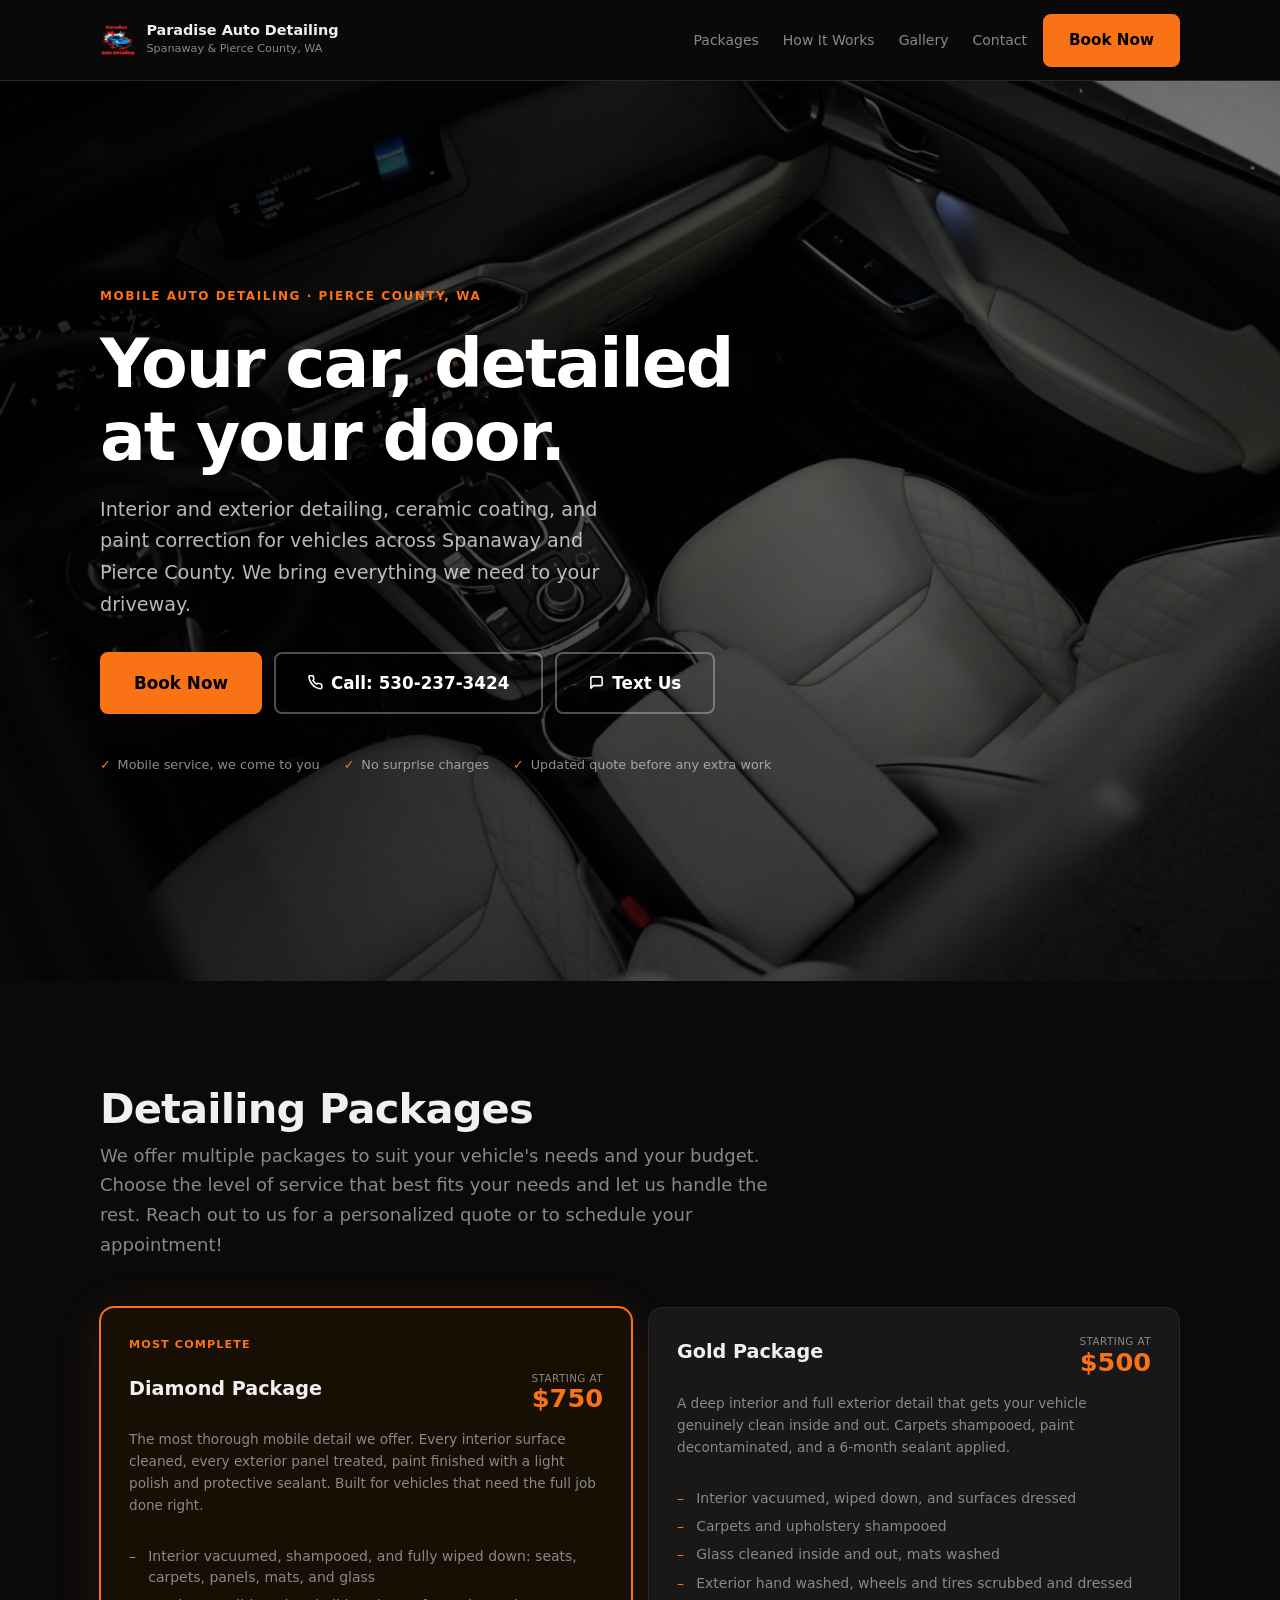
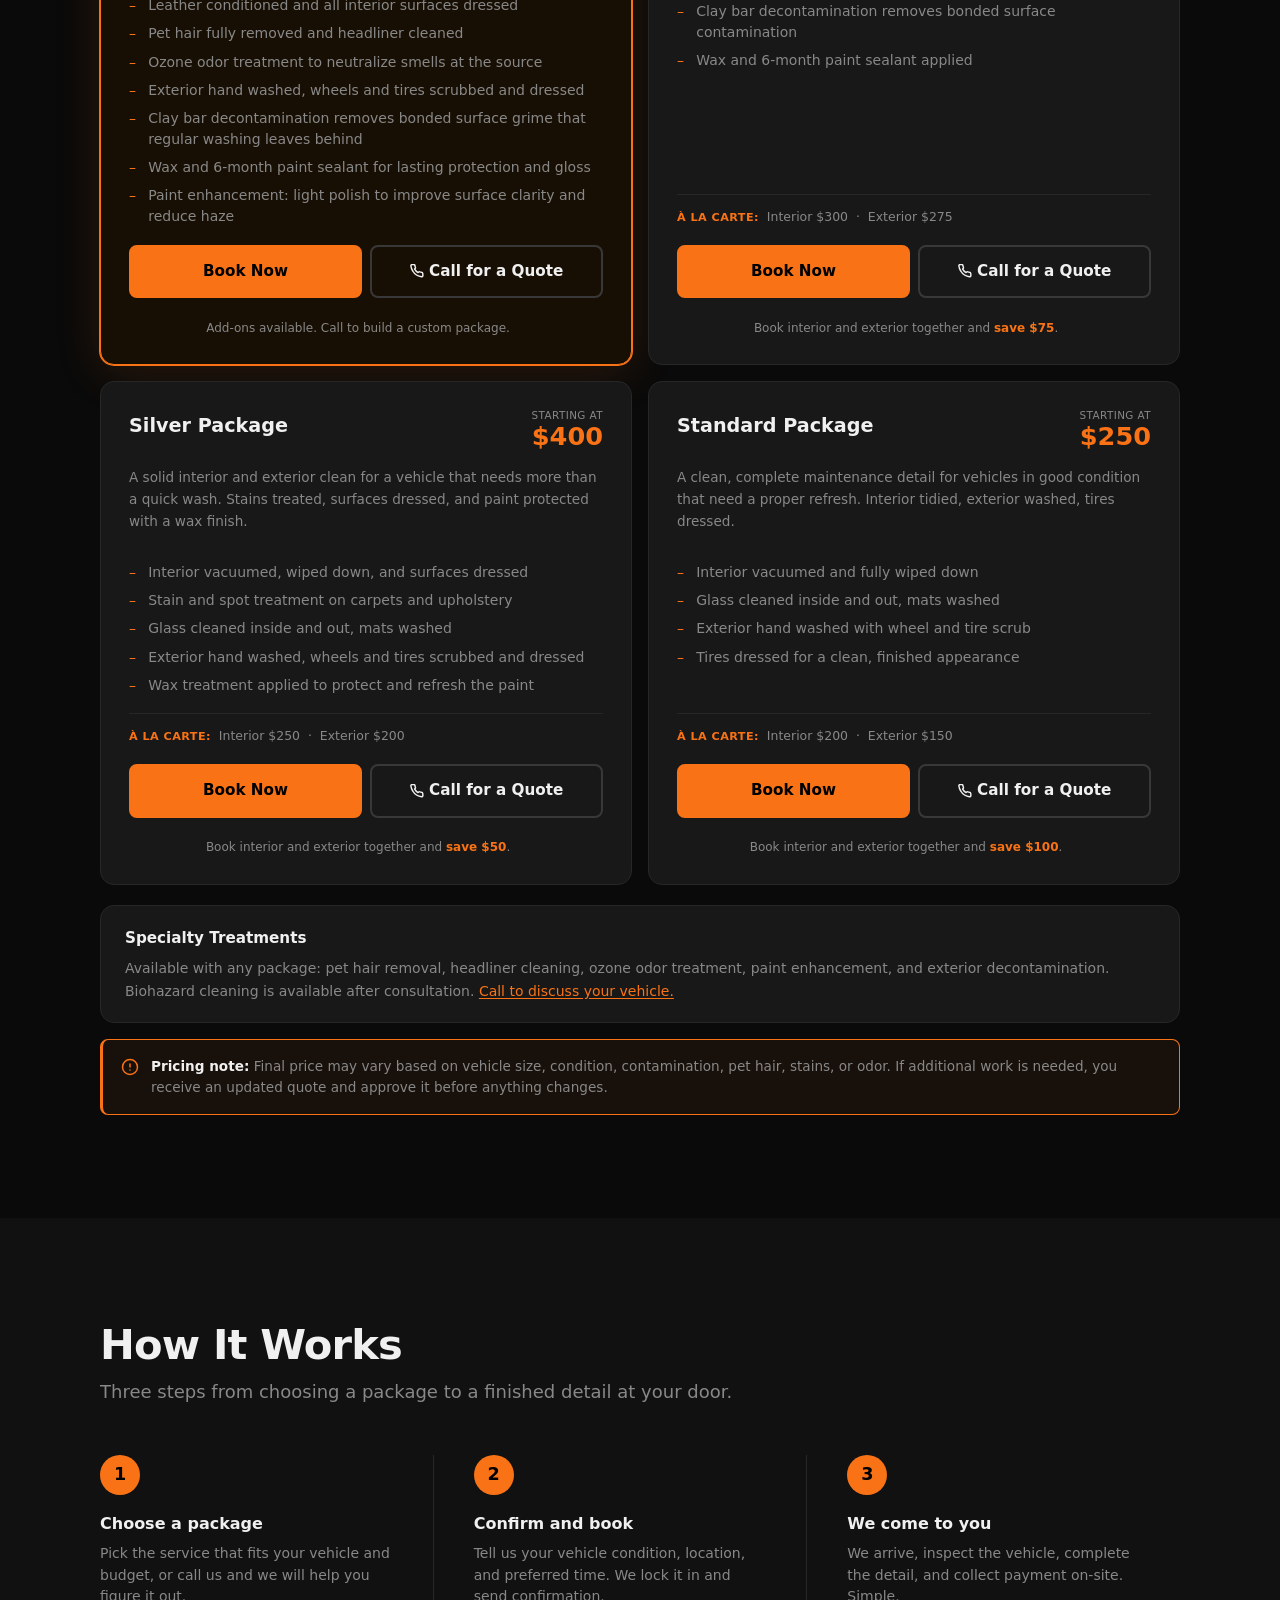
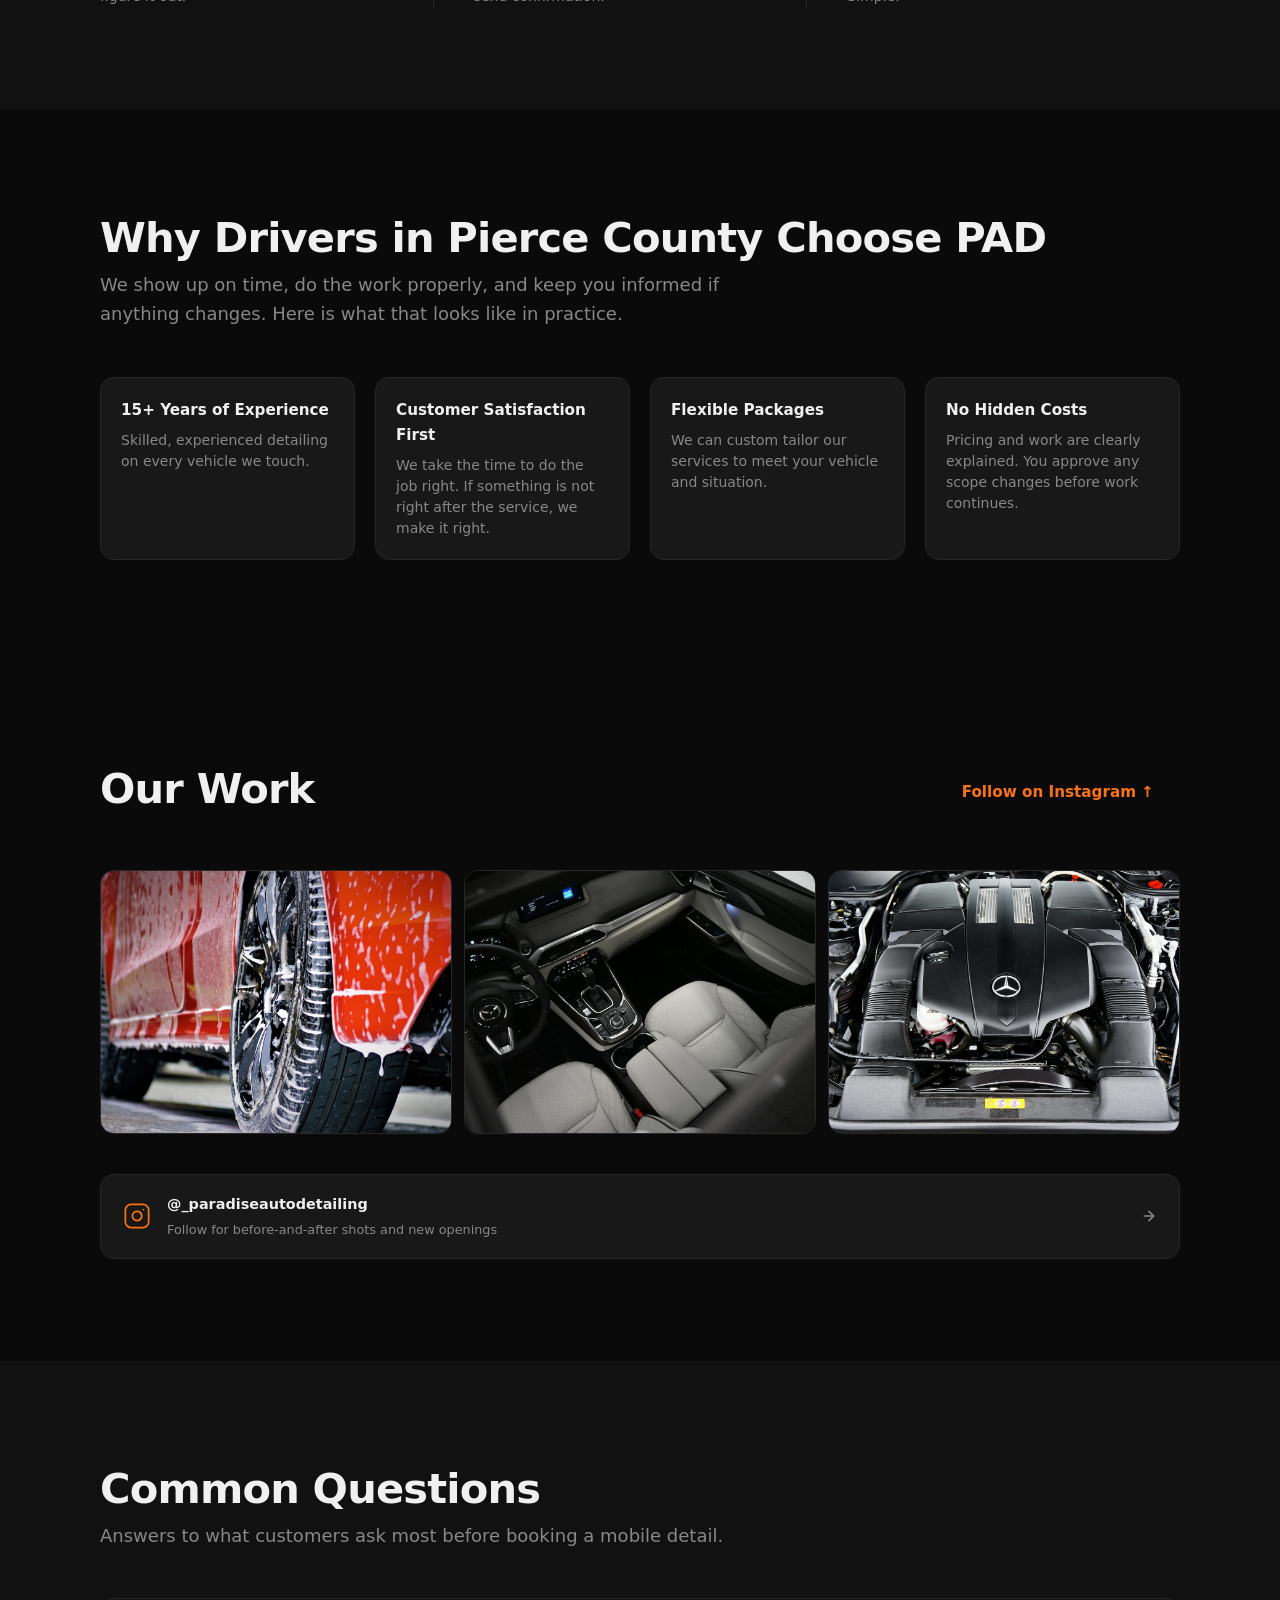
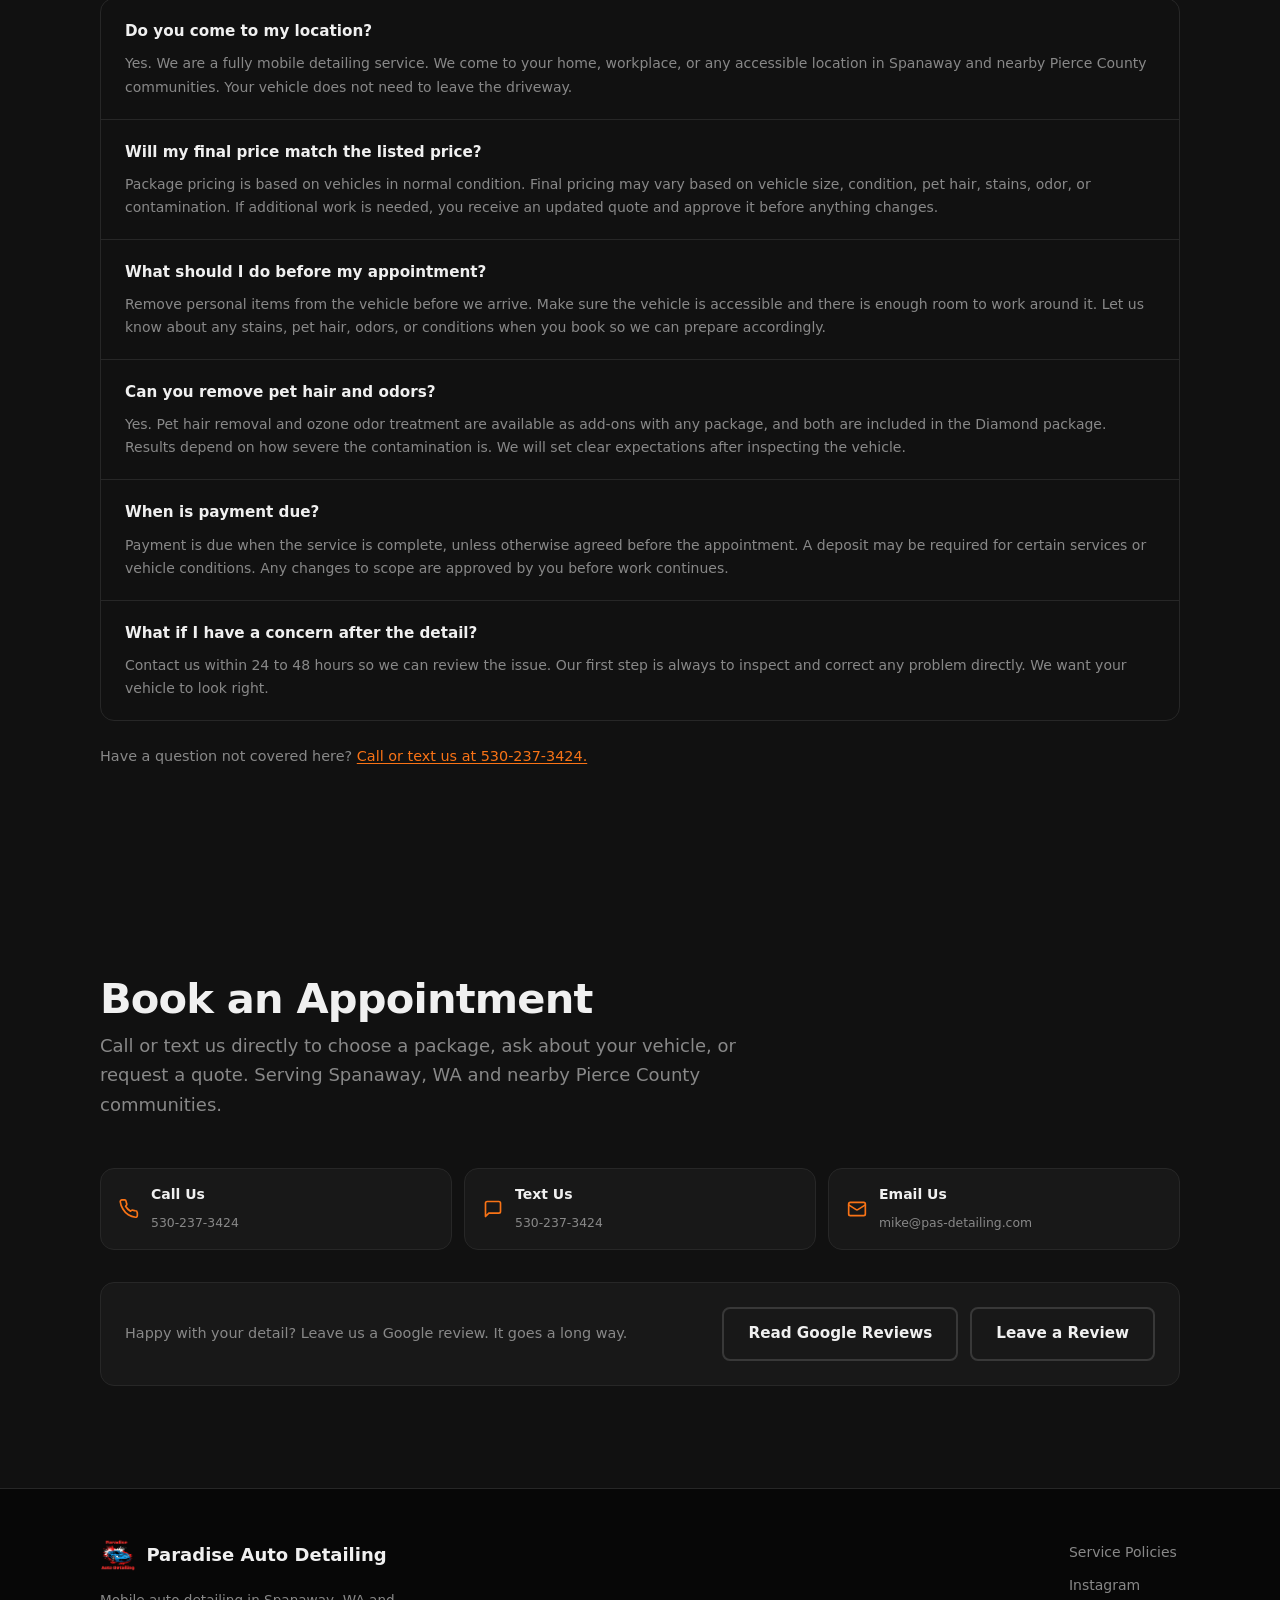
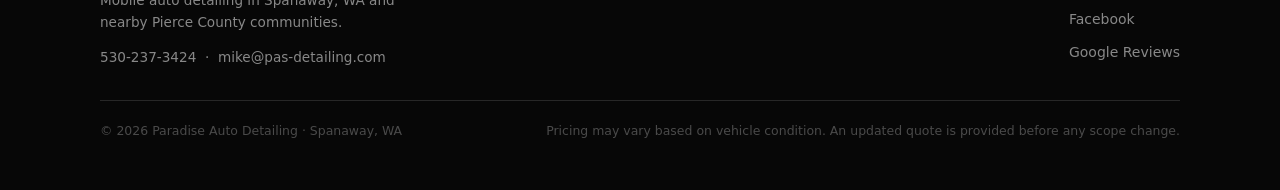
==== index.html @ f1c6fc3c "Initial Commit" ====
<!DOCTYPE html>
<html lang="en">
<head>
  <meta charset="UTF-8">
  <meta name="viewport" content="width=device-width, initial-scale=1.0">
  <meta name="referrer" content="strict-origin-when-cross-origin">
  <title>Paradise Auto Detailing | Auto Detail &amp; Ceramic Coating | Pierce County, WA</title>
  <meta name="description" content="Professional mobile auto detailing in Spanaway, WA and Pierce County. Interior detail, exterior detail, ceramic coating, and paint correction. We come to you. Call 530-237-3424.">
  <meta name="theme-color" content="#0a0a0a">
  <meta property="og:title" content="Paradise Auto Detailing | Auto Detail &amp; Ceramic Coating | Pierce County, WA">
  <meta property="og:description" content="Mobile auto detailing, interior detail, exterior detail, ceramic coating, and paint correction in Spanaway and Pierce County, WA.">
  <meta property="og:type" content="website">
  <meta property="og:url" content="https://pas-detailing.com/">
  <meta property="og:image" content="https://pas-detailing.com/assets/img/live/hero-source.jpg">
  <meta name="twitter:card" content="summary_large_image">
  <link rel="canonical" href="https://pas-detailing.com/">
  <link rel="icon" href="assets/icons/favicon.png" type="image/png">
  <link rel="preload" href="assets/css/styles.css" as="style">
  <link rel="preload" href="assets/img/live/hero-source.jpg" as="image">
  <link rel="stylesheet" href="assets/css/styles.css">
  <script type="application/ld+json">
  {
    "@context": "https://schema.org",
    "@graph": [
      {
        "@type": "AutomotiveBusiness",
        "@id": "https://pas-detailing.com/#business",
        "name": "Paradise Auto Detailing",
        "url": "https://pas-detailing.com/",
        "telephone": "+1-530-237-3424",
        "email": "mike@pas-detailing.com",
        "image": "https://pas-detailing.com/assets/img/live/hero-source.jpg",
        "description": "We specialize in interior and exterior auto detailing, ceramic coating, and paint correction. Professional mobile auto detailing in Spanaway, WA and nearby Pierce County communities.",
        "priceRange": "$150-$750",
        "currenciesAccepted": "USD",
        "address": {
          "@type": "PostalAddress",
          "addressLocality": "Spanaway",
          "addressRegion": "WA",
          "addressCountry": "US"
        },
        "geo": {
          "@type": "GeoCoordinates",
          "latitude": 47.1037,
          "longitude": -122.4315
        },
        "areaServed": [
          { "@type": "City", "name": "Spanaway, WA" },
          { "@type": "AdministrativeArea", "name": "Pierce County, WA" }
        ],
        "sameAs": [
          "https://www.instagram.com/_paradiseautodetailing/",
          "https://www.facebook.com/profile.php?id=61573861383894"
        ],
        "hasOfferCatalog": {
          "@type": "OfferCatalog",
          "name": "Auto Detailing Services",
          "itemListElement": [
            {
              "@type": "Offer",
              "itemOffered": {
                "@type": "Service",
                "name": "Diamond Package",
                "description": "Full interior deep clean, exterior hand wash, clay bar, decontamination, wax and 6-month sealant, pet hair removal, headliner cleaning, ozone odor treatment, and paint enhancement."
              },
              "price": "750",
              "priceCurrency": "USD"
            },
            {
              "@type": "Offer",
              "itemOffered": {
                "@type": "Service",
                "name": "Gold Package",
                "description": "Interior and exterior full detail including carpet shampoo, leather care, clay bar, decontamination, wax, and 6-month paint sealant."
              },
              "price": "500",
              "priceCurrency": "USD"
            },
            {
              "@type": "Offer",
              "itemOffered": {
                "@type": "Service",
                "name": "Silver Package",
                "description": "Interior and exterior detail including vacuum, wipe-down, stain reduction, hand wash, wheels and tires, and wax."
              },
              "price": "400",
              "priceCurrency": "USD"
            },
            {
              "@type": "Offer",
              "itemOffered": {
                "@type": "Service",
                "name": "Standard Package",
                "description": "Lighter-condition vehicle detail with interior vacuum, wipe-down, exterior hand wash, wheels and tires, and tire dressing."
              },
              "price": "250",
              "priceCurrency": "USD"
            }
          ]
        }
      },
      {
        "@type": "FAQPage",
        "mainEntity": [
          {
            "@type": "Question",
            "name": "Do you come to my location?",
            "acceptedAnswer": {
              "@type": "Answer",
              "text": "Yes. Paradise Auto Detailing is a fully mobile service. We come to your home, workplace, or any accessible location in Spanaway and nearby Pierce County communities."
            }
          },
          {
            "@type": "Question",
            "name": "Will my final price match the listed price?",
            "acceptedAnswer": {
              "@type": "Answer",
              "text": "Package pricing is based on vehicles in normal condition. Final pricing may vary based on vehicle size, condition, pet hair, stains, odor, or contamination. If additional work is needed, you will receive an updated quote before anything changes."
            }
          },
          {
            "@type": "Question",
            "name": "What should I do to prepare before my appointment?",
            "acceptedAnswer": {
              "@type": "Answer",
              "text": "Remove personal items from the vehicle before we arrive. Make sure the vehicle is accessible and there is enough room to work. Let us know about any stains, pet hair, odors, or conditions when you book."
            }
          },
          {
            "@type": "Question",
            "name": "Can you remove pet hair and odors?",
            "acceptedAnswer": {
              "@type": "Answer",
              "text": "Yes. Pet hair removal and ozone odor treatment are available as add-ons with any package, and are both included in the Diamond package. Results depend on severity. We will let you know what to expect after inspecting the vehicle."
            }
          },
          {
            "@type": "Question",
            "name": "When is payment due?",
            "acceptedAnswer": {
              "@type": "Answer",
              "text": "Payment is due when the service is complete, unless otherwise agreed before the appointment. A deposit may be required for certain services or vehicle conditions. Any scope changes are approved by you before work continues."
            }
          },
          {
            "@type": "Question",
            "name": "What if I have a concern after the detail?",
            "acceptedAnswer": {
              "@type": "Answer",
              "text": "Contact us within 24 to 48 hours so we can review the issue. Our first step is to inspect the vehicle and correct any problem directly."
            }
          }
        ]
      }
    ]
  }
  </script>
</head>
<body>

<a class="skip" href="#main">Skip to main content</a>

<header class="header" id="top">
  <div class="wrap header__inner">
    <a class="logo" href="#top" aria-label="Paradise Auto Detailing, back to top">
      <img src="assets/img/live/logo-source.png" alt="" width="40" height="40" aria-hidden="true">
      <div class="logo__text">
        <strong>Paradise Auto Detailing</strong>
        <span>Spanaway &amp; Pierce County, WA</span>
      </div>
    </a>
    <nav class="nav" aria-label="Page sections">
      <a href="#packages">Packages</a>
      <a href="#process">How It Works</a>
      <a href="#gallery">Gallery</a>
      <a href="#contact">Contact</a>
    </nav>
    <a class="btn btn--orange header__cta" href="YOUR_SQUARE_BOOKING_URL" target="_blank" rel="noopener noreferrer">Book Now</a>
    <button class="hamburger" type="button" aria-label="Open menu" aria-expanded="false" aria-controls="mobile-menu">
      <span></span><span></span><span></span>
    </button>
  </div>
  <div class="mobile-menu" id="mobile-menu" hidden>
    <a href="#packages">Packages &amp; Pricing</a>
    <a href="#process">How It Works</a>
    <a href="#gallery">Gallery</a>
    <a href="#contact">Book an Appointment</a>
  </div>
</header>

<main id="main">

<section class="hero" id="home">
  <div class="hero__bg">
    <img src="assets/img/live/hero-source.jpg" alt="A clean vehicle interior showing professional auto detailing results." fetchpriority="high" width="1280" height="851">
  </div>
  <div class="hero__overlay" aria-hidden="true"></div>
  <div class="wrap hero__content">
    <p class="eyebrow">Mobile Auto Detailing &middot; Pierce County, WA</p>
    <h1>Your car, detailed<br>at your door.</h1>
    <p class="hero__sub">Interior and exterior detailing, ceramic coating, and paint correction for vehicles across Spanaway and Pierce County. We bring everything we need to your driveway.</p>
    <div class="btn-row">
      <a class="btn btn--orange btn--lg" href="YOUR_SQUARE_BOOKING_URL" target="_blank" rel="noopener noreferrer">Book Now</a>
      <a class="btn btn--outline btn--lg" href="tel:+15302373424">
        <svg class="btn__icon" width="15" height="15" viewBox="0 0 24 24" fill="none" stroke="currentColor" stroke-width="2.5" stroke-linecap="round" stroke-linejoin="round" aria-hidden="true"><path d="M22 16.92v3a2 2 0 0 1-2.18 2 19.79 19.79 0 0 1-8.63-3.07A19.5 19.5 0 0 1 4.69 12 19.79 19.79 0 0 1 1.56 3.36 2 2 0 0 1 3.53 1h3a2 2 0 0 1 2 1.72c.127.96.361 1.903.7 2.81a2 2 0 0 1-.45 2.11L7.91 8.7a16 16 0 0 0 6 6l.86-.86a2 2 0 0 1 2.11-.45c.907.339 1.85.573 2.81.7A2 2 0 0 1 21.73 16z"/></svg>
        Call: 530-237-3424
      </a>
      <a class="btn btn--outline btn--lg" href="sms:+15302373424?body=Hi%20Paradise%20Auto%20Detailing%2C%20I%27d%20like%20a%20quote%20for%20my%20vehicle.">
        <svg class="btn__icon" width="15" height="15" viewBox="0 0 24 24" fill="none" stroke="currentColor" stroke-width="2.5" stroke-linecap="round" stroke-linejoin="round" aria-hidden="true"><path d="M21 15a2 2 0 0 1-2 2H7l-4 4V5a2 2 0 0 1 2-2h14a2 2 0 0 1 2 2z"/></svg>
        Text Us
      </a>
    </div>
    <ul class="hero__trust">
      <li>Mobile service, we come to you</li>
      <li>No surprise charges</li>
      <li>Updated quote before any extra work</li>
    </ul>
  </div>
</section>

<section class="section" id="packages">
  <div class="wrap">
    <header class="section__head">
      <h2>Detailing Packages</h2>
      <p>We offer multiple packages to suit your vehicle's needs and your budget. Choose the level of service that best fits your needs and let us handle the rest. Reach out to us for a personalized quote or to schedule your appointment!</p>
    </header>
    <div class="packages">

      <article class="package package--featured">
        <p class="package__badge">Most Complete</p>
        <div class="package__top">
          <h3>Diamond Package</h3>
          <span class="package__price"><span class="package__price-label">Starting at</span>$750</span>
        </div>
        <p class="package__desc">The most thorough mobile detail we offer. Every interior surface cleaned, every exterior panel treated, paint finished with a light polish and protective sealant. Built for vehicles that need the full job done right.</p>
        <ul>
          <li>Interior vacuumed, shampooed, and fully wiped down: seats, carpets, panels, mats, and glass</li>
          <li>Leather conditioned and all interior surfaces dressed</li>
          <li>Pet hair fully removed and headliner cleaned</li>
          <li>Ozone odor treatment to neutralize smells at the source</li>
          <li>Exterior hand washed, wheels and tires scrubbed and dressed</li>
          <li>Clay bar decontamination removes bonded surface grime that regular washing leaves behind</li>
          <li>Wax and 6-month paint sealant for lasting protection and gloss</li>
          <li>Paint enhancement: light polish to improve surface clarity and reduce haze</li>
        </ul>
        <div class="package__cta-row">
          <a class="btn btn--orange" href="YOUR_SQUARE_BOOKING_URL" target="_blank" rel="noopener noreferrer">Book Now</a>
          <a class="btn btn--outline" href="tel:+15302373424"><svg class="btn__icon" width="14" height="14" viewBox="0 0 24 24" fill="none" stroke="currentColor" stroke-width="2.5" stroke-linecap="round" stroke-linejoin="round" aria-hidden="true"><path d="M22 16.92v3a2 2 0 0 1-2.18 2 19.79 19.79 0 0 1-8.63-3.07A19.5 19.5 0 0 1 4.69 12 19.79 19.79 0 0 1 1.56 3.36 2 2 0 0 1 3.53 1h3a2 2 0 0 1 2 1.72c.127.96.361 1.903.7 2.81a2 2 0 0 1-.45 2.11L7.91 8.7a16 16 0 0 0 6 6l.86-.86a2 2 0 0 1 2.11-.45c.907.339 1.85.573 2.81.7A2 2 0 0 1 21.73 16z"/></svg> Call for a Quote</a>
        </div>
        <p class="package__caption">Add-ons available. Call to build a custom package.</p>
      </article>

      <article class="package">
        <div class="package__top">
          <h3>Gold Package</h3>
          <span class="package__price"><span class="package__price-label">Starting at</span>$500</span>
        </div>
        <p class="package__desc">A deep interior and full exterior detail that gets your vehicle genuinely clean inside and out. Carpets shampooed, paint decontaminated, and a 6-month sealant applied.</p>
        <ul>
          <li>Interior vacuumed, wiped down, and surfaces dressed</li>
          <li>Carpets and upholstery shampooed</li>
          <li>Glass cleaned inside and out, mats washed</li>
          <li>Exterior hand washed, wheels and tires scrubbed and dressed</li>
          <li>Clay bar decontamination removes bonded surface contamination</li>
          <li>Wax and 6-month paint sealant applied</li>
        </ul>
        <p class="package__split"><span class="package__split-label">À la carte:</span> Interior $300 &nbsp;&middot;&nbsp; Exterior $275</p>
        <div class="package__cta-row">
          <a class="btn btn--orange" href="YOUR_SQUARE_BOOKING_URL" target="_blank" rel="noopener noreferrer">Book Now</a>
          <a class="btn btn--outline" href="tel:+15302373424"><svg class="btn__icon" width="14" height="14" viewBox="0 0 24 24" fill="none" stroke="currentColor" stroke-width="2.5" stroke-linecap="round" stroke-linejoin="round" aria-hidden="true"><path d="M22 16.92v3a2 2 0 0 1-2.18 2 19.79 19.79 0 0 1-8.63-3.07A19.5 19.5 0 0 1 4.69 12 19.79 19.79 0 0 1 1.56 3.36 2 2 0 0 1 3.53 1h3a2 2 0 0 1 2 1.72c.127.96.361 1.903.7 2.81a2 2 0 0 1-.45 2.11L7.91 8.7a16 16 0 0 0 6 6l.86-.86a2 2 0 0 1 2.11-.45c.907.339 1.85.573 2.81.7A2 2 0 0 1 21.73 16z"/></svg> Call for a Quote</a>
        </div>
        <p class="package__caption">Book interior and exterior together and <span class="package__caption-savings">save $75</span>.</p>
      </article>

      <article class="package">
        <div class="package__top">
          <h3>Silver Package</h3>
          <span class="package__price"><span class="package__price-label">Starting at</span>$400</span>
        </div>
        <p class="package__desc">A solid interior and exterior clean for a vehicle that needs more than a quick wash. Stains treated, surfaces dressed, and paint protected with a wax finish.</p>
        <ul>
          <li>Interior vacuumed, wiped down, and surfaces dressed</li>
          <li>Stain and spot treatment on carpets and upholstery</li>
          <li>Glass cleaned inside and out, mats washed</li>
          <li>Exterior hand washed, wheels and tires scrubbed and dressed</li>
          <li>Wax treatment applied to protect and refresh the paint</li>
        </ul>
        <p class="package__split"><span class="package__split-label">À la carte:</span> Interior $250 &nbsp;&middot;&nbsp; Exterior $200</p>
        <div class="package__cta-row">
          <a class="btn btn--orange" href="YOUR_SQUARE_BOOKING_URL" target="_blank" rel="noopener noreferrer">Book Now</a>
          <a class="btn btn--outline" href="tel:+15302373424"><svg class="btn__icon" width="14" height="14" viewBox="0 0 24 24" fill="none" stroke="currentColor" stroke-width="2.5" stroke-linecap="round" stroke-linejoin="round" aria-hidden="true"><path d="M22 16.92v3a2 2 0 0 1-2.18 2 19.79 19.79 0 0 1-8.63-3.07A19.5 19.5 0 0 1 4.69 12 19.79 19.79 0 0 1 1.56 3.36 2 2 0 0 1 3.53 1h3a2 2 0 0 1 2 1.72c.127.96.361 1.903.7 2.81a2 2 0 0 1-.45 2.11L7.91 8.7a16 16 0 0 0 6 6l.86-.86a2 2 0 0 1 2.11-.45c.907.339 1.85.573 2.81.7A2 2 0 0 1 21.73 16z"/></svg> Call for a Quote</a>
        </div>
        <p class="package__caption">Book interior and exterior together and <span class="package__caption-savings">save $50</span>.</p>
      </article>

      <article class="package">
        <div class="package__top">
          <h3>Standard Package</h3>
          <span class="package__price"><span class="package__price-label">Starting at</span>$250</span>
        </div>
        <p class="package__desc">A clean, complete maintenance detail for vehicles in good condition that need a proper refresh. Interior tidied, exterior washed, tires dressed.</p>
        <ul>
          <li>Interior vacuumed and fully wiped down</li>
          <li>Glass cleaned inside and out, mats washed</li>
          <li>Exterior hand washed with wheel and tire scrub</li>
          <li>Tires dressed for a clean, finished appearance</li>
        </ul>
        <p class="package__split"><span class="package__split-label">À la carte:</span> Interior $200 &nbsp;&middot;&nbsp; Exterior $150</p>
        <div class="package__cta-row">
          <a class="btn btn--orange" href="YOUR_SQUARE_BOOKING_URL" target="_blank" rel="noopener noreferrer">Book Now</a>
          <a class="btn btn--outline" href="tel:+15302373424"><svg class="btn__icon" width="14" height="14" viewBox="0 0 24 24" fill="none" stroke="currentColor" stroke-width="2.5" stroke-linecap="round" stroke-linejoin="round" aria-hidden="true"><path d="M22 16.92v3a2 2 0 0 1-2.18 2 19.79 19.79 0 0 1-8.63-3.07A19.5 19.5 0 0 1 4.69 12 19.79 19.79 0 0 1 1.56 3.36 2 2 0 0 1 3.53 1h3a2 2 0 0 1 2 1.72c.127.96.361 1.903.7 2.81a2 2 0 0 1-.45 2.11L7.91 8.7a16 16 0 0 0 6 6l.86-.86a2 2 0 0 1 2.11-.45c.907.339 1.85.573 2.81.7A2 2 0 0 1 21.73 16z"/></svg> Call for a Quote</a>
        </div>
        <p class="package__caption">Book interior and exterior together and <span class="package__caption-savings">save $100</span>.</p>
      </article>

    </div>

    <div class="extras">
      <h3>Specialty Treatments</h3>
      <p>Available with any package: pet hair removal, headliner cleaning, ozone odor treatment, paint enhancement, and exterior decontamination. Biohazard cleaning is available after consultation. <a href="tel:+15302373424">Call to discuss your vehicle.</a></p>
    </div>

    <div class="pricing-note">
      <svg class="pricing-note__icon" width="18" height="18" viewBox="0 0 24 24" fill="none" stroke="currentColor" stroke-width="2" stroke-linecap="round" stroke-linejoin="round" aria-hidden="true"><circle cx="12" cy="12" r="10"/><line x1="12" y1="8" x2="12" y2="12"/><line x1="12" y1="16" x2="12.01" y2="16"/></svg>
      <p><strong>Pricing note:</strong> Final price may vary based on vehicle size, condition, contamination, pet hair, stains, or odor. If additional work is needed, you receive an updated quote and approve it before anything changes.</p>
    </div>
  </div>
</section>

<section class="section section--raised" id="process">
  <div class="wrap">
    <header class="section__head">
      <h2>How It Works</h2>
      <p>Three steps from choosing a package to a finished detail at your door.</p>
    </header>
    <ol class="steps">
      <li class="step">
        <span class="step__num" aria-hidden="true">1</span>
        <div>
          <strong>Choose a package</strong>
          <p>Pick the service that fits your vehicle and budget, or call us and we will help you figure it out.</p>
        </div>
      </li>
      <li class="step">
        <span class="step__num" aria-hidden="true">2</span>
        <div>
          <strong>Confirm and book</strong>
          <p>Tell us your vehicle condition, location, and preferred time. We lock it in and send confirmation.</p>
        </div>
      </li>
      <li class="step">
        <span class="step__num" aria-hidden="true">3</span>
        <div>
          <strong>We come to you</strong>
          <p>We arrive, inspect the vehicle, complete the detail, and collect payment on-site. Simple.</p>
        </div>
      </li>
    </ol>
  </div>
</section>

<section class="section" id="why-pad">
  <div class="wrap">
    <header class="section__head">
      <h2>Why Drivers in Pierce County Choose PAD</h2>
      <p>We show up on time, do the work properly, and keep you informed if anything changes. Here is what that looks like in practice.</p>
    </header>
    <div class="trust-grid">
      <div class="trust-item">
        <strong>15+ Years of Experience</strong>
        <p>Skilled, experienced detailing on every vehicle we touch.</p>
      </div>
      <div class="trust-item">
        <strong>Customer Satisfaction First</strong>
        <p>We take the time to do the job right. If something is not right after the service, we make it right.</p>
      </div>
      <div class="trust-item">
        <strong>Flexible Packages</strong>
        <p>We can custom tailor our services to meet your vehicle and situation.</p>
      </div>
      <div class="trust-item">
        <strong>No Hidden Costs</strong>
        <p>Pricing and work are clearly explained. You approve any scope changes before work continues.</p>
      </div>
    </div>
  </div>
</section>

<section class="section" id="gallery">
  <div class="wrap">
    <header class="section__head section__head--row">
      <h2>Our Work</h2>
      <a class="btn btn--ghost" href="https://www.instagram.com/_paradiseautodetailing/" target="_blank" rel="noopener noreferrer">Follow on Instagram &uarr;</a>
    </header>
    <div class="gallery">
      <figure class="gallery__item gallery__item--featured">
        <img src="assets/img/live/exterior-source.jpg" alt="Polished wheel and tire close-up after a professional exterior hand wash and tire dressing." loading="lazy" width="1280" height="851">
      </figure>
      <figure class="gallery__item">
        <img src="assets/img/live/hero-source.jpg" alt="Clean vehicle interior after a professional interior detail, spotless seats and dashboard." loading="lazy" width="1280" height="851">
      </figure>
      <figure class="gallery__item">
        <img src="assets/img/live/addon-source.jpg" alt="Engine bay after a professional engine detail, degreased and dressed." loading="lazy" width="1280" height="851">
      </figure>
    </div>
    <div class="gallery__instagram">
      <a class="instagram-follow-card" href="https://www.instagram.com/_paradiseautodetailing/" target="_blank" rel="noopener noreferrer" aria-label="Follow Paradise Auto Detailing on Instagram">
        <svg class="instagram-follow-card__icon" width="28" height="28" viewBox="0 0 24 24" fill="none" stroke="currentColor" stroke-width="1.5" stroke-linecap="round" stroke-linejoin="round" aria-hidden="true"><rect x="2" y="2" width="20" height="20" rx="5" ry="5"/><path d="M16 11.37A4 4 0 1 1 12.63 8 4 4 0 0 1 16 11.37z"/><line x1="17.5" y1="6.5" x2="17.51" y2="6.5"/></svg>
        <div>
          <strong>@_paradiseautodetailing</strong>
          <span>Follow for before-and-after shots and new openings</span>
        </div>
        <svg class="instagram-follow-card__arrow" width="16" height="16" viewBox="0 0 24 24" fill="none" stroke="currentColor" stroke-width="2.5" stroke-linecap="round" stroke-linejoin="round" aria-hidden="true"><path d="M5 12h14M12 5l7 7-7 7"/></svg>
      </a>
    </div>
  </div>
</section>

<section class="section section--raised" id="faq">
  <div class="wrap">
    <header class="section__head">
      <h2>Common Questions</h2>
      <p>Answers to what customers ask most before booking a mobile detail.</p>
    </header>
    <dl class="faq-list">
      <div class="faq-item">
        <dt>Do you come to my location?</dt>
        <dd>Yes. We are a fully mobile detailing service. We come to your home, workplace, or any accessible location in Spanaway and nearby Pierce County communities. Your vehicle does not need to leave the driveway.</dd>
      </div>
      <div class="faq-item">
        <dt>Will my final price match the listed price?</dt>
        <dd>Package pricing is based on vehicles in normal condition. Final pricing may vary based on vehicle size, condition, pet hair, stains, odor, or contamination. If additional work is needed, you receive an updated quote and approve it before anything changes.</dd>
      </div>
      <div class="faq-item">
        <dt>What should I do before my appointment?</dt>
        <dd>Remove personal items from the vehicle before we arrive. Make sure the vehicle is accessible and there is enough room to work around it. Let us know about any stains, pet hair, odors, or conditions when you book so we can prepare accordingly.</dd>
      </div>
      <div class="faq-item">
        <dt>Can you remove pet hair and odors?</dt>
        <dd>Yes. Pet hair removal and ozone odor treatment are available as add-ons with any package, and both are included in the Diamond package. Results depend on how severe the contamination is. We will set clear expectations after inspecting the vehicle.</dd>
      </div>
      <div class="faq-item">
        <dt>When is payment due?</dt>
        <dd>Payment is due when the service is complete, unless otherwise agreed before the appointment. A deposit may be required for certain services or vehicle conditions. Any changes to scope are approved by you before work continues.</dd>
      </div>
      <div class="faq-item">
        <dt>What if I have a concern after the detail?</dt>
        <dd>Contact us within 24 to 48 hours so we can review the issue. Our first step is always to inspect and correct any problem directly. We want your vehicle to look right.</dd>
      </div>
    </dl>
    <p class="faq-cta">Have a question not covered here? <a href="tel:+15302373424">Call or text us at 530-237-3424.</a></p>
  </div>
</section>

<section class="section section--raised" id="contact">
  <div class="wrap">
    <header class="section__head">
      <h2>Book an Appointment</h2>
      <p>Call or text us directly to choose a package, ask about your vehicle, or request a quote. Serving Spanaway, WA and nearby Pierce County communities.</p>
    </header>
    <div class="contact-actions">
      <a class="contact-card" href="tel:+15302373424">
        <svg class="contact-card__icon" width="20" height="20" viewBox="0 0 24 24" fill="none" stroke="currentColor" stroke-width="2" stroke-linecap="round" stroke-linejoin="round" aria-hidden="true"><path d="M22 16.92v3a2 2 0 0 1-2.18 2 19.79 19.79 0 0 1-8.63-3.07A19.5 19.5 0 0 1 4.69 12 19.79 19.79 0 0 1 1.56 3.36 2 2 0 0 1 3.53 1h3a2 2 0 0 1 2 1.72c.127.96.361 1.903.7 2.81a2 2 0 0 1-.45 2.11L7.91 8.7a16 16 0 0 0 6 6l.86-.86a2 2 0 0 1 2.11-.45c.907.339 1.85.573 2.81.7A2 2 0 0 1 21.73 16z"/></svg>
        <div>
          <strong>Call Us</strong>
          <span>530-237-3424</span>
        </div>
      </a>
      <a class="contact-card" href="sms:+15302373424">
        <svg class="contact-card__icon" width="20" height="20" viewBox="0 0 24 24" fill="none" stroke="currentColor" stroke-width="2" stroke-linecap="round" stroke-linejoin="round" aria-hidden="true"><path d="M21 15a2 2 0 0 1-2 2H7l-4 4V5a2 2 0 0 1 2-2h14a2 2 0 0 1 2 2z"/></svg>
        <div>
          <strong>Text Us</strong>
          <span>530-237-3424</span>
        </div>
      </a>
      <a class="contact-card" href="mailto:mike@pas-detailing.com?subject=Detailing%20Quote%20Request">
        <svg class="contact-card__icon" width="20" height="20" viewBox="0 0 24 24" fill="none" stroke="currentColor" stroke-width="2" stroke-linecap="round" stroke-linejoin="round" aria-hidden="true"><rect x="2" y="4" width="20" height="16" rx="2"/><path d="m22 7-8.97 5.7a1.94 1.94 0 0 1-2.06 0L2 7"/></svg>
        <div>
          <strong>Email Us</strong>
          <span>mike@pas-detailing.com</span>
        </div>
      </a>
    </div>
    <div class="reviews">
      <p>Happy with your detail? Leave us a Google review. It goes a long way.</p>
      <div class="btn-row">
        <a class="btn btn--outline" href="https://www.google.com/search?q=Paradise+Auto+Detailing+Spanaway+WA" target="_blank" rel="noopener noreferrer">Read Google Reviews</a>
        <a class="btn btn--outline" href="https://www.google.com/search?q=Paradise+Auto+Detailing+Spanaway+WA" target="_blank" rel="noopener noreferrer">Leave a Review</a>
      </div>
    </div>
  </div>
</section>

</main>

<footer class="footer">
  <div class="wrap footer__grid">
    <div>
      <a class="logo footer__logo" href="#top">
        <img src="assets/img/live/logo-source.png" alt="" width="34" height="34" aria-hidden="true">
        <strong>Paradise Auto Detailing</strong>
      </a>
      <p>Mobile auto detailing in Spanaway, WA and nearby Pierce County communities.</p>
      <p><a href="tel:+15302373424">530-237-3424</a> &nbsp;&middot;&nbsp; <a href="mailto:mike@pas-detailing.com">mike@pas-detailing.com</a></p>
    </div>
    <nav class="footer__nav" aria-label="Footer links">
      <a href="policies.html">Service Policies</a>
      <a href="https://instagram.com/_paradiseautodetailing" target="_blank" rel="noopener noreferrer">Instagram</a>
      <a href="https://www.facebook.com/profile.php?id=61573861383894" target="_blank" rel="noopener noreferrer">Facebook</a>
      <a href="https://www.google.com/search?q=Paradise+Auto+Detailing+Spanaway+WA" target="_blank" rel="noopener noreferrer">Google Reviews</a>
    </nav>
  </div>
  <div class="wrap footer__meta">
    <p>&copy; 2026 Paradise Auto Detailing &middot; Spanaway, WA</p>
    <p>Pricing may vary based on vehicle condition. An updated quote is provided before any scope change.</p>
  </div>
</footer>

<div class="sticky-bar" aria-label="Quick actions">
  <a href="tel:+15302373424">
    <svg width="16" height="16" viewBox="0 0 24 24" fill="none" stroke="currentColor" stroke-width="2.5" stroke-linecap="round" stroke-linejoin="round" aria-hidden="true"><path d="M22 16.92v3a2 2 0 0 1-2.18 2 19.79 19.79 0 0 1-8.63-3.07A19.5 19.5 0 0 1 4.69 12 19.79 19.79 0 0 1 1.56 3.36 2 2 0 0 1 3.53 1h3a2 2 0 0 1 2 1.72c.127.96.361 1.903.7 2.81a2 2 0 0 1-.45 2.11L7.91 8.7a16 16 0 0 0 6 6l.86-.86a2 2 0 0 1 2.11-.45c.907.339 1.85.573 2.81.7A2 2 0 0 1 21.73 16z"/></svg>
    Call
  </a>
  <a href="sms:+15302373424?body=Hi%20Paradise%20Auto%20Detailing%2C%20I%27d%20like%20a%20quote%20for%20my%20vehicle.">
    <svg width="16" height="16" viewBox="0 0 24 24" fill="none" stroke="currentColor" stroke-width="2.5" stroke-linecap="round" stroke-linejoin="round" aria-hidden="true"><path d="M21 15a2 2 0 0 1-2 2H7l-4 4V5a2 2 0 0 1 2-2h14a2 2 0 0 1 2 2z"/></svg>
    Text
  </a>
  <a class="sticky-bar__primary" href="YOUR_SQUARE_BOOKING_URL" target="_blank" rel="noopener noreferrer">Book Now</a>
</div>

<script src="assets/js/main.js" defer></script>
</body>
</html>
---- assets/css/styles.css ----
﻿/* ============================================================
   Paradise Auto Detailing — styles.css
   Dark premium automotive theme. Mobile-first.
   ============================================================ */

/* --- Reset -------------------------------------------------- */
*, *::before, *::after { box-sizing: border-box; margin: 0; padding: 0; }
html { scroll-behavior: smooth; scroll-padding-top: 4.5rem; -webkit-text-size-adjust: 100%; }
body {
  background: #0a0a0a;
  color: #f0f0f0;
  font-family: -apple-system, BlinkMacSystemFont, Segoe UI, system-ui, sans-serif;
  font-size: clamp(1rem, 0.95rem + 0.25vw, 1.125rem);
  line-height: 1.65;
  -webkit-font-smoothing: antialiased;
  -moz-osx-font-smoothing: grayscale;
}
img, video { display: block; max-width: 100%; }
a { color: inherit; text-decoration: none; }
ul, ol { list-style: none; }
button { font: inherit; cursor: pointer; border: none; background: none; }

/* --- Tokens ------------------------------------------------- */
:root {
  --orange:        #f97316;
  --orange-dark:   #ea6c0a;
  --bg:            #0a0a0a;
  --raised:        #111111;
  --card:          #181818;
  --card-hover:    #1e1e1e;
  --border:        #272727;
  --border-bright: #383838;
  --text:          #f0f0f0;
  --text-muted:    #888;
  --text-dim:      #4a4a4a;
  --radius:        0.875rem;
  --radius-sm:     0.5rem;
  --shadow:        0 1px 4px rgba(0,0,0,0.6), 0 6px 20px rgba(0,0,0,0.3);
}

/* --- Accessibility ------------------------------------------ */
.skip {
  position: absolute;
  top: -100%;
  left: 1rem;
  background: var(--orange);
  color: #000;
  padding: 0.5rem 1rem;
  border-radius: 0 0 var(--radius-sm) var(--radius-sm);
  font-weight: 700;
  z-index: 9999;
}
.skip:focus { top: 0; }

:focus-visible {
  outline: 2px solid var(--orange);
  outline-offset: 3px;
  border-radius: 2px;
}

@media (prefers-reduced-motion: reduce) {
  *, *::before, *::after {
    animation-duration: 0.01ms !important;
    transition-duration: 0.01ms !important;
  }
  .reveal { opacity: 1; transform: none; transition: none; }
}

/* --- Layout ------------------------------------------------- */
.wrap { width: min(92%, 1080px); margin-inline: auto; }
.section { padding: clamp(4rem, 8vw, 6.5rem) 0; }
.section--raised { background: var(--raised); }

/* --- Typography --------------------------------------------- */
h1 {
  font-size: clamp(2.4rem, 5vw + 0.5rem, 4.25rem);
  line-height: 1.08;
  font-weight: 800;
  letter-spacing: -0.03em;
}
h2 {
  font-size: clamp(1.65rem, 3vw + 0.25rem, 2.6rem);
  line-height: 1.18;
  font-weight: 700;
  letter-spacing: -0.02em;
}
h3 { font-size: 1.1rem; font-weight: 700; }
p { max-width: 60ch; }

.eyebrow {
  font-size: 0.75rem;
  font-weight: 700;
  letter-spacing: 0.13em;
  text-transform: uppercase;
  color: var(--orange);
}

/* --- Buttons ------------------------------------------------ */
.btn {
  display: inline-flex;
  align-items: center;
  justify-content: center;
  gap: 0.5rem;
  padding: 0.75rem 1.5rem;
  border-radius: var(--radius-sm);
  font-size: 0.95rem;
  font-weight: 600;
  text-decoration: none;
  border: 2px solid transparent;
  transition: background 0.15s, color 0.15s, border-color 0.15s;
  min-height: 2.75rem;
  white-space: nowrap;
  cursor: pointer;
}
.btn--orange {
  background: var(--orange);
  color: #000;
  border-color: var(--orange);
}
.btn--orange:hover,
.btn--orange:focus-visible {
  background: var(--orange-dark);
  border-color: var(--orange-dark);
}
.btn--outline {
  background: transparent;
  border-color: var(--border-bright);
  color: var(--text);
}
.btn--outline:hover,
.btn--outline:focus-visible {
  border-color: var(--orange);
  color: var(--orange);
}
.btn--ghost {
  background: transparent;
  border-color: transparent;
  color: var(--orange);
}
.btn--ghost:hover,
.btn--ghost:focus-visible {
  background: rgba(249,115,22,0.1);
}
.btn--lg { padding: 0.95rem 2rem; font-size: 1.05rem; }

.btn-row { display: flex; flex-wrap: wrap; gap: 0.75rem; align-items: center; }

/* --- Header ------------------------------------------------- */
.header {
  position: sticky;
  top: 0;
  z-index: 200;
  background: rgba(10,10,10,0.93);
  backdrop-filter: blur(12px);
  -webkit-backdrop-filter: blur(12px);
  border-bottom: 1px solid var(--border);
}
.header__inner {
  display: flex;
  align-items: center;
  gap: 1rem;
  padding-block: 0.85rem;
  flex-wrap: nowrap;
}

/* Logo */
.logo {
  display: flex;
  align-items: center;
  gap: 0.65rem;
  text-decoration: none;
  flex-shrink: 0;
}
.logo img {
  height: 2.25rem;
  width: 2.25rem;
  border-radius: 6px;
  object-fit: contain;
}
.logo__text strong { display: block; font-size: 0.9rem; font-weight: 700; line-height: 1.2; }
.logo__text span { display: none; font-size: 0.7rem; color: var(--text-muted); }
@media (min-width: 560px) { .logo__text span { display: block; } }
.footer__logo .logo__text { display: flex; align-items: center; gap: 0; flex-direction: column; align-items: flex-start; }

/* Nav */
.nav {
  display: none;
  align-items: center;
  gap: 1.5rem;
  margin-left: auto;
}
@media (min-width: 768px) { .nav { display: flex; } }
.nav a {
  font-size: 0.875rem;
  color: var(--text-muted);
  transition: color 0.15s;
}
.nav a:hover { color: var(--text); }
.nav a.active { color: var(--text); font-weight: 600; }

.header__cta {
  margin-left: auto;
  flex-shrink: 0;
  white-space: nowrap;
}
@media (min-width: 768px) { .header__cta { margin-left: 0; } }

/* Hamburger */
.hamburger {
  display: flex;
  flex-direction: column;
  gap: 5px;
  padding: 0.4rem;
  margin-left: auto;
}
@media (min-width: 768px) { .hamburger { display: none; } }
.hamburger span {
  display: block;
  width: 22px;
  height: 2px;
  background: var(--text);
  border-radius: 2px;
  transition: transform 0.2s, opacity 0.2s;
}
.hamburger[aria-expanded=true] span:nth-child(1) { transform: translateY(7px) rotate(45deg); }
.hamburger[aria-expanded=true] span:nth-child(2) { opacity: 0; }
.hamburger[aria-expanded=true] span:nth-child(3) { transform: translateY(-7px) rotate(-45deg); }

/* Mobile menu */
.mobile-menu {
  border-top: 1px solid var(--border);
  background: var(--raised);
  padding: 1rem;
  display: flex;
  flex-direction: column;
  gap: 0.25rem;
}
.mobile-menu[hidden] { display: none; }
.mobile-menu a {
  display: block;
  padding: 0.75rem 0.5rem;
  font-size: 1rem;
  color: var(--text-muted);
  border-radius: var(--radius-sm);
  transition: color 0.15s, background 0.15s;
}
.mobile-menu a:hover { color: var(--text); background: var(--card); }

/* --- Scroll reveal ----------------------------------------- */
.reveal {
  opacity: 0;
  transform: translateY(20px);
  transition: opacity 0.55s ease, transform 0.55s ease;
}
.reveal.is-visible {
  opacity: 1;
  transform: none;
}

/* --- Hero --------------------------------------------------- */
.hero {
  position: relative;
  min-height: 100vh;
  min-height: 100dvh;
  display: grid;
  align-items: center;
}
.hero__bg {
  position: absolute;
  inset: 0;
  z-index: 0;
}
.hero__bg img {
  width: 100%;
  height: 100%;
  object-fit: cover;
  object-position: center 30%;
}
.hero__overlay {
  position: absolute;
  inset: 0;
  z-index: 1;
  background: linear-gradient(
    105deg,
    rgba(0,0,0,0.88) 0%,
    rgba(0,0,0,0.65) 55%,
    rgba(0,0,0,0.3) 100%
  );
}
.hero__content {
  position: relative;
  z-index: 2;
  padding-block: clamp(5rem, 12vh, 8rem);
}
.hero__content .eyebrow { margin-bottom: 1.25rem; }
.hero h1 {
  color: #fff;
  margin-bottom: 1.25rem;
  max-width: 14ch;
}
.hero__sub {
  color: rgba(255,255,255,0.72);
  font-size: clamp(1rem, 1.5vw + 0.25rem, 1.2rem);
  margin-bottom: 2rem;
  max-width: 44ch;
}
.hero .btn-row { margin-bottom: 2.5rem; }
.hero .btn--outline {
  border-color: rgba(255,255,255,0.3);
  color: #fff;
}
.hero .btn--outline:hover,
.hero .btn--outline:focus-visible {
  border-color: var(--orange);
  color: var(--orange);
  background: transparent;
}
.hero__trust {
  display: flex;
  flex-wrap: wrap;
  gap: 0.75rem 1.5rem;
  list-style: none;
}
.hero__trust li {
  font-size: 0.8rem;
  color: rgba(255,255,255,0.55);
  padding-left: 1.1rem;
  position: relative;
}
.hero__trust li::before {
  content: "✓";
  position: absolute;
  left: 0;
  color: var(--orange);
  font-weight: 700;
}

/* --- Section head ------------------------------------------- */
.section__head { margin-bottom: clamp(2rem, 4vw, 3rem); }
.section__head h2 { margin-bottom: 0.5rem; }
.section__head p { color: var(--text-muted); }
.section__head--row {
  display: flex;
  align-items: center;
  justify-content: space-between;
  flex-wrap: wrap;
  gap: 1rem;
}
.section__head--row p { display: none; }

/* --- Packages ---------------------------------------------- */
.packages {
  display: grid;
  grid-template-columns: 1fr;
  gap: 1rem;
  margin-bottom: 1.25rem;
}
@media (min-width: 600px) {
  .packages { grid-template-columns: repeat(2, 1fr); }
}

.package {
  display: flex;
  flex-direction: column;
  gap: 1.1rem;
  background: var(--card);
  border: 1px solid var(--border);
  border-radius: var(--radius);
  padding: clamp(1.25rem, 3vw, 1.75rem);
  transition: border-color 0.2s;
}
.package:hover { border-color: var(--border-bright); }

.package--featured {
  border-color: var(--orange);
  background: #180f04;
  box-shadow: 0 0 0 1px var(--orange), 0 8px 48px rgba(249,115,22,0.14);
}
.package--featured:hover { border-color: var(--orange-dark); box-shadow: 0 0 0 1px var(--orange-dark), 0 8px 48px rgba(234,108,10,0.18); }

.package__badge {
  font-size: 0.7rem;
  font-weight: 700;
  letter-spacing: 0.1em;
  text-transform: uppercase;
  color: var(--orange);
}

.package__top {
  display: flex;
  align-items: flex-start;
  justify-content: space-between;
  gap: 1rem;
}
.package__top h3 { font-size: 1.2rem; }
.package__price {
  display: flex;
  flex-direction: column;
  align-items: flex-end;
  font-size: 1.6rem;
  font-weight: 800;
  color: var(--orange);
  white-space: nowrap;
  line-height: 1;
}
.package__price-label {
  font-size: 0.65rem;
  font-weight: 500;
  letter-spacing: 0.04em;
  text-transform: uppercase;
  color: var(--text-muted);
  margin-bottom: 0.2rem;
}

.package__desc {
  font-size: 0.85rem;
  color: var(--text-muted);
  line-height: 1.6;
  margin-bottom: 0.75rem;
}

.package ul {
  flex: 1;
  display: flex;
  flex-direction: column;
  gap: 0.45rem;
}
.package ul li {
  font-size: 0.875rem;
  color: var(--text-muted);
  padding-left: 1.2rem;
  position: relative;
  line-height: 1.5;
}
.package ul li::before {
  content: "–";
  position: absolute;
  left: 0;
  color: var(--orange);
}

.package__split {
  font-size: 0.78rem;
  color: var(--text-muted);
  border-top: 1px solid var(--border);
  padding-top: 0.75rem;
}
.package__split-label {
  font-size: 0.7rem;
  font-weight: 600;
  letter-spacing: 0.04em;
  text-transform: uppercase;
  color: var(--orange);
  margin-right: 0.25rem;
}

.package .btn { width: 100%; margin-top: auto; }

.package__cta-row {
  display: flex;
  gap: 0.5rem;
  margin-top: auto;
}
.package__cta-row .btn {
  flex: 1;
  width: auto;
  margin-top: 0;
  display: flex;
  align-items: center;
  justify-content: center;
  gap: 0.35em;
  white-space: nowrap;
}
.btn__icon {
  flex-shrink: 0;
  margin-top: -1px;
}

.package__caption {
  font-size: 0.75rem;
  color: var(--text-muted);
  text-align: center;
  line-height: 1.4;
  padding-top: 0.25rem;
}
.package__caption-savings {
  color: var(--orange);
  font-weight: 600;
}

/* Extras / specialty */
.extras {
  background: var(--card);
  border: 1px solid var(--border);
  border-radius: var(--radius);
  padding: 1.25rem 1.5rem;
  margin-bottom: 1rem;
}
.extras h3 { font-size: 0.95rem; margin-bottom: 0.4rem; }
.extras p { font-size: 0.875rem; color: var(--text-muted); max-width: none; line-height: 1.6; }
.extras a { color: var(--orange); text-decoration: underline; text-underline-offset: 2px; }

/* Pricing note */
.pricing-note {
  display: flex;
  align-items: flex-start;
  gap: 0.75rem;
  font-size: 0.85rem;
  color: var(--text-muted);
  border: 1px solid var(--orange);
  border-left: 3px solid var(--orange);
  border-radius: var(--radius-sm);
  padding: 1rem 1.125rem;
  line-height: 1.55;
  max-width: none;
  background: rgba(249,115,22,0.06);
}
.pricing-note__icon {
  flex-shrink: 0;
  color: var(--orange);
  margin-top: 0.1em;
}
.pricing-note p { color: var(--text-muted); max-width: none; font-size: inherit; line-height: inherit; }
.pricing-note strong { color: var(--text); }

/* --- Why Choose (trust grid) -------------------------------- */
.trust-grid {
  display: grid;
  gap: 1.25rem;
  grid-template-columns: 1fr;
}
@media (min-width: 480px) {
  .trust-grid {
    grid-template-columns: repeat(2, 1fr);
  }
}
@media (min-width: 960px) {
  .trust-grid {
    grid-template-columns: repeat(4, 1fr);
  }
}
.trust-item {
  padding: 1.25rem;
  background: var(--card);
  border: 1px solid var(--border);
  border-radius: var(--radius);
}
.trust-item strong {
  display: block;
  font-size: 0.95rem;
  color: var(--text);
  margin-bottom: 0.4rem;
}
.trust-item p {
  font-size: 0.875rem;
  color: var(--text-muted);
  max-width: none;
  line-height: 1.5;
}

/* --- FAQ ---------------------------------------------------- */
.faq-list {
  display: flex;
  flex-direction: column;
  gap: 0;
  border: 1px solid var(--border);
  border-radius: var(--radius);
  overflow: hidden;
}
.faq-item {
  padding: 1.25rem 1.5rem;
  border-bottom: 1px solid var(--border);
}
.faq-item:last-child { border-bottom: none; }
.faq-item dt {
  font-weight: 600;
  font-size: 0.95rem;
  color: var(--text);
  margin-bottom: 0.5rem;
}
.faq-item dd {
  font-size: 0.875rem;
  color: var(--text-muted);
  line-height: 1.65;
  margin: 0;
}
.faq-cta {
  margin-top: 1.5rem;
  font-size: 0.9rem;
  color: var(--text-muted);
  max-width: none;
}
.faq-cta a {
  color: var(--orange);
  text-decoration: underline;
  text-underline-offset: 2px;
}

/* --- Steps -------------------------------------------------- */
.steps {
  display: flex;
  flex-direction: column;
  gap: 2rem;
  list-style: none;
}
@media (min-width: 640px) {
  .steps {
    flex-direction: row;
    gap: 0;
  }
}
.step {
  display: flex;
  align-items: flex-start;
  gap: 1.25rem;
  flex: 1;
}
@media (min-width: 640px) {
  .step {
    flex-direction: column;
    gap: 1rem;
    padding: 0 2.5rem;
    border-left: 1px solid var(--border);
  }
  .step:first-child {
    padding-left: 0;
    border-left: none;
  }
}
.step__num {
  display: inline-flex;
  align-items: center;
  justify-content: center;
  min-width: 2.5rem;
  height: 2.5rem;
  background: var(--orange);
  color: #000;
  font-weight: 800;
  font-size: 1.1rem;
  border-radius: 50%;
  flex-shrink: 0;
}
.step strong { display: block; font-size: 1rem; margin-bottom: 0.35rem; }
.step p { font-size: 0.875rem; color: var(--text-muted); max-width: none; line-height: 1.55; }

/* --- Gallery ----------------------------------------------- */
.gallery {
  display: grid;
  grid-template-columns: 1fr;
  gap: 0.75rem;
  margin-bottom: 1.5rem;
}

/* Tablet: featured photo left (tall), two stacked right */
@media (min-width: 560px) {
  .gallery {
    grid-template-columns: 2fr 1fr;
    grid-auto-rows: 240px;
  }
  .gallery__item { aspect-ratio: unset; }
  .gallery__item--featured { grid-row: span 2; }
}

/* Desktop: 3 equal columns */
@media (min-width: 960px) {
  .gallery {
    grid-template-columns: repeat(3, 1fr);
    grid-auto-rows: auto;
  }
  .gallery__item { aspect-ratio: 4 / 3; }
  .gallery__item--featured { grid-row: span 1; }
}

.gallery__item {
  overflow: hidden;
  border-radius: var(--radius);
  border: 1px solid var(--border);
  aspect-ratio: 4 / 3;
  background: var(--card);
}
.gallery__item img {
  width: 100%;
  height: 100%;
  object-fit: cover;
  transition: transform 0.4s ease;
}
.gallery__item:hover img { transform: scale(1.04); }

.gallery__foot {
  display: flex;
  align-items: center;
  justify-content: space-between;
  flex-wrap: wrap;
  gap: 1rem;
}
.gallery__foot p { font-size: 0.875rem; color: var(--text-muted); max-width: none; }

.gallery__instagram {
  margin-top: 2.5rem;
}

.instagram-follow-card {
  display: flex;
  align-items: center;
  gap: 1rem;
  background: var(--card);
  border: 1px solid var(--border);
  border-radius: var(--radius);
  padding: 1.125rem 1.375rem;
  text-decoration: none;
  color: var(--text);
  transition: border-color 0.15s, background 0.15s;
}
.instagram-follow-card:hover {
  border-color: var(--border-bright);
  background: var(--card-hover);
}
.instagram-follow-card__icon {
  flex-shrink: 0;
  color: var(--orange);
}
.instagram-follow-card strong {
  display: block;
  font-size: 0.9rem;
}
.instagram-follow-card span {
  display: block;
  font-size: 0.8rem;
  color: var(--text-muted);
  margin-top: 0.15rem;
}
.instagram-follow-card__arrow {
  flex-shrink: 0;
  color: var(--text-muted);
  margin-left: auto;
}

/* --- Contact ----------------------------------------------- */
.contact-actions {
  display: grid;
  grid-template-columns: repeat(3, 1fr);
  gap: 0.75rem;
  margin-bottom: 2rem;
}
@media (max-width: 479px) {
  .contact-actions { grid-template-columns: 1fr; }
}
.contact-card {
  display: flex;
  flex-direction: row;
  align-items: center;
  gap: 0.75rem;
  background: var(--card);
  border: 1px solid var(--border);
  border-radius: var(--radius);
  padding: 0.875rem 1.125rem;
  text-decoration: none;
  color: var(--text);
  transition: border-color 0.15s, background 0.15s;
}
.contact-card:hover,
.contact-card:focus-visible { border-color: var(--orange); background: var(--card-hover); }
.contact-card__icon {
  color: var(--orange);
  flex-shrink: 0;
}
.contact-card strong { font-size: 0.875rem; display: block; }
.contact-card span { font-size: 0.775rem; color: var(--text-muted); }

.reviews {
  background: var(--card);
  border: 1px solid var(--border);
  border-radius: var(--radius);
  padding: 1.5rem;
  display: flex;
  align-items: center;
  justify-content: space-between;
  flex-wrap: wrap;
  gap: 1rem;
}
.reviews p { font-size: 0.9rem; color: var(--text-muted); margin: 0; max-width: none; }

/* --- Policy page ------------------------------------------- */
.policy-article {
  background: var(--card);
  border: 1px solid var(--border);
  border-radius: var(--radius);
  padding: 1.75rem 2rem;
}
.policy-article + .policy-article { margin-top: 1.25rem; }
.policy-article .eyebrow { margin-bottom: 0.4rem; }
.policy-article h2 { margin-bottom: 1rem; }
.policy-article h3 {
  margin-top: 1.5rem;
  margin-bottom: 0.6rem;
  font-size: 0.9rem;
  font-weight: 700;
  color: var(--text);
}
.policy-article p {
  font-size: 0.875rem;
  color: var(--text-muted);
  line-height: 1.7;
  max-width: none;
}
.policy-article p + p { margin-top: 0.65rem; }
.policy-article ul {
  margin-top: 0.75rem;
  display: flex;
  flex-direction: column;
  gap: 0.45rem;
}
.policy-article li {
  font-size: 0.875rem;
  color: var(--text-muted);
  padding-left: 1.25rem;
  position: relative;
  line-height: 1.6;
}
.policy-article li::before {
  content: '';
  position: absolute;
  left: 0.1rem;
  top: 0.62em;
  width: 5px;
  height: 5px;
  border-radius: 50%;
  background: var(--orange);
  flex-shrink: 0;
}

.policy-page__intro {
  margin-top: 1.25rem;
  font-size: 1rem;
  color: var(--text-muted);
  max-width: 56ch;
  line-height: 1.65;
}

/* --- Footer ------------------------------------------------- */
.footer {
  background: #070707;
  border-top: 1px solid var(--border);
  padding: 3rem 0 6rem;
}
@media (min-width: 768px) { .footer { padding-bottom: 3rem; } }

.footer__grid {
  display: flex;
  flex-wrap: wrap;
  gap: 2.5rem;
  justify-content: space-between;
  margin-bottom: 2rem;
}
.footer__grid > div { display: flex; flex-direction: column; gap: 0.75rem; }
.footer__grid p { font-size: 0.85rem; color: var(--text-muted); max-width: 36ch; }
.footer__grid a { transition: color 0.15s; }
.footer__grid a:hover { color: var(--orange); }

.footer__logo { margin-bottom: 0.25rem; }
.footer__logo img { border-radius: 6px; }

.footer__nav {
  display: flex;
  flex-direction: column;
  gap: 0.65rem;
}
@media (min-width: 480px) { .footer__nav { padding-top: 0.25rem; } }
.footer__nav a { font-size: 0.875rem; color: var(--text-muted); transition: color 0.15s; }
.footer__nav a:hover { color: var(--text); }

.footer__meta {
  border-top: 1px solid var(--border);
  padding-top: 1.25rem;
  display: flex;
  flex-wrap: wrap;
  gap: 0.5rem;
  justify-content: space-between;
}
.footer__meta p { font-size: 0.78rem; color: var(--text-dim); max-width: none; }

/* --- Sticky mobile bar ------------------------------------- */
.sticky-bar {
  position: fixed;
  bottom: 0;
  left: 0;
  right: 0;
  z-index: 300;
  background: rgba(10,10,10,0.97);
  border-top: 1px solid var(--border);
  display: grid;
  grid-template-columns: repeat(3, 1fr);
  padding-bottom: env(safe-area-inset-bottom, 0px);
}
@media (min-width: 768px) { .sticky-bar { display: none; } }

.sticky-bar a {
  display: flex;
  align-items: center;
  justify-content: center;
  gap: 0.35rem;
  padding: 0.9rem 0.5rem;
  font-size: 0.82rem;
  font-weight: 600;
  color: var(--text-muted);
  text-decoration: none;
  border-right: 1px solid var(--border);
  transition: color 0.15s, background 0.15s;
}
.sticky-bar a:last-child { border-right: none; }
.sticky-bar a:hover { color: var(--text); background: var(--raised); }

.sticky-bar__primary {
  background: var(--orange);
  color: #000;
  font-weight: 700;
  border-right: none;
}
.sticky-bar__primary:hover { background: var(--orange-dark); color: #000; }

/* --- Layout utility overrides -------------------------------- */
/* Used in place of inline style="" attributes to keep CSP style-src 'self' clean */
.u-mt-0   { margin-top: 0; }
.u-mt-sm  { margin-top: 0.75rem; }
.u-mt-md  { margin-top: 2rem; }
---- assets/css/styles.css ----
﻿/* ============================================================
   Paradise Auto Detailing — styles.css
   Dark premium automotive theme. Mobile-first.
   ============================================================ */

/* --- Reset -------------------------------------------------- */
*, *::before, *::after { box-sizing: border-box; margin: 0; padding: 0; }
html { scroll-behavior: smooth; scroll-padding-top: 4.5rem; -webkit-text-size-adjust: 100%; }
body {
  background: #0a0a0a;
  color: #f0f0f0;
  font-family: -apple-system, BlinkMacSystemFont, Segoe UI, system-ui, sans-serif;
  font-size: clamp(1rem, 0.95rem + 0.25vw, 1.125rem);
  line-height: 1.65;
  -webkit-font-smoothing: antialiased;
  -moz-osx-font-smoothing: grayscale;
}
img, video { display: block; max-width: 100%; }
a { color: inherit; text-decoration: none; }
ul, ol { list-style: none; }
button { font: inherit; cursor: pointer; border: none; background: none; }

/* --- Tokens ------------------------------------------------- */
:root {
  --orange:        #f97316;
  --orange-dark:   #ea6c0a;
  --bg:            #0a0a0a;
  --raised:        #111111;
  --card:          #181818;
  --card-hover:    #1e1e1e;
  --border:        #272727;
  --border-bright: #383838;
  --text:          #f0f0f0;
  --text-muted:    #888;
  --text-dim:      #4a4a4a;
  --radius:        0.875rem;
  --radius-sm:     0.5rem;
  --shadow:        0 1px 4px rgba(0,0,0,0.6), 0 6px 20px rgba(0,0,0,0.3);
}

/* --- Accessibility ------------------------------------------ */
.skip {
  position: absolute;
  top: -100%;
  left: 1rem;
  background: var(--orange);
  color: #000;
  padding: 0.5rem 1rem;
  border-radius: 0 0 var(--radius-sm) var(--radius-sm);
  font-weight: 700;
  z-index: 9999;
}
.skip:focus { top: 0; }

:focus-visible {
  outline: 2px solid var(--orange);
  outline-offset: 3px;
  border-radius: 2px;
}

@media (prefers-reduced-motion: reduce) {
  *, *::before, *::after {
    animation-duration: 0.01ms !important;
    transition-duration: 0.01ms !important;
  }
  .reveal { opacity: 1; transform: none; transition: none; }
}

/* --- Layout ------------------------------------------------- */
.wrap { width: min(92%, 1080px); margin-inline: auto; }
.section { padding: clamp(4rem, 8vw, 6.5rem) 0; }
.section--raised { background: var(--raised); }

/* --- Typography --------------------------------------------- */
h1 {
  font-size: clamp(2.4rem, 5vw + 0.5rem, 4.25rem);
  line-height: 1.08;
  font-weight: 800;
  letter-spacing: -0.03em;
}
h2 {
  font-size: clamp(1.65rem, 3vw + 0.25rem, 2.6rem);
  line-height: 1.18;
  font-weight: 700;
  letter-spacing: -0.02em;
}
h3 { font-size: 1.1rem; font-weight: 700; }
p { max-width: 60ch; }

.eyebrow {
  font-size: 0.75rem;
  font-weight: 700;
  letter-spacing: 0.13em;
  text-transform: uppercase;
  color: var(--orange);
}

/* --- Buttons ------------------------------------------------ */
.btn {
  display: inline-flex;
  align-items: center;
  justify-content: center;
  gap: 0.5rem;
  padding: 0.75rem 1.5rem;
  border-radius: var(--radius-sm);
  font-size: 0.95rem;
  font-weight: 600;
  text-decoration: none;
  border: 2px solid transparent;
  transition: background 0.15s, color 0.15s, border-color 0.15s;
  min-height: 2.75rem;
  white-space: nowrap;
  cursor: pointer;
}
.btn--orange {
  background: var(--orange);
  color: #000;
  border-color: var(--orange);
}
.btn--orange:hover,
.btn--orange:focus-visible {
  background: var(--orange-dark);
  border-color: var(--orange-dark);
}
.btn--outline {
  background: transparent;
  border-color: var(--border-bright);
  color: var(--text);
}
.btn--outline:hover,
.btn--outline:focus-visible {
  border-color: var(--orange);
  color: var(--orange);
}
.btn--ghost {
  background: transparent;
  border-color: transparent;
  color: var(--orange);
}
.btn--ghost:hover,
.btn--ghost:focus-visible {
  background: rgba(249,115,22,0.1);
}
.btn--lg { padding: 0.95rem 2rem; font-size: 1.05rem; }

.btn-row { display: flex; flex-wrap: wrap; gap: 0.75rem; align-items: center; }

/* --- Header ------------------------------------------------- */
.header {
  position: sticky;
  top: 0;
  z-index: 200;
  background: rgba(10,10,10,0.93);
  backdrop-filter: blur(12px);
  -webkit-backdrop-filter: blur(12px);
  border-bottom: 1px solid var(--border);
}
.header__inner {
  display: flex;
  align-items: center;
  gap: 1rem;
  padding-block: 0.85rem;
  flex-wrap: nowrap;
}

/* Logo */
.logo {
  display: flex;
  align-items: center;
  gap: 0.65rem;
  text-decoration: none;
  flex-shrink: 0;
}
.logo img {
  height: 2.25rem;
  width: 2.25rem;
  border-radius: 6px;
  object-fit: contain;
}
.logo__text strong { display: block; font-size: 0.9rem; font-weight: 700; line-height: 1.2; }
.logo__text span { display: none; font-size: 0.7rem; color: var(--text-muted); }
@media (min-width: 560px) { .logo__text span { display: block; } }
.footer__logo .logo__text { display: flex; align-items: center; gap: 0; flex-direction: column; align-items: flex-start; }

/* Nav */
.nav {
  display: none;
  align-items: center;
  gap: 1.5rem;
  margin-left: auto;
}
@media (min-width: 768px) { .nav { display: flex; } }
.nav a {
  font-size: 0.875rem;
  color: var(--text-muted);
  transition: color 0.15s;
}
.nav a:hover { color: var(--text); }
.nav a.active { color: var(--text); font-weight: 600; }

.header__cta {
  margin-left: auto;
  flex-shrink: 0;
  white-space: nowrap;
}
@media (min-width: 768px) { .header__cta { margin-left: 0; } }

/* Hamburger */
.hamburger {
  display: flex;
  flex-direction: column;
  gap: 5px;
  padding: 0.4rem;
  margin-left: auto;
}
@media (min-width: 768px) { .hamburger { display: none; } }
.hamburger span {
  display: block;
  width: 22px;
  height: 2px;
  background: var(--text);
  border-radius: 2px;
  transition: transform 0.2s, opacity 0.2s;
}
.hamburger[aria-expanded=true] span:nth-child(1) { transform: translateY(7px) rotate(45deg); }
.hamburger[aria-expanded=true] span:nth-child(2) { opacity: 0; }
.hamburger[aria-expanded=true] span:nth-child(3) { transform: translateY(-7px) rotate(-45deg); }

/* Mobile menu */
.mobile-menu {
  border-top: 1px solid var(--border);
  background: var(--raised);
  padding: 1rem;
  display: flex;
  flex-direction: column;
  gap: 0.25rem;
}
.mobile-menu[hidden] { display: none; }
.mobile-menu a {
  display: block;
  padding: 0.75rem 0.5rem;
  font-size: 1rem;
  color: var(--text-muted);
  border-radius: var(--radius-sm);
  transition: color 0.15s, background 0.15s;
}
.mobile-menu a:hover { color: var(--text); background: var(--card); }

/* --- Scroll reveal ----------------------------------------- */
.reveal {
  opacity: 0;
  transform: translateY(20px);
  transition: opacity 0.55s ease, transform 0.55s ease;
}
.reveal.is-visible {
  opacity: 1;
  transform: none;
}

/* --- Hero --------------------------------------------------- */
.hero {
  position: relative;
  min-height: 100vh;
  min-height: 100dvh;
  display: grid;
  align-items: center;
}
.hero__bg {
  position: absolute;
  inset: 0;
  z-index: 0;
}
.hero__bg img {
  width: 100%;
  height: 100%;
  object-fit: cover;
  object-position: center 30%;
}
.hero__overlay {
  position: absolute;
  inset: 0;
  z-index: 1;
  background: linear-gradient(
    105deg,
    rgba(0,0,0,0.88) 0%,
    rgba(0,0,0,0.65) 55%,
    rgba(0,0,0,0.3) 100%
  );
}
.hero__content {
  position: relative;
  z-index: 2;
  padding-block: clamp(5rem, 12vh, 8rem);
}
.hero__content .eyebrow { margin-bottom: 1.25rem; }
.hero h1 {
  color: #fff;
  margin-bottom: 1.25rem;
  max-width: 14ch;
}
.hero__sub {
  color: rgba(255,255,255,0.72);
  font-size: clamp(1rem, 1.5vw + 0.25rem, 1.2rem);
  margin-bottom: 2rem;
  max-width: 44ch;
}
.hero .btn-row { margin-bottom: 2.5rem; }
.hero .btn--outline {
  border-color: rgba(255,255,255,0.3);
  color: #fff;
}
.hero .btn--outline:hover,
.hero .btn--outline:focus-visible {
  border-color: var(--orange);
  color: var(--orange);
  background: transparent;
}
.hero__trust {
  display: flex;
  flex-wrap: wrap;
  gap: 0.75rem 1.5rem;
  list-style: none;
}
.hero__trust li {
  font-size: 0.8rem;
  color: rgba(255,255,255,0.55);
  padding-left: 1.1rem;
  position: relative;
}
.hero__trust li::before {
  content: "✓";
  position: absolute;
  left: 0;
  color: var(--orange);
  font-weight: 700;
}

/* --- Section head ------------------------------------------- */
.section__head { margin-bottom: clamp(2rem, 4vw, 3rem); }
.section__head h2 { margin-bottom: 0.5rem; }
.section__head p { color: var(--text-muted); }
.section__head--row {
  display: flex;
  align-items: center;
  justify-content: space-between;
  flex-wrap: wrap;
  gap: 1rem;
}
.section__head--row p { display: none; }

/* --- Packages ---------------------------------------------- */
.packages {
  display: grid;
  grid-template-columns: 1fr;
  gap: 1rem;
  margin-bottom: 1.25rem;
}
@media (min-width: 600px) {
  .packages { grid-template-columns: repeat(2, 1fr); }
}

.package {
  display: flex;
  flex-direction: column;
  gap: 1.1rem;
  background: var(--card);
  border: 1px solid var(--border);
  border-radius: var(--radius);
  padding: clamp(1.25rem, 3vw, 1.75rem);
  transition: border-color 0.2s;
}
.package:hover { border-color: var(--border-bright); }

.package--featured {
  border-color: var(--orange);
  background: #180f04;
  box-shadow: 0 0 0 1px var(--orange), 0 8px 48px rgba(249,115,22,0.14);
}
.package--featured:hover { border-color: var(--orange-dark); box-shadow: 0 0 0 1px var(--orange-dark), 0 8px 48px rgba(234,108,10,0.18); }

.package__badge {
  font-size: 0.7rem;
  font-weight: 700;
  letter-spacing: 0.1em;
  text-transform: uppercase;
  color: var(--orange);
}

.package__top {
  display: flex;
  align-items: flex-start;
  justify-content: space-between;
  gap: 1rem;
}
.package__top h3 { font-size: 1.2rem; }
.package__price {
  display: flex;
  flex-direction: column;
  align-items: flex-end;
  font-size: 1.6rem;
  font-weight: 800;
  color: var(--orange);
  white-space: nowrap;
  line-height: 1;
}
.package__price-label {
  font-size: 0.65rem;
  font-weight: 500;
  letter-spacing: 0.04em;
  text-transform: uppercase;
  color: var(--text-muted);
  margin-bottom: 0.2rem;
}

.package__desc {
  font-size: 0.85rem;
  color: var(--text-muted);
  line-height: 1.6;
  margin-bottom: 0.75rem;
}

.package ul {
  flex: 1;
  display: flex;
  flex-direction: column;
  gap: 0.45rem;
}
.package ul li {
  font-size: 0.875rem;
  color: var(--text-muted);
  padding-left: 1.2rem;
  position: relative;
  line-height: 1.5;
}
.package ul li::before {
  content: "–";
  position: absolute;
  left: 0;
  color: var(--orange);
}

.package__split {
  font-size: 0.78rem;
  color: var(--text-muted);
  border-top: 1px solid var(--border);
  padding-top: 0.75rem;
}
.package__split-label {
  font-size: 0.7rem;
  font-weight: 600;
  letter-spacing: 0.04em;
  text-transform: uppercase;
  color: var(--orange);
  margin-right: 0.25rem;
}

.package .btn { width: 100%; margin-top: auto; }

.package__cta-row {
  display: flex;
  gap: 0.5rem;
  margin-top: auto;
}
.package__cta-row .btn {
  flex: 1;
  width: auto;
  margin-top: 0;
  display: flex;
  align-items: center;
  justify-content: center;
  gap: 0.35em;
  white-space: nowrap;
}
.btn__icon {
  flex-shrink: 0;
  margin-top: -1px;
}

.package__caption {
  font-size: 0.75rem;
  color: var(--text-muted);
  text-align: center;
  line-height: 1.4;
  padding-top: 0.25rem;
}
.package__caption-savings {
  color: var(--orange);
  font-weight: 600;
}

/* Extras / specialty */
.extras {
  background: var(--card);
  border: 1px solid var(--border);
  border-radius: var(--radius);
  padding: 1.25rem 1.5rem;
  margin-bottom: 1rem;
}
.extras h3 { font-size: 0.95rem; margin-bottom: 0.4rem; }
.extras p { font-size: 0.875rem; color: var(--text-muted); max-width: none; line-height: 1.6; }
.extras a { color: var(--orange); text-decoration: underline; text-underline-offset: 2px; }

/* Pricing note */
.pricing-note {
  display: flex;
  align-items: flex-start;
  gap: 0.75rem;
  font-size: 0.85rem;
  color: var(--text-muted);
  border: 1px solid var(--orange);
  border-left: 3px solid var(--orange);
  border-radius: var(--radius-sm);
  padding: 1rem 1.125rem;
  line-height: 1.55;
  max-width: none;
  background: rgba(249,115,22,0.06);
}
.pricing-note__icon {
  flex-shrink: 0;
  color: var(--orange);
  margin-top: 0.1em;
}
.pricing-note p { color: var(--text-muted); max-width: none; font-size: inherit; line-height: inherit; }
.pricing-note strong { color: var(--text); }

/* --- Why Choose (trust grid) -------------------------------- */
.trust-grid {
  display: grid;
  gap: 1.25rem;
  grid-template-columns: 1fr;
}
@media (min-width: 480px) {
  .trust-grid {
    grid-template-columns: repeat(2, 1fr);
  }
}
@media (min-width: 960px) {
  .trust-grid {
    grid-template-columns: repeat(4, 1fr);
  }
}
.trust-item {
  padding: 1.25rem;
  background: var(--card);
  border: 1px solid var(--border);
  border-radius: var(--radius);
}
.trust-item strong {
  display: block;
  font-size: 0.95rem;
  color: var(--text);
  margin-bottom: 0.4rem;
}
.trust-item p {
  font-size: 0.875rem;
  color: var(--text-muted);
  max-width: none;
  line-height: 1.5;
}

/* --- FAQ ---------------------------------------------------- */
.faq-list {
  display: flex;
  flex-direction: column;
  gap: 0;
  border: 1px solid var(--border);
  border-radius: var(--radius);
  overflow: hidden;
}
.faq-item {
  padding: 1.25rem 1.5rem;
  border-bottom: 1px solid var(--border);
}
.faq-item:last-child { border-bottom: none; }
.faq-item dt {
  font-weight: 600;
  font-size: 0.95rem;
  color: var(--text);
  margin-bottom: 0.5rem;
}
.faq-item dd {
  font-size: 0.875rem;
  color: var(--text-muted);
  line-height: 1.65;
  margin: 0;
}
.faq-cta {
  margin-top: 1.5rem;
  font-size: 0.9rem;
  color: var(--text-muted);
  max-width: none;
}
.faq-cta a {
  color: var(--orange);
  text-decoration: underline;
  text-underline-offset: 2px;
}

/* --- Steps -------------------------------------------------- */
.steps {
  display: flex;
  flex-direction: column;
  gap: 2rem;
  list-style: none;
}
@media (min-width: 640px) {
  .steps {
    flex-direction: row;
    gap: 0;
  }
}
.step {
  display: flex;
  align-items: flex-start;
  gap: 1.25rem;
  flex: 1;
}
@media (min-width: 640px) {
  .step {
    flex-direction: column;
    gap: 1rem;
    padding: 0 2.5rem;
    border-left: 1px solid var(--border);
  }
  .step:first-child {
    padding-left: 0;
    border-left: none;
  }
}
.step__num {
  display: inline-flex;
  align-items: center;
  justify-content: center;
  min-width: 2.5rem;
  height: 2.5rem;
  background: var(--orange);
  color: #000;
  font-weight: 800;
  font-size: 1.1rem;
  border-radius: 50%;
  flex-shrink: 0;
}
.step strong { display: block; font-size: 1rem; margin-bottom: 0.35rem; }
.step p { font-size: 0.875rem; color: var(--text-muted); max-width: none; line-height: 1.55; }

/* --- Gallery ----------------------------------------------- */
.gallery {
  display: grid;
  grid-template-columns: 1fr;
  gap: 0.75rem;
  margin-bottom: 1.5rem;
}

/* Tablet: featured photo left (tall), two stacked right */
@media (min-width: 560px) {
  .gallery {
    grid-template-columns: 2fr 1fr;
    grid-auto-rows: 240px;
  }
  .gallery__item { aspect-ratio: unset; }
  .gallery__item--featured { grid-row: span 2; }
}

/* Desktop: 3 equal columns */
@media (min-width: 960px) {
  .gallery {
    grid-template-columns: repeat(3, 1fr);
    grid-auto-rows: auto;
  }
  .gallery__item { aspect-ratio: 4 / 3; }
  .gallery__item--featured { grid-row: span 1; }
}

.gallery__item {
  overflow: hidden;
  border-radius: var(--radius);
  border: 1px solid var(--border);
  aspect-ratio: 4 / 3;
  background: var(--card);
}
.gallery__item img {
  width: 100%;
  height: 100%;
  object-fit: cover;
  transition: transform 0.4s ease;
}
.gallery__item:hover img { transform: scale(1.04); }

.gallery__foot {
  display: flex;
  align-items: center;
  justify-content: space-between;
  flex-wrap: wrap;
  gap: 1rem;
}
.gallery__foot p { font-size: 0.875rem; color: var(--text-muted); max-width: none; }

.gallery__instagram {
  margin-top: 2.5rem;
}

.instagram-follow-card {
  display: flex;
  align-items: center;
  gap: 1rem;
  background: var(--card);
  border: 1px solid var(--border);
  border-radius: var(--radius);
  padding: 1.125rem 1.375rem;
  text-decoration: none;
  color: var(--text);
  transition: border-color 0.15s, background 0.15s;
}
.instagram-follow-card:hover {
  border-color: var(--border-bright);
  background: var(--card-hover);
}
.instagram-follow-card__icon {
  flex-shrink: 0;
  color: var(--orange);
}
.instagram-follow-card strong {
  display: block;
  font-size: 0.9rem;
}
.instagram-follow-card span {
  display: block;
  font-size: 0.8rem;
  color: var(--text-muted);
  margin-top: 0.15rem;
}
.instagram-follow-card__arrow {
  flex-shrink: 0;
  color: var(--text-muted);
  margin-left: auto;
}

/* --- Contact ----------------------------------------------- */
.contact-actions {
  display: grid;
  grid-template-columns: repeat(3, 1fr);
  gap: 0.75rem;
  margin-bottom: 2rem;
}
@media (max-width: 479px) {
  .contact-actions { grid-template-columns: 1fr; }
}
.contact-card {
  display: flex;
  flex-direction: row;
  align-items: center;
  gap: 0.75rem;
  background: var(--card);
  border: 1px solid var(--border);
  border-radius: var(--radius);
  padding: 0.875rem 1.125rem;
  text-decoration: none;
  color: var(--text);
  transition: border-color 0.15s, background 0.15s;
}
.contact-card:hover,
.contact-card:focus-visible { border-color: var(--orange); background: var(--card-hover); }
.contact-card__icon {
  color: var(--orange);
  flex-shrink: 0;
}
.contact-card strong { font-size: 0.875rem; display: block; }
.contact-card span { font-size: 0.775rem; color: var(--text-muted); }

.reviews {
  background: var(--card);
  border: 1px solid var(--border);
  border-radius: var(--radius);
  padding: 1.5rem;
  display: flex;
  align-items: center;
  justify-content: space-between;
  flex-wrap: wrap;
  gap: 1rem;
}
.reviews p { font-size: 0.9rem; color: var(--text-muted); margin: 0; max-width: none; }

/* --- Policy page ------------------------------------------- */
.policy-article {
  background: var(--card);
  border: 1px solid var(--border);
  border-radius: var(--radius);
  padding: 1.75rem 2rem;
}
.policy-article + .policy-article { margin-top: 1.25rem; }
.policy-article .eyebrow { margin-bottom: 0.4rem; }
.policy-article h2 { margin-bottom: 1rem; }
.policy-article h3 {
  margin-top: 1.5rem;
  margin-bottom: 0.6rem;
  font-size: 0.9rem;
  font-weight: 700;
  color: var(--text);
}
.policy-article p {
  font-size: 0.875rem;
  color: var(--text-muted);
  line-height: 1.7;
  max-width: none;
}
.policy-article p + p { margin-top: 0.65rem; }
.policy-article ul {
  margin-top: 0.75rem;
  display: flex;
  flex-direction: column;
  gap: 0.45rem;
}
.policy-article li {
  font-size: 0.875rem;
  color: var(--text-muted);
  padding-left: 1.25rem;
  position: relative;
  line-height: 1.6;
}
.policy-article li::before {
  content: '';
  position: absolute;
  left: 0.1rem;
  top: 0.62em;
  width: 5px;
  height: 5px;
  border-radius: 50%;
  background: var(--orange);
  flex-shrink: 0;
}

.policy-page__intro {
  margin-top: 1.25rem;
  font-size: 1rem;
  color: var(--text-muted);
  max-width: 56ch;
  line-height: 1.65;
}

/* --- Footer ------------------------------------------------- */
.footer {
  background: #070707;
  border-top: 1px solid var(--border);
  padding: 3rem 0 6rem;
}
@media (min-width: 768px) { .footer { padding-bottom: 3rem; } }

.footer__grid {
  display: flex;
  flex-wrap: wrap;
  gap: 2.5rem;
  justify-content: space-between;
  margin-bottom: 2rem;
}
.footer__grid > div { display: flex; flex-direction: column; gap: 0.75rem; }
.footer__grid p { font-size: 0.85rem; color: var(--text-muted); max-width: 36ch; }
.footer__grid a { transition: color 0.15s; }
.footer__grid a:hover { color: var(--orange); }

.footer__logo { margin-bottom: 0.25rem; }
.footer__logo img { border-radius: 6px; }

.footer__nav {
  display: flex;
  flex-direction: column;
  gap: 0.65rem;
}
@media (min-width: 480px) { .footer__nav { padding-top: 0.25rem; } }
.footer__nav a { font-size: 0.875rem; color: var(--text-muted); transition: color 0.15s; }
.footer__nav a:hover { color: var(--text); }

.footer__meta {
  border-top: 1px solid var(--border);
  padding-top: 1.25rem;
  display: flex;
  flex-wrap: wrap;
  gap: 0.5rem;
  justify-content: space-between;
}
.footer__meta p { font-size: 0.78rem; color: var(--text-dim); max-width: none; }

/* --- Sticky mobile bar ------------------------------------- */
.sticky-bar {
  position: fixed;
  bottom: 0;
  left: 0;
  right: 0;
  z-index: 300;
  background: rgba(10,10,10,0.97);
  border-top: 1px solid var(--border);
  display: grid;
  grid-template-columns: repeat(3, 1fr);
  padding-bottom: env(safe-area-inset-bottom, 0px);
}
@media (min-width: 768px) { .sticky-bar { display: none; } }

.sticky-bar a {
  display: flex;
  align-items: center;
  justify-content: center;
  gap: 0.35rem;
  padding: 0.9rem 0.5rem;
  font-size: 0.82rem;
  font-weight: 600;
  color: var(--text-muted);
  text-decoration: none;
  border-right: 1px solid var(--border);
  transition: color 0.15s, background 0.15s;
}
.sticky-bar a:last-child { border-right: none; }
.sticky-bar a:hover { color: var(--text); background: var(--raised); }

.sticky-bar__primary {
  background: var(--orange);
  color: #000;
  font-weight: 700;
  border-right: none;
}
.sticky-bar__primary:hover { background: var(--orange-dark); color: #000; }

/* --- Layout utility overrides -------------------------------- */
/* Used in place of inline style="" attributes to keep CSP style-src 'self' clean */
.u-mt-0   { margin-top: 0; }
.u-mt-sm  { margin-top: 0.75rem; }
.u-mt-md  { margin-top: 2rem; }
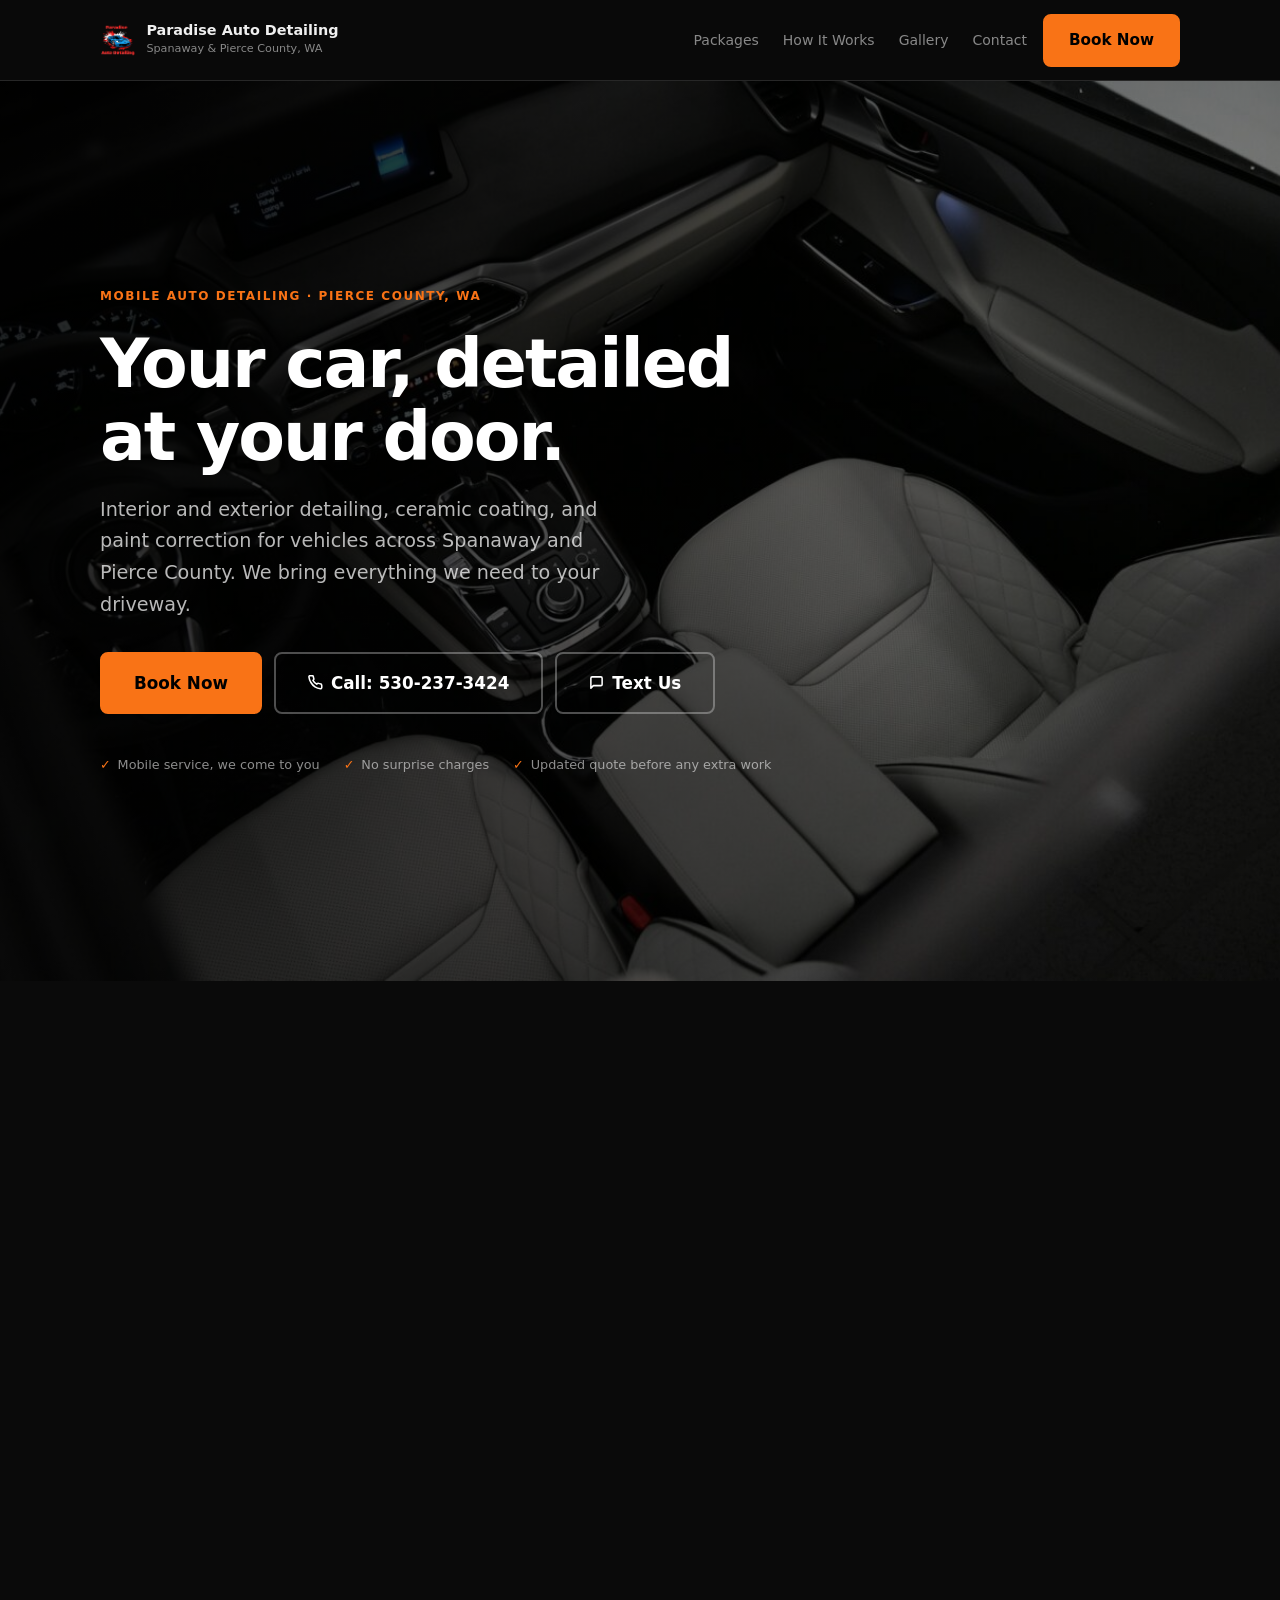
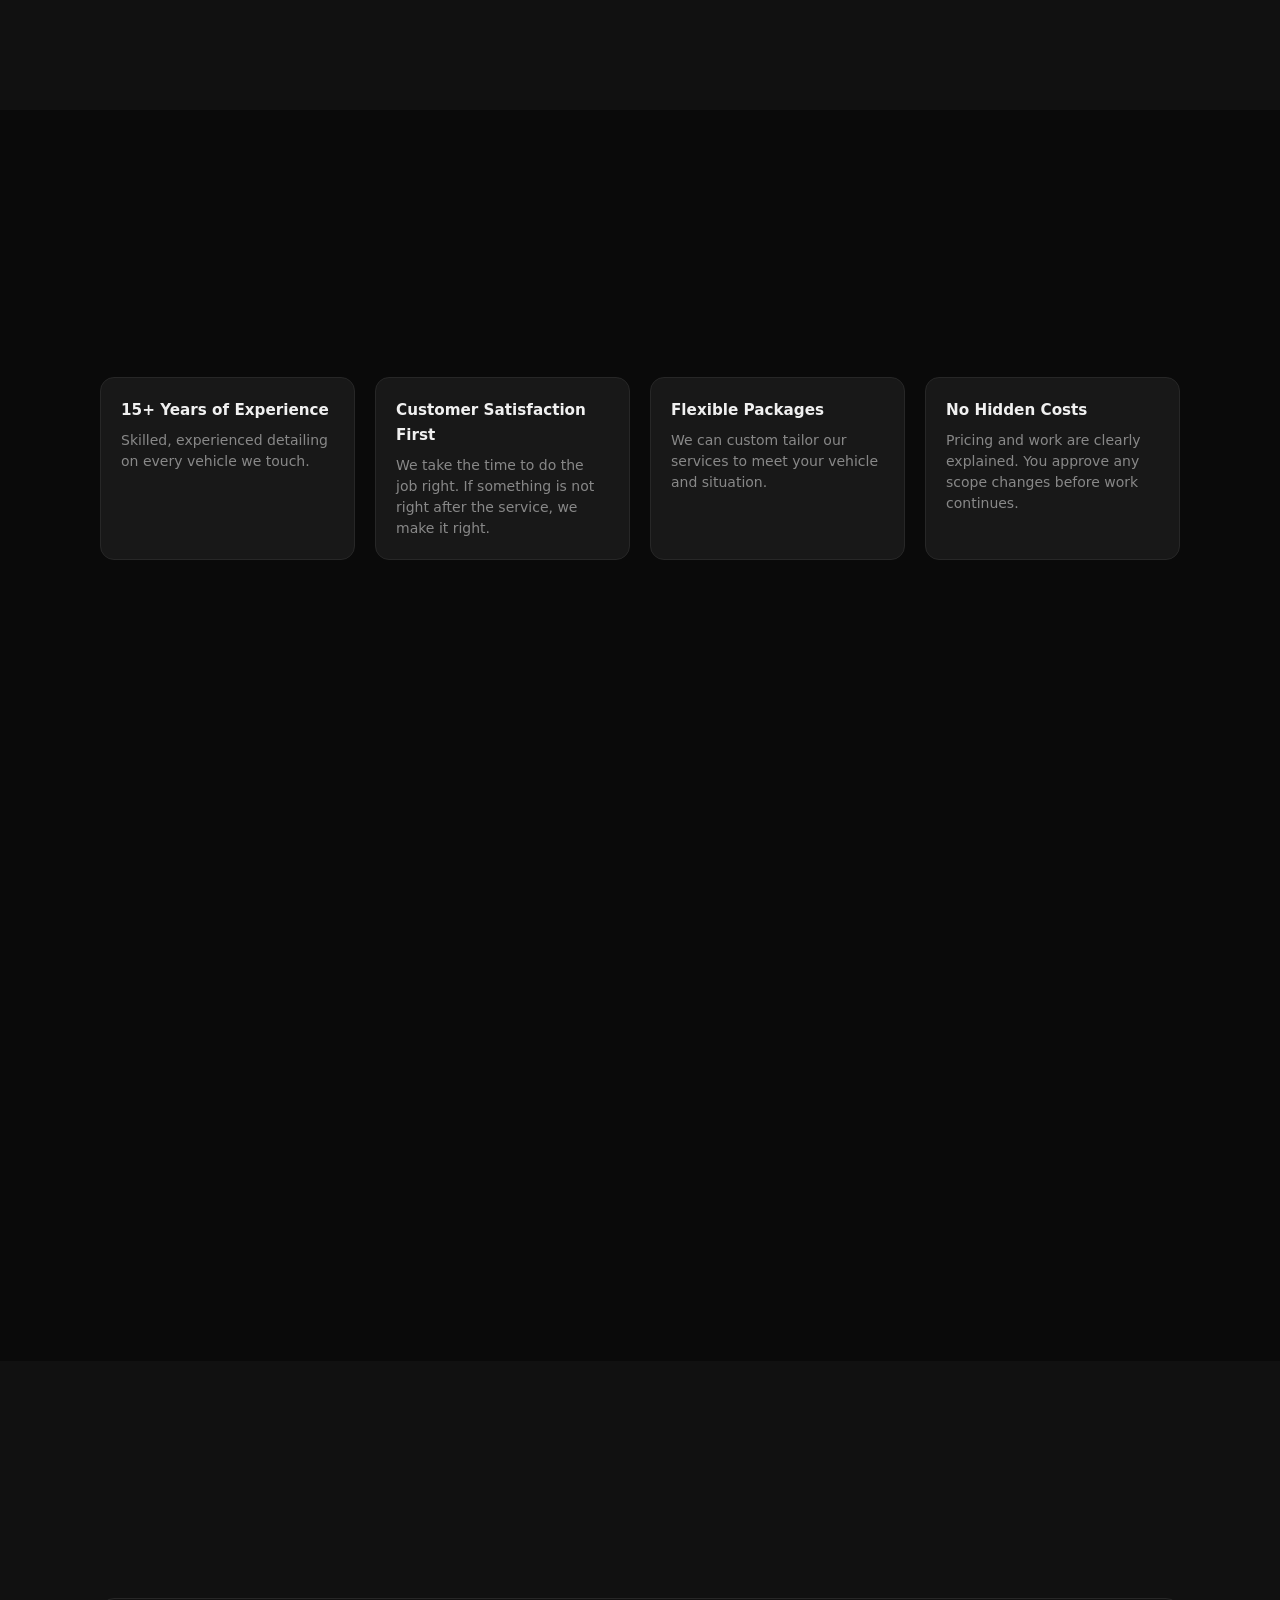
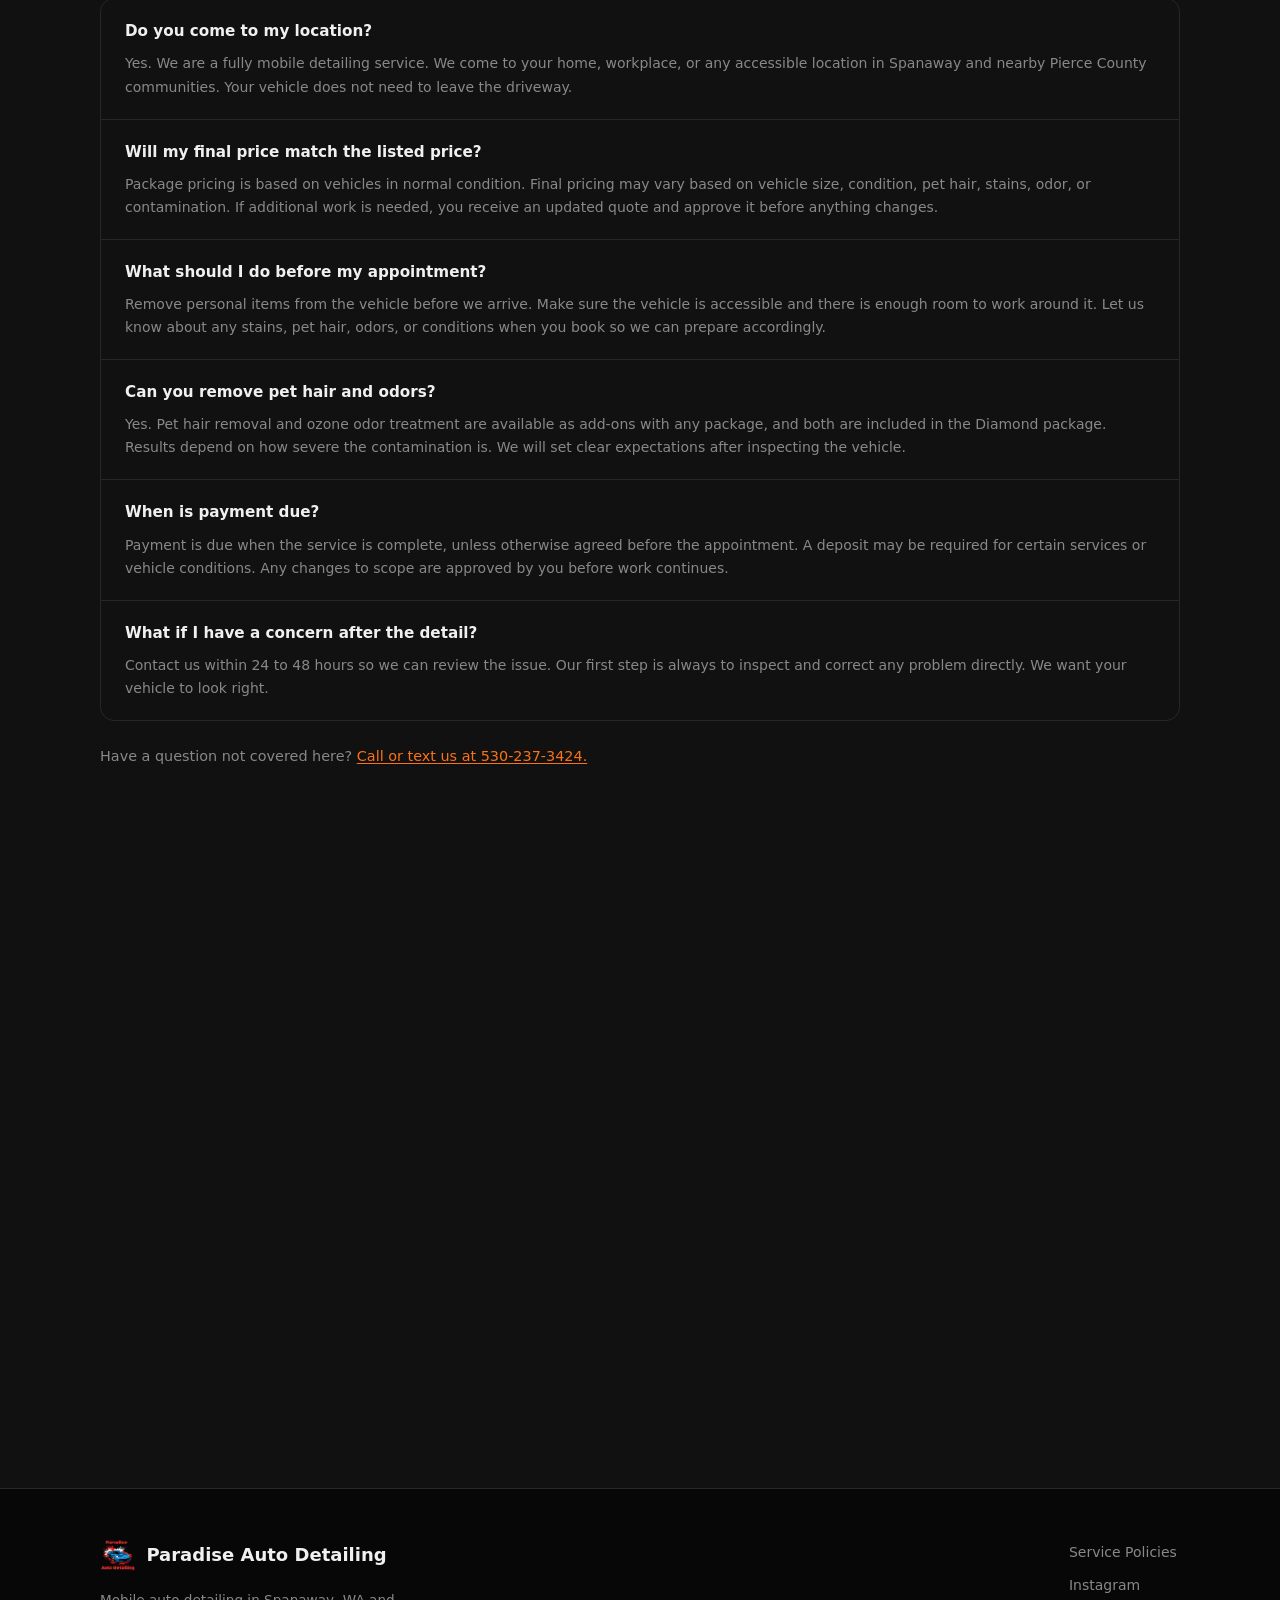
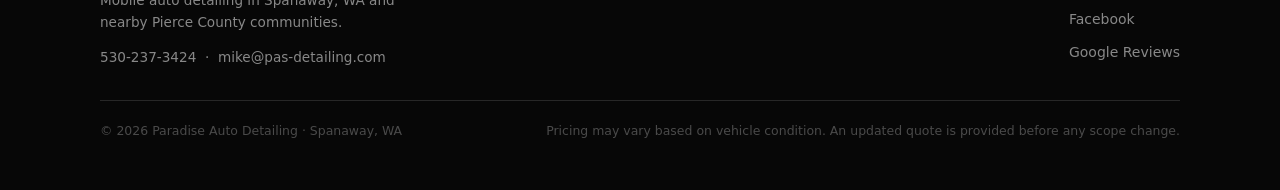
==== commit c9931851: "GH Pages Fix" ====
--- a/index.html
+++ b/index.html
@@ -4,6 +4,7 @@
   <meta charset="UTF-8">
   <meta name="viewport" content="width=device-width, initial-scale=1.0">
   <meta name="referrer" content="strict-origin-when-cross-origin">
+  <meta http-equiv="Content-Security-Policy" content="default-src 'self'; script-src 'self'; style-src 'self'; img-src 'self' data:; font-src 'self' data:; manifest-src 'self'; connect-src 'none'; object-src 'none'; base-uri 'self'; form-action 'self'; upgrade-insecure-requests; block-all-mixed-content">
   <title>Paradise Auto Detailing | Auto Detail &amp; Ceramic Coating | Pierce County, WA</title>
   <meta name="description" content="Professional mobile auto detailing in Spanaway, WA and Pierce County. Interior detail, exterior detail, ceramic coating, and paint correction. We come to you. Call 530-237-3424.">
   <meta name="theme-color" content="#0a0a0a">
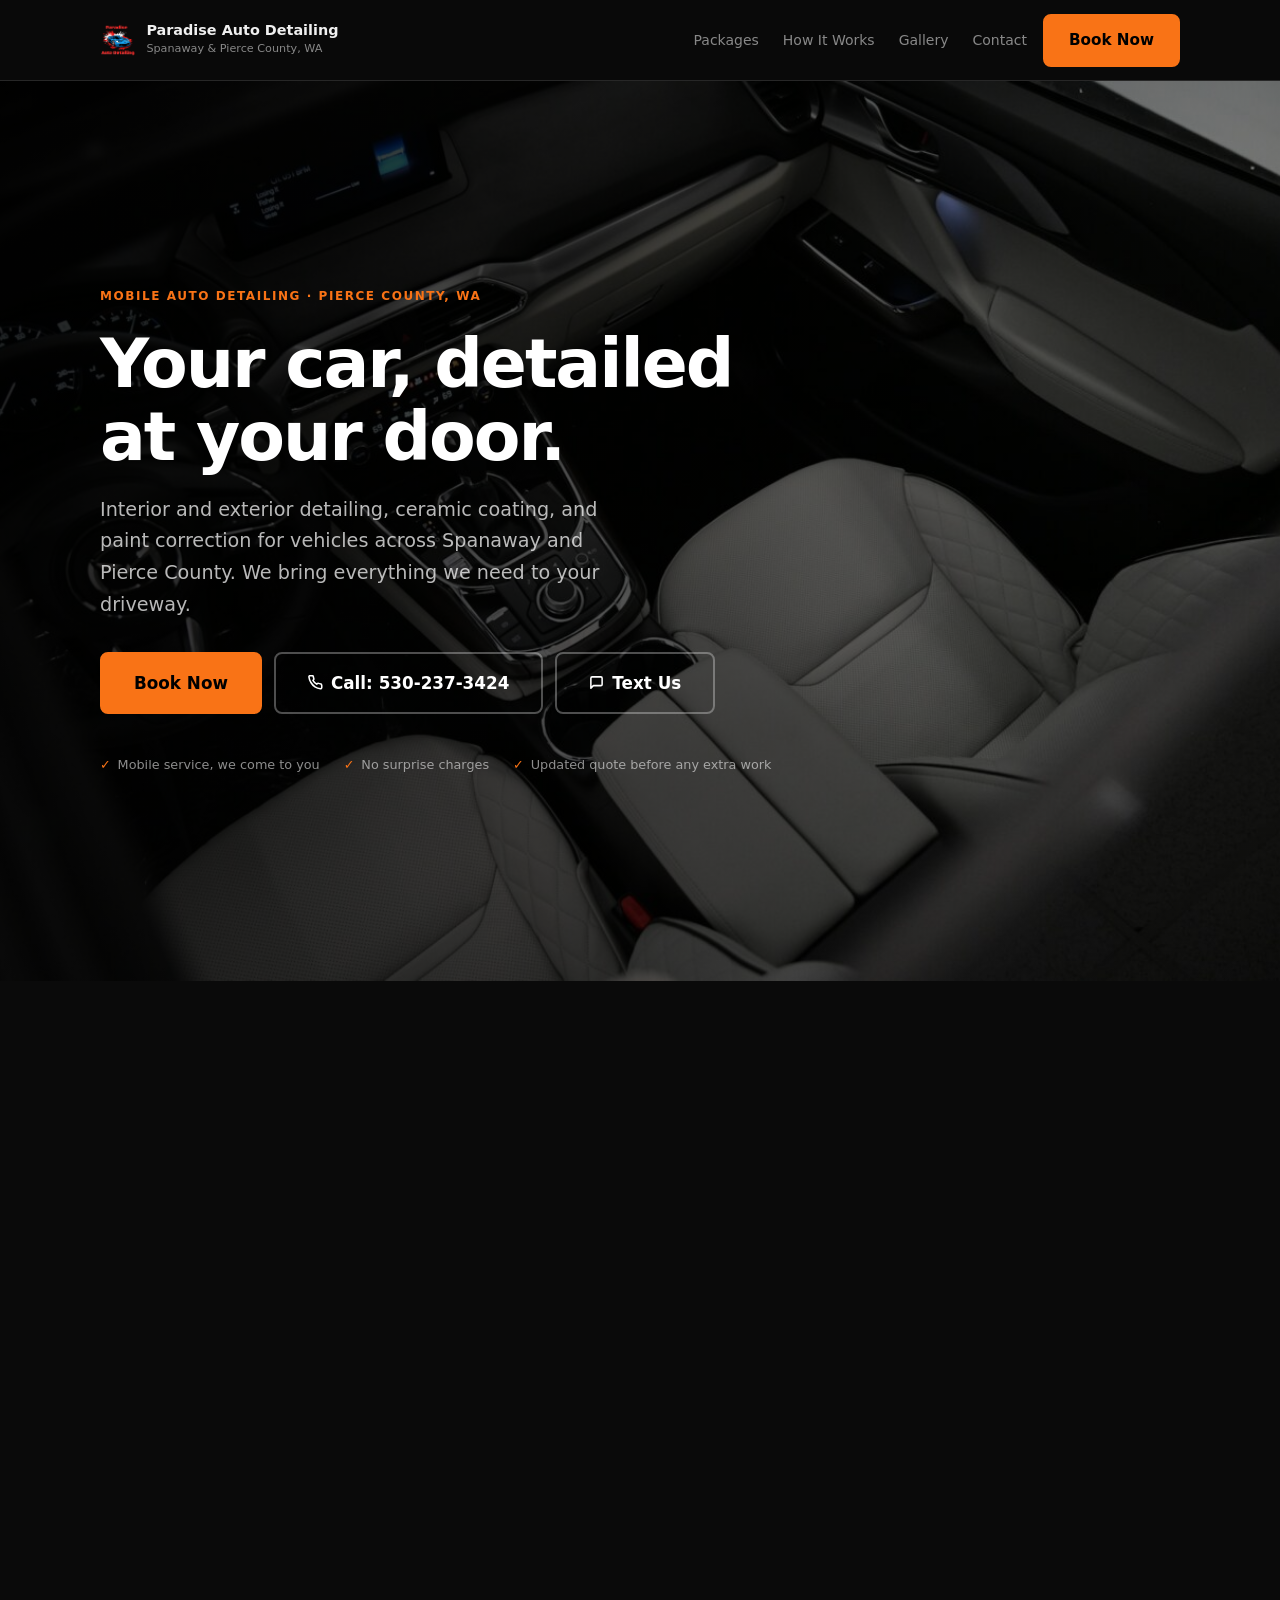
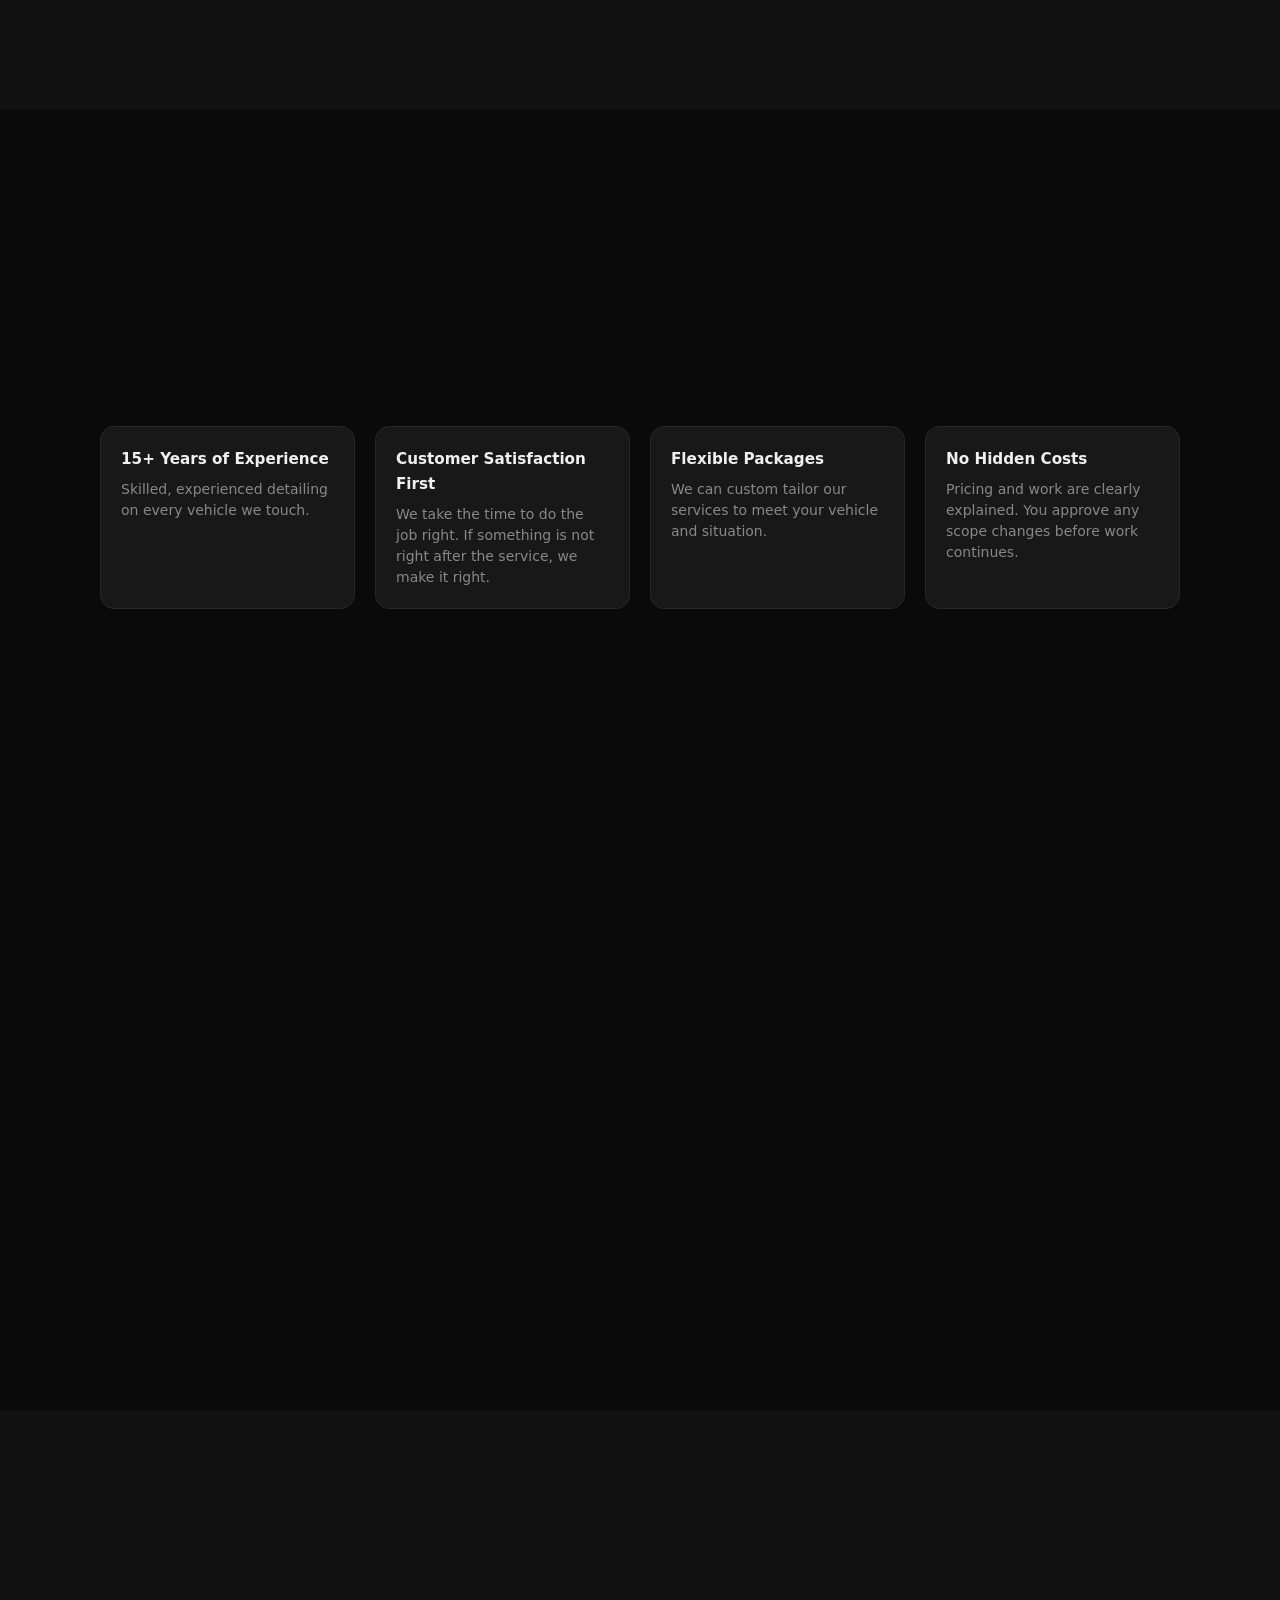
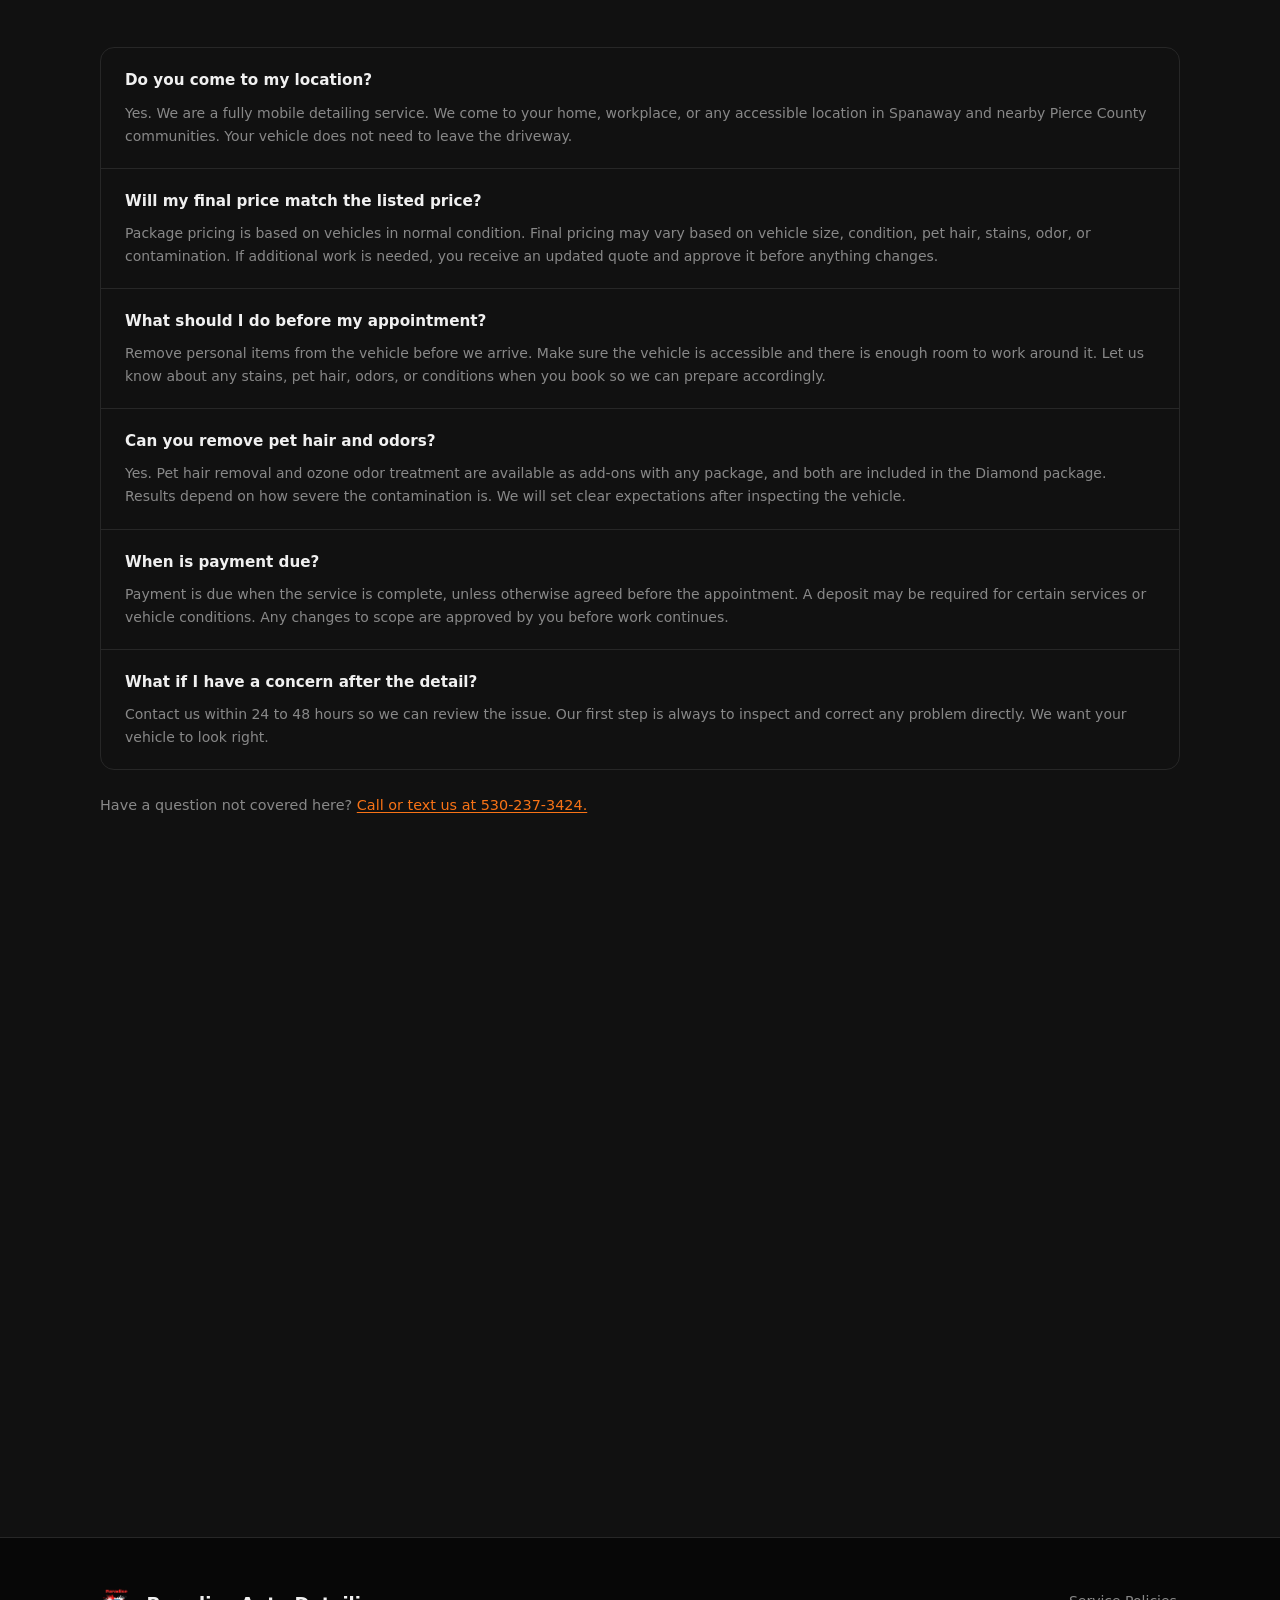
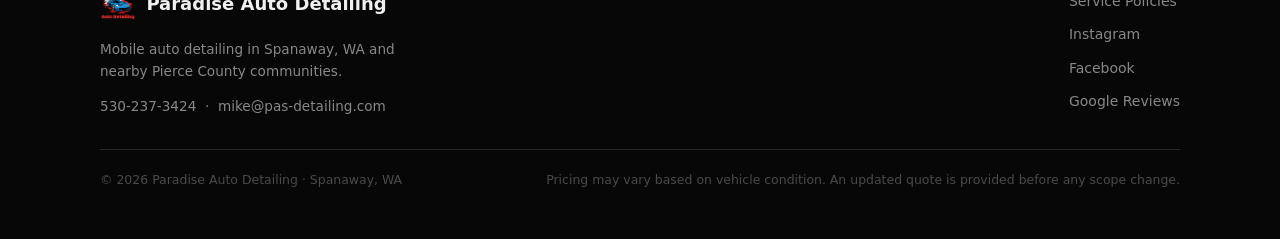
==== commit f06af5d9: "Small Index Change" ====
--- a/index.html
+++ b/index.html
@@ -363,8 +363,8 @@
 <section class="section" id="why-pad">
   <div class="wrap">
     <header class="section__head">
-      <h2>Why Drivers in Pierce County Choose PAD</h2>
-      <p>We show up on time, do the work properly, and keep you informed if anything changes. Here is what that looks like in practice.</p>
+      <h2>Drivers choose Paradise Auto Detailing in Pierce County, WA, because we...</h2>
+      <p>Show up on time, do the work properly, and keep you informed if anything changes. Here is what that looks like in practice.</p>
     </header>
     <div class="trust-grid">
       <div class="trust-item">
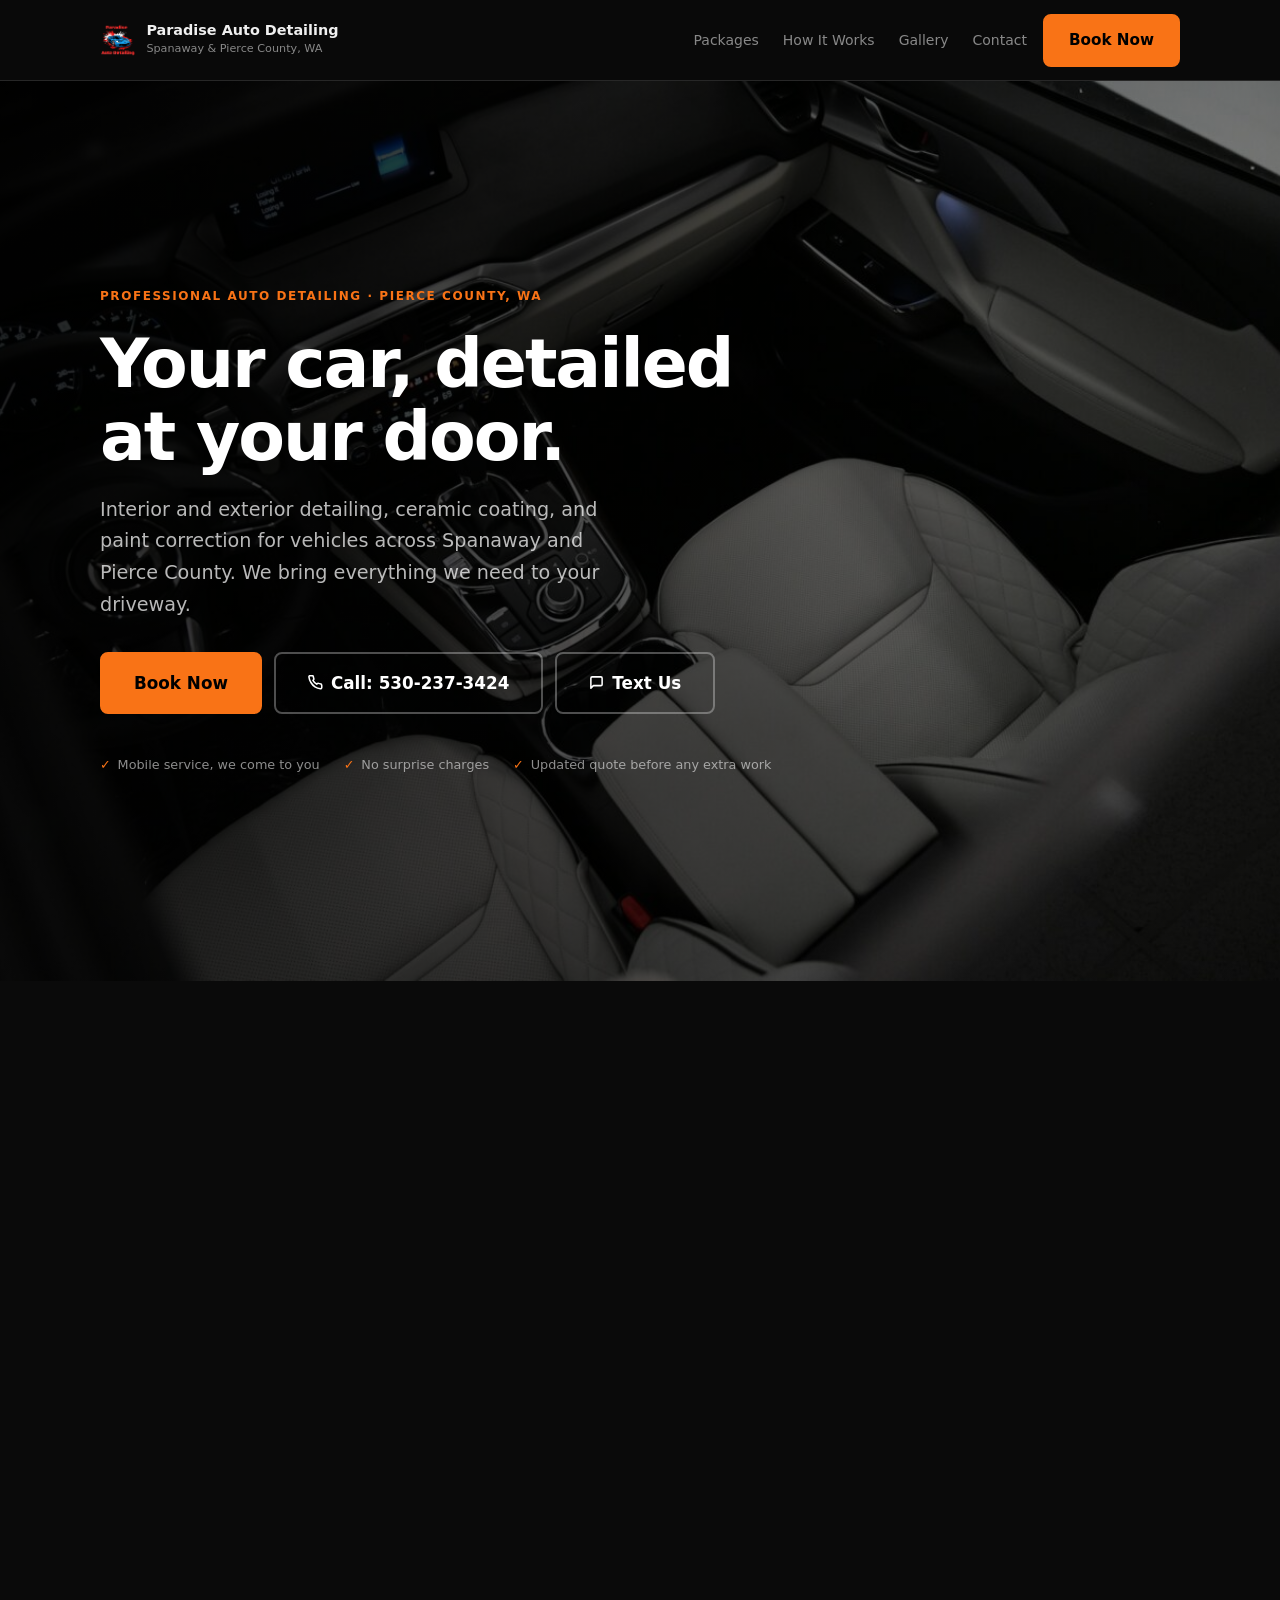
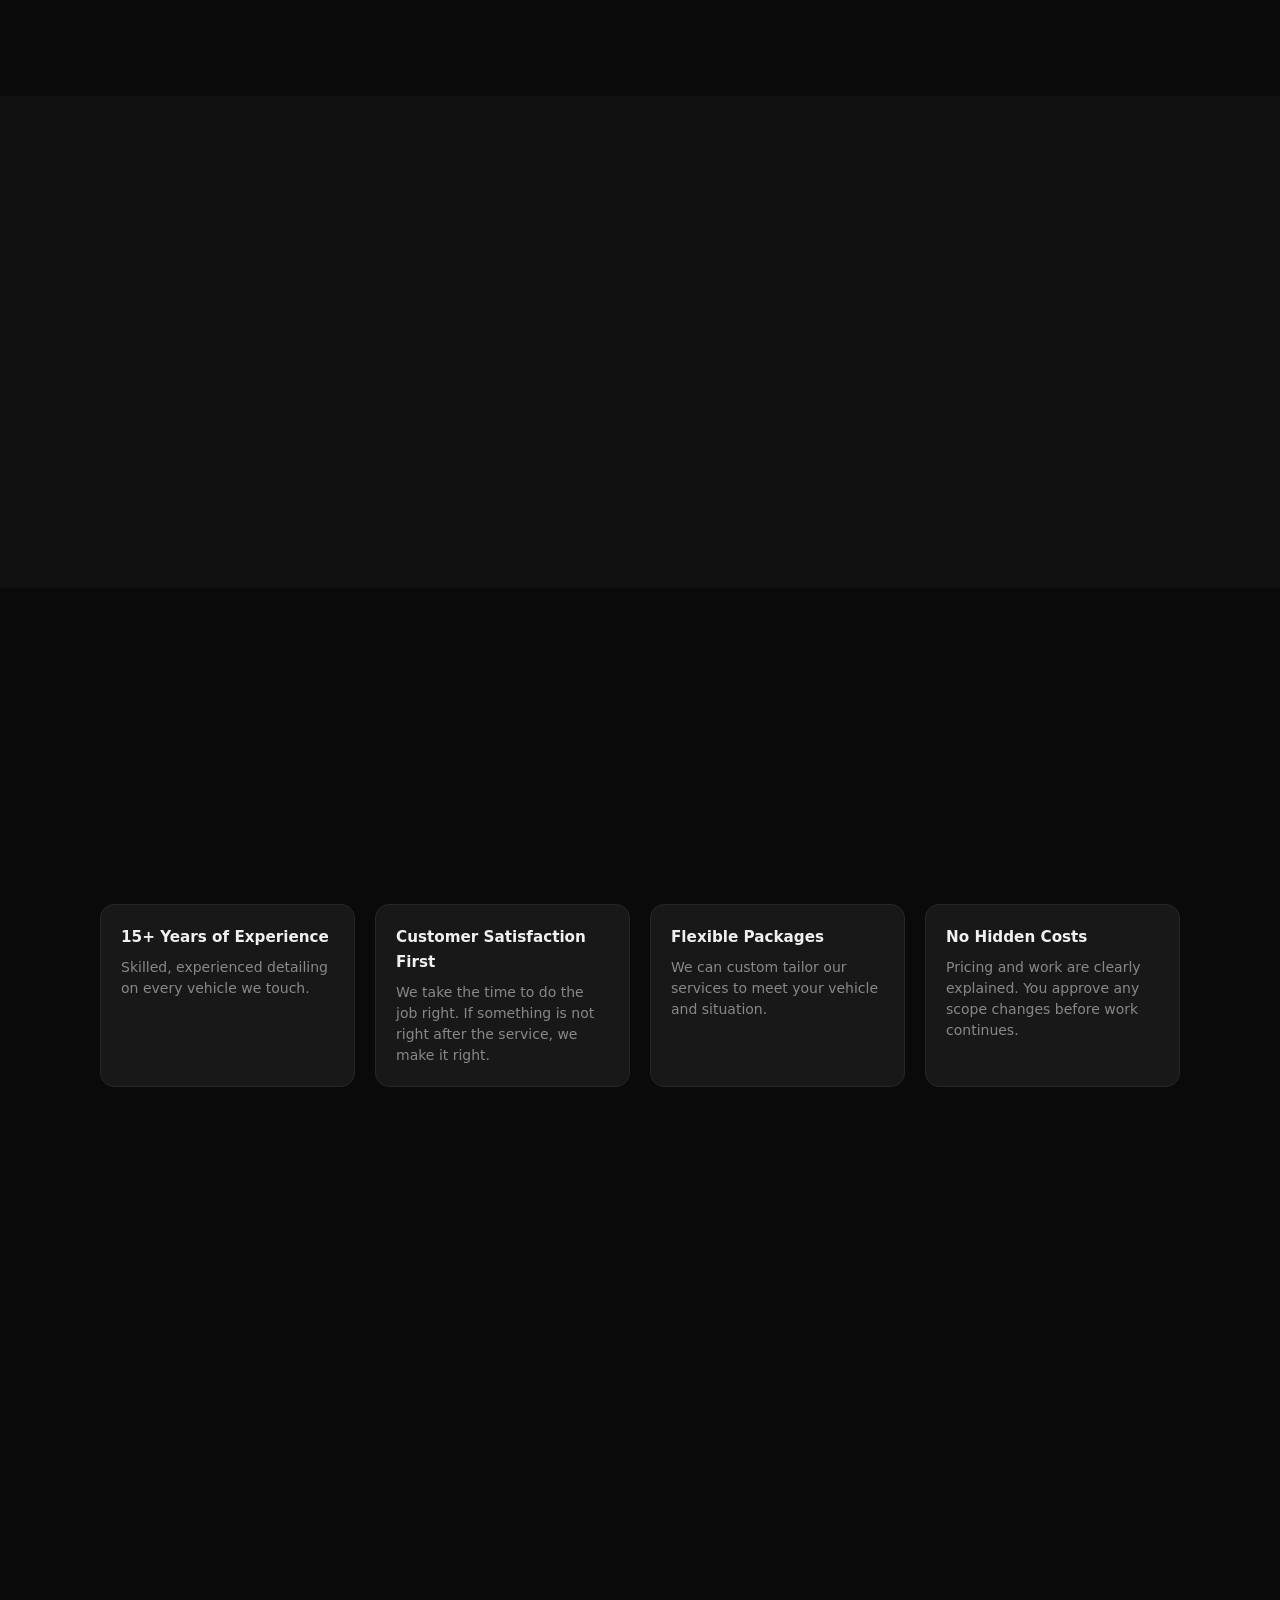
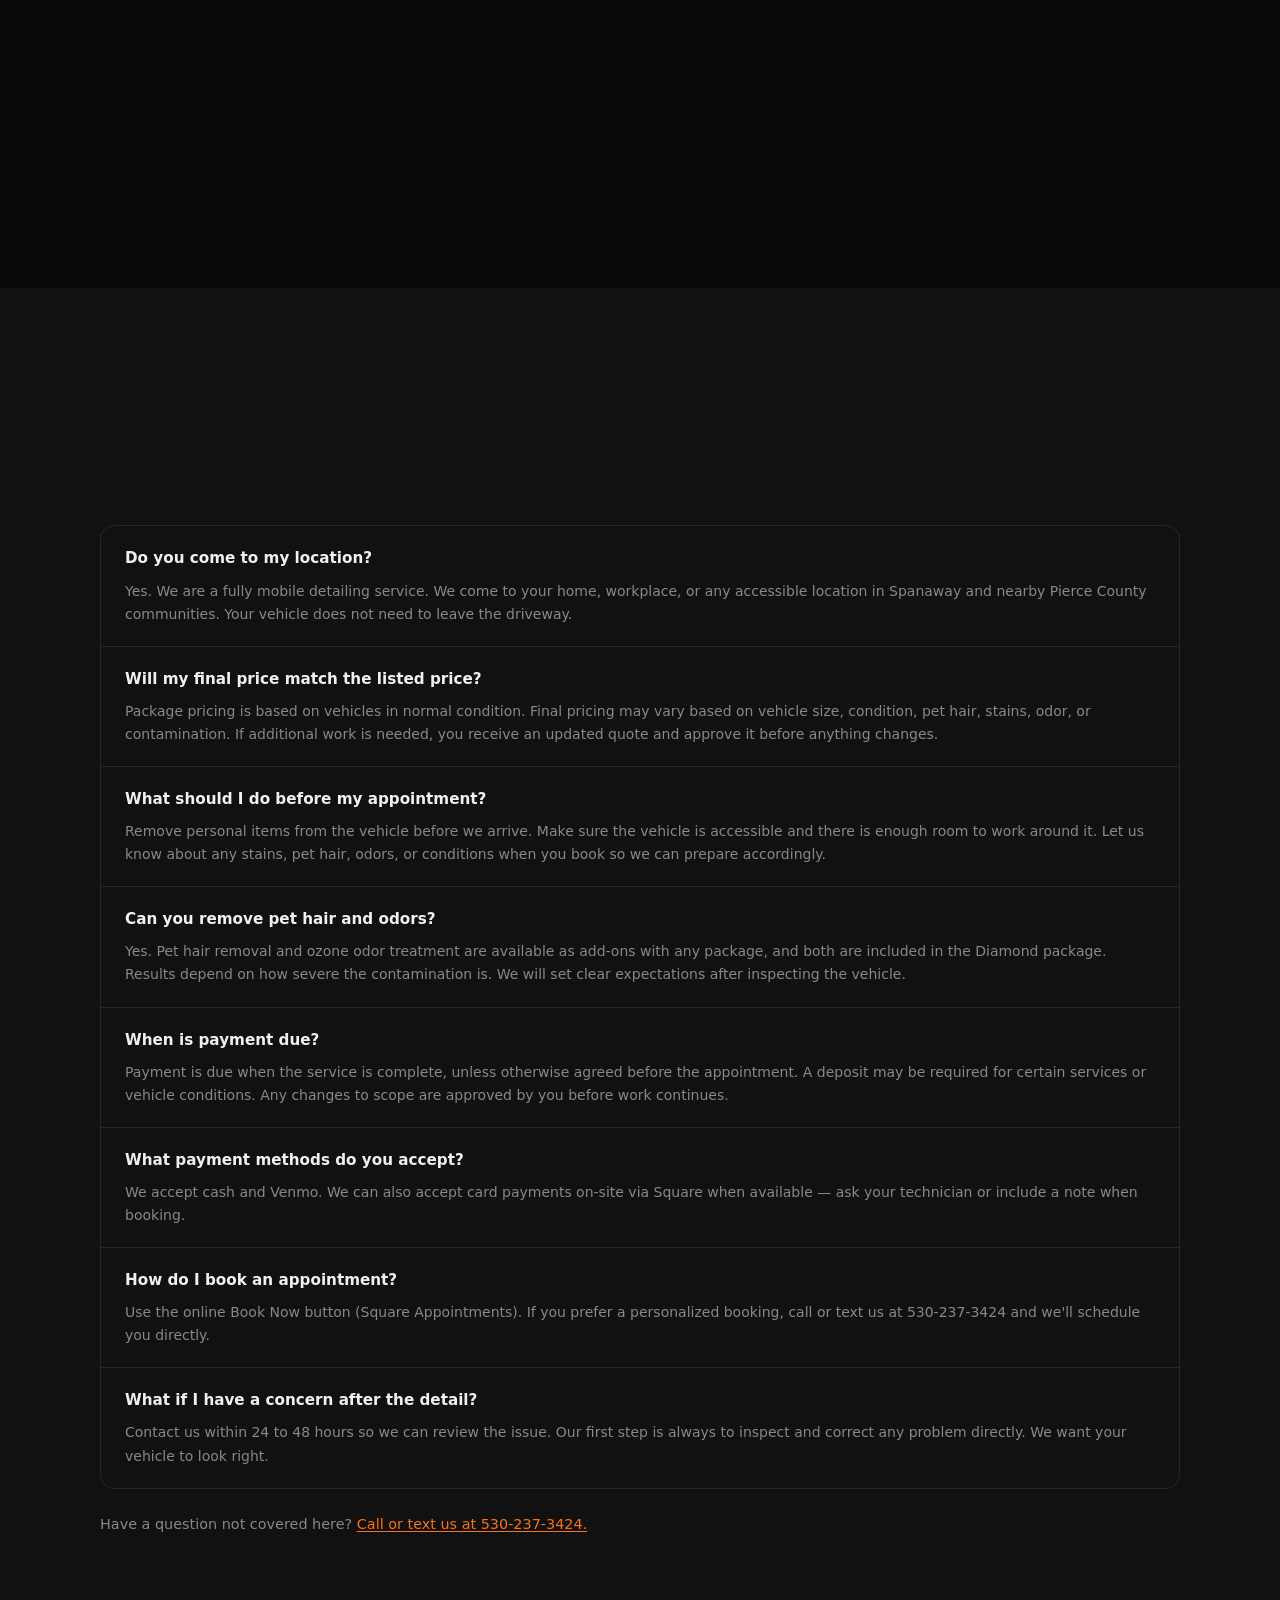
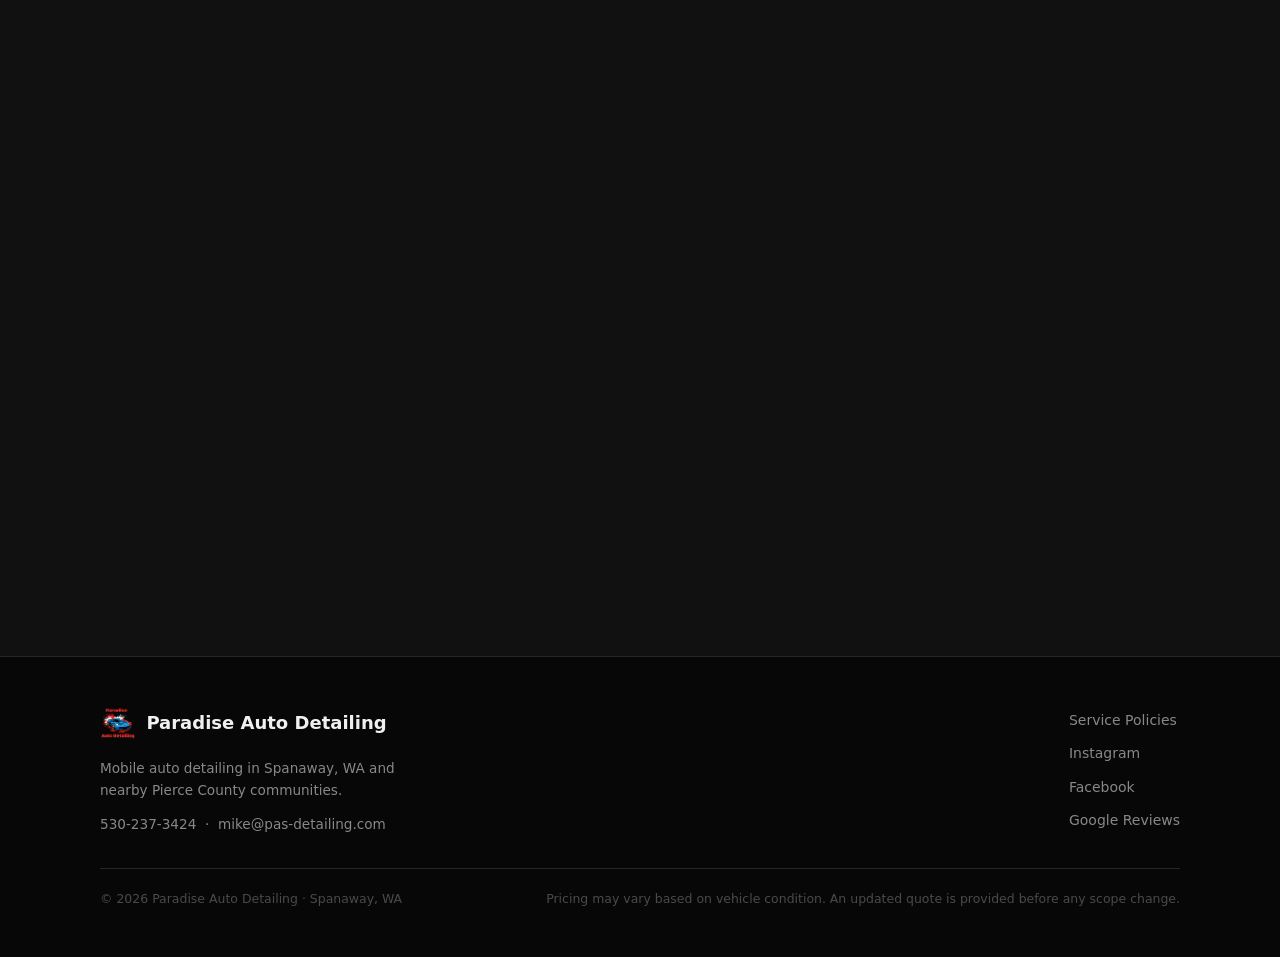
==== commit 60887f01: "Service Changes; Site Alignment" ====
--- a/index.html
+++ b/index.html
@@ -6,10 +6,10 @@
   <meta name="referrer" content="strict-origin-when-cross-origin">
   <meta http-equiv="Content-Security-Policy" content="default-src 'self'; script-src 'self'; style-src 'self'; img-src 'self' data:; font-src 'self' data:; manifest-src 'self'; connect-src 'none'; object-src 'none'; base-uri 'self'; form-action 'self'; upgrade-insecure-requests; block-all-mixed-content">
   <title>Paradise Auto Detailing | Auto Detail &amp; Ceramic Coating | Pierce County, WA</title>
-  <meta name="description" content="Professional mobile auto detailing in Spanaway, WA and Pierce County. Interior detail, exterior detail, ceramic coating, and paint correction. We come to you. Call 530-237-3424.">
+  <meta name="description" content="Professional auto detailing in Spanaway, WA and Pierce County. Interior detail, exterior detail, ceramic coating, and paint correction. We come to you. Call 530-237-3424.">
   <meta name="theme-color" content="#0a0a0a">
   <meta property="og:title" content="Paradise Auto Detailing | Auto Detail &amp; Ceramic Coating | Pierce County, WA">
-  <meta property="og:description" content="Mobile auto detailing, interior detail, exterior detail, ceramic coating, and paint correction in Spanaway and Pierce County, WA.">
+  <meta property="og:description" content="Professional auto detailing, interior detail, exterior detail, ceramic coating, and paint correction in Spanaway and Pierce County, WA.">
   <meta property="og:type" content="website">
   <meta property="og:url" content="https://pas-detailing.com/">
   <meta property="og:image" content="https://pas-detailing.com/assets/img/live/hero-source.jpg">
@@ -62,7 +62,7 @@
               "itemOffered": {
                 "@type": "Service",
                 "name": "Diamond Package",
-                "description": "Full interior deep clean, exterior hand wash, clay bar, decontamination, wax and 6-month sealant, pet hair removal, headliner cleaning, ozone odor treatment, and paint enhancement."
+                "description": "Full interior deep clean, exterior hand wash, clay bar, decontamination, Enhanced Paint & Environment Protection (6 month) with compound sealant, pet hair removal, headliner cleaning, ozone odor treatment, and paint enhancement."
               },
               "price": "750",
               "priceCurrency": "USD"
@@ -72,7 +72,7 @@
               "itemOffered": {
                 "@type": "Service",
                 "name": "Gold Package",
-                "description": "Interior and exterior full detail including carpet shampoo, leather care, clay bar, decontamination, wax, and 6-month paint sealant."
+                "description": "Interior and exterior full detail including carpet shampoo, leather care, clay bar, decontamination, and Basic Paint and Environment Protection with compound sealant (machine-applied wax)."
               },
               "price": "500",
               "priceCurrency": "USD"
@@ -97,6 +97,27 @@
               "price": "250",
               "priceCurrency": "USD"
             }
+            ,
+            {
+              "@type": "Offer",
+              "itemOffered": {
+                "@type": "Service",
+                "name": "Ceramic Coating",
+                "description": "Long-lasting hydrophobic protection applied after surface prep and light correction. Pricing varies by coating selection, vehicle size, and required prep; contact us for a personalized quote."
+              },
+              "price": "By Quote",
+              "priceCurrency": "USD"
+            },
+            {
+              "@type": "Offer",
+              "itemOffered": {
+                "@type": "Service",
+                "name": "Biohazard Cleaning",
+                "description": "Consultation-based specialty cleaning for hazardous contamination. Pricing depends on contaminant type, severity, vehicle size, and condition. Starting at $600."
+              },
+              "price": "600",
+              "priceCurrency": "USD"
+            }
           ]
         }
       },
@@ -141,6 +162,22 @@
             "acceptedAnswer": {
               "@type": "Answer",
               "text": "Payment is due when the service is complete, unless otherwise agreed before the appointment. A deposit may be required for certain services or vehicle conditions. Any scope changes are approved by you before work continues."
+            }
+          },
+          {
+            "@type": "Question",
+            "name": "What payment methods do you accept?",
+            "acceptedAnswer": {
+              "@type": "Answer",
+              "text": "We accept cash and Venmo. Card payments are supported through Square on-site or via the booking platform when available."
+            }
+          },
+          {
+            "@type": "Question",
+            "name": "How do I book an appointment?",
+            "acceptedAnswer": {
+              "@type": "Answer",
+              "text": "Use the Book Now button to schedule online through Square Appointments. Prefer a personal touch? Call or text us at 530-237-3424 and we'll book you directly."
             }
           },
           {
@@ -197,7 +234,7 @@
   </div>
   <div class="hero__overlay" aria-hidden="true"></div>
   <div class="wrap hero__content">
-    <p class="eyebrow">Mobile Auto Detailing &middot; Pierce County, WA</p>
+    <p class="eyebrow">Professional Auto Detailing &middot; Pierce County, WA</p>
     <h1>Your car, detailed<br>at your door.</h1>
     <p class="hero__sub">Interior and exterior detailing, ceramic coating, and paint correction for vehicles across Spanaway and Pierce County. We bring everything we need to your driveway.</p>
     <div class="btn-row">
@@ -241,7 +278,7 @@
           <li>Ozone odor treatment to neutralize smells at the source</li>
           <li>Exterior hand washed, wheels and tires scrubbed and dressed</li>
           <li>Clay bar decontamination removes bonded surface grime that regular washing leaves behind</li>
-          <li>Wax and 6-month paint sealant for lasting protection and gloss</li>
+          <li>Enhanced Paint &amp; Environment Protection (6 month) with compound sealant</li>
           <li>Paint enhancement: light polish to improve surface clarity and reduce haze</li>
         </ul>
         <div class="package__cta-row">
@@ -256,14 +293,14 @@
           <h3>Gold Package</h3>
           <span class="package__price"><span class="package__price-label">Starting at</span>$500</span>
         </div>
-        <p class="package__desc">A deep interior and full exterior detail that gets your vehicle genuinely clean inside and out. Carpets shampooed, paint decontaminated, and a 6-month sealant applied.</p>
+        <p class="package__desc">A deep interior and full exterior detail that gets your vehicle genuinely clean inside and out. Carpets shampooed, paint decontaminated, and Basic Paint and Environment Protection with compound sealant (machine-applied wax).</p>
         <ul>
           <li>Interior vacuumed, wiped down, and surfaces dressed</li>
           <li>Carpets and upholstery shampooed</li>
           <li>Glass cleaned inside and out, mats washed</li>
           <li>Exterior hand washed, wheels and tires scrubbed and dressed</li>
           <li>Clay bar decontamination removes bonded surface contamination</li>
-          <li>Wax and 6-month paint sealant applied</li>
+          <li>Basic Paint and Environment Protection with compound sealant (machine-applied wax)</li>
         </ul>
         <p class="package__split"><span class="package__split-label">À la carte:</span> Interior $300 &nbsp;&middot;&nbsp; Exterior $275</p>
         <div class="package__cta-row">
@@ -273,6 +310,7 @@
         <p class="package__caption">Book interior and exterior together and <span class="package__caption-savings">save $75</span>.</p>
       </article>
 
+      <div class="package-row">
       <article class="package">
         <div class="package__top">
           <h3>Silver Package</h3>
@@ -312,6 +350,45 @@
           <a class="btn btn--outline" href="tel:+15302373424"><svg class="btn__icon" width="14" height="14" viewBox="0 0 24 24" fill="none" stroke="currentColor" stroke-width="2.5" stroke-linecap="round" stroke-linejoin="round" aria-hidden="true"><path d="M22 16.92v3a2 2 0 0 1-2.18 2 19.79 19.79 0 0 1-8.63-3.07A19.5 19.5 0 0 1 4.69 12 19.79 19.79 0 0 1 1.56 3.36 2 2 0 0 1 3.53 1h3a2 2 0 0 1 2 1.72c.127.96.361 1.903.7 2.81a2 2 0 0 1-.45 2.11L7.91 8.7a16 16 0 0 0 6 6l.86-.86a2 2 0 0 1 2.11-.45c.907.339 1.85.573 2.81.7A2 2 0 0 1 21.73 16z"/></svg> Call for a Quote</a>
         </div>
         <p class="package__caption">Book interior and exterior together and <span class="package__caption-savings">save $100</span>.</p>
+      </article>
+      </div>
+
+      <article class="package">
+        <div class="package__top">
+          <h3>Ceramic Coating</h3>
+          <span class="package__price"><span class="package__price-label">By Quote</span>—</span>
+        </div>
+        <p class="package__desc">Long-lasting hydrophobic protection and durable finish for your vehicle. Pricing varies by coating selection, vehicle size, and required prep; contact us for a personalized quote.</p>
+        <ul>
+          <li>Surface decontamination and clay bar</li>
+          <li>Light paint correction and polishing as needed</li>
+          <li>Coating application and controlled curing</li>
+          <li>Post-cure inspection and maintenance guidance</li>
+        </ul>
+        <div class="package__cta-row">
+          <a class="btn btn--outline" href="index.html#contact">Request Quote</a>
+          <a class="btn btn--orange" href="YOUR_SQUARE_BOOKING_URL" target="_blank" rel="noopener noreferrer">Book Now</a>
+        </div>
+        <p class="package__caption">Ceramic coatings require surface prep; request an inspection or quote to get started.</p>
+      </article>
+
+      <article class="package package--biohazard">
+        <div class="package__top">
+          <h3>Biohazard Cleaning</h3>
+          <span class="package__price"><span class="package__price-label">Starting at</span>$600</span>
+        </div>
+        <p class="package__desc">Consultation-based specialty cleaning for hazardous contamination. Pricing depends on contaminant type, severity, vehicle size, and condition.</p>
+        <ul>
+          <li>On-site assessment and safety review</li>
+          <li>Specialized cleaning agents and PPE for safe remediation</li>
+          <li>Ozone odor treatment where applicable</li>
+          <li>Requote and approval required before work continues</li>
+        </ul>
+        <div class="package__cta-row">
+          <a class="btn btn--outline" href="index.html#contact">Request Quote</a>
+          <a class="btn btn--ghost" href="policies.html#biohazard-policy">Read Policy</a>
+        </div>
+        <p class="package__caption">We recommend the Diamond package for the best value if Silver or Standard cannot safely or effectively clean the vehicle.</p>
       </article>
 
     </div>
@@ -445,6 +522,14 @@
         <dd>Payment is due when the service is complete, unless otherwise agreed before the appointment. A deposit may be required for certain services or vehicle conditions. Any changes to scope are approved by you before work continues.</dd>
       </div>
       <div class="faq-item">
+        <dt>What payment methods do you accept?</dt>
+        <dd>We accept cash and Venmo. We can also accept card payments on-site via Square when available — ask your technician or include a note when booking.</dd>
+      </div>
+      <div class="faq-item">
+        <dt>How do I book an appointment?</dt>
+        <dd>Use the online Book Now button (Square Appointments). If you prefer a personalized booking, call or text us at 530-237-3424 and we'll schedule you directly.</dd>
+      </div>
+      <div class="faq-item">
         <dt>What if I have a concern after the detail?</dt>
         <dd>Contact us within 24 to 48 hours so we can review the issue. Our first step is always to inspect and correct any problem directly. We want your vehicle to look right.</dd>
       </div>
--- a/assets/css/styles.css
+++ b/assets/css/styles.css
@@ -488,6 +488,22 @@
   font-weight: 600;
 }
 
+/* --- Package row utility (allow two packages side-by-side within the packages grid) --- */
+.package-row {
+  display: flex;
+  flex-direction: column;
+  gap: 1rem;
+}
+@media (min-width: 600px) {
+  .package-row {
+    grid-column: 1 / -1;
+    flex-direction: row;
+  }
+  .package-row .package {
+    flex: 1 1 0;
+  }
+}
+
 /* Extras / specialty */
 .extras {
   background: var(--card);
--- a/assets/css/styles.css
+++ b/assets/css/styles.css
@@ -488,6 +488,22 @@
   font-weight: 600;
 }
 
+/* --- Package row utility (allow two packages side-by-side within the packages grid) --- */
+.package-row {
+  display: flex;
+  flex-direction: column;
+  gap: 1rem;
+}
+@media (min-width: 600px) {
+  .package-row {
+    grid-column: 1 / -1;
+    flex-direction: row;
+  }
+  .package-row .package {
+    flex: 1 1 0;
+  }
+}
+
 /* Extras / specialty */
 .extras {
   background: var(--card);
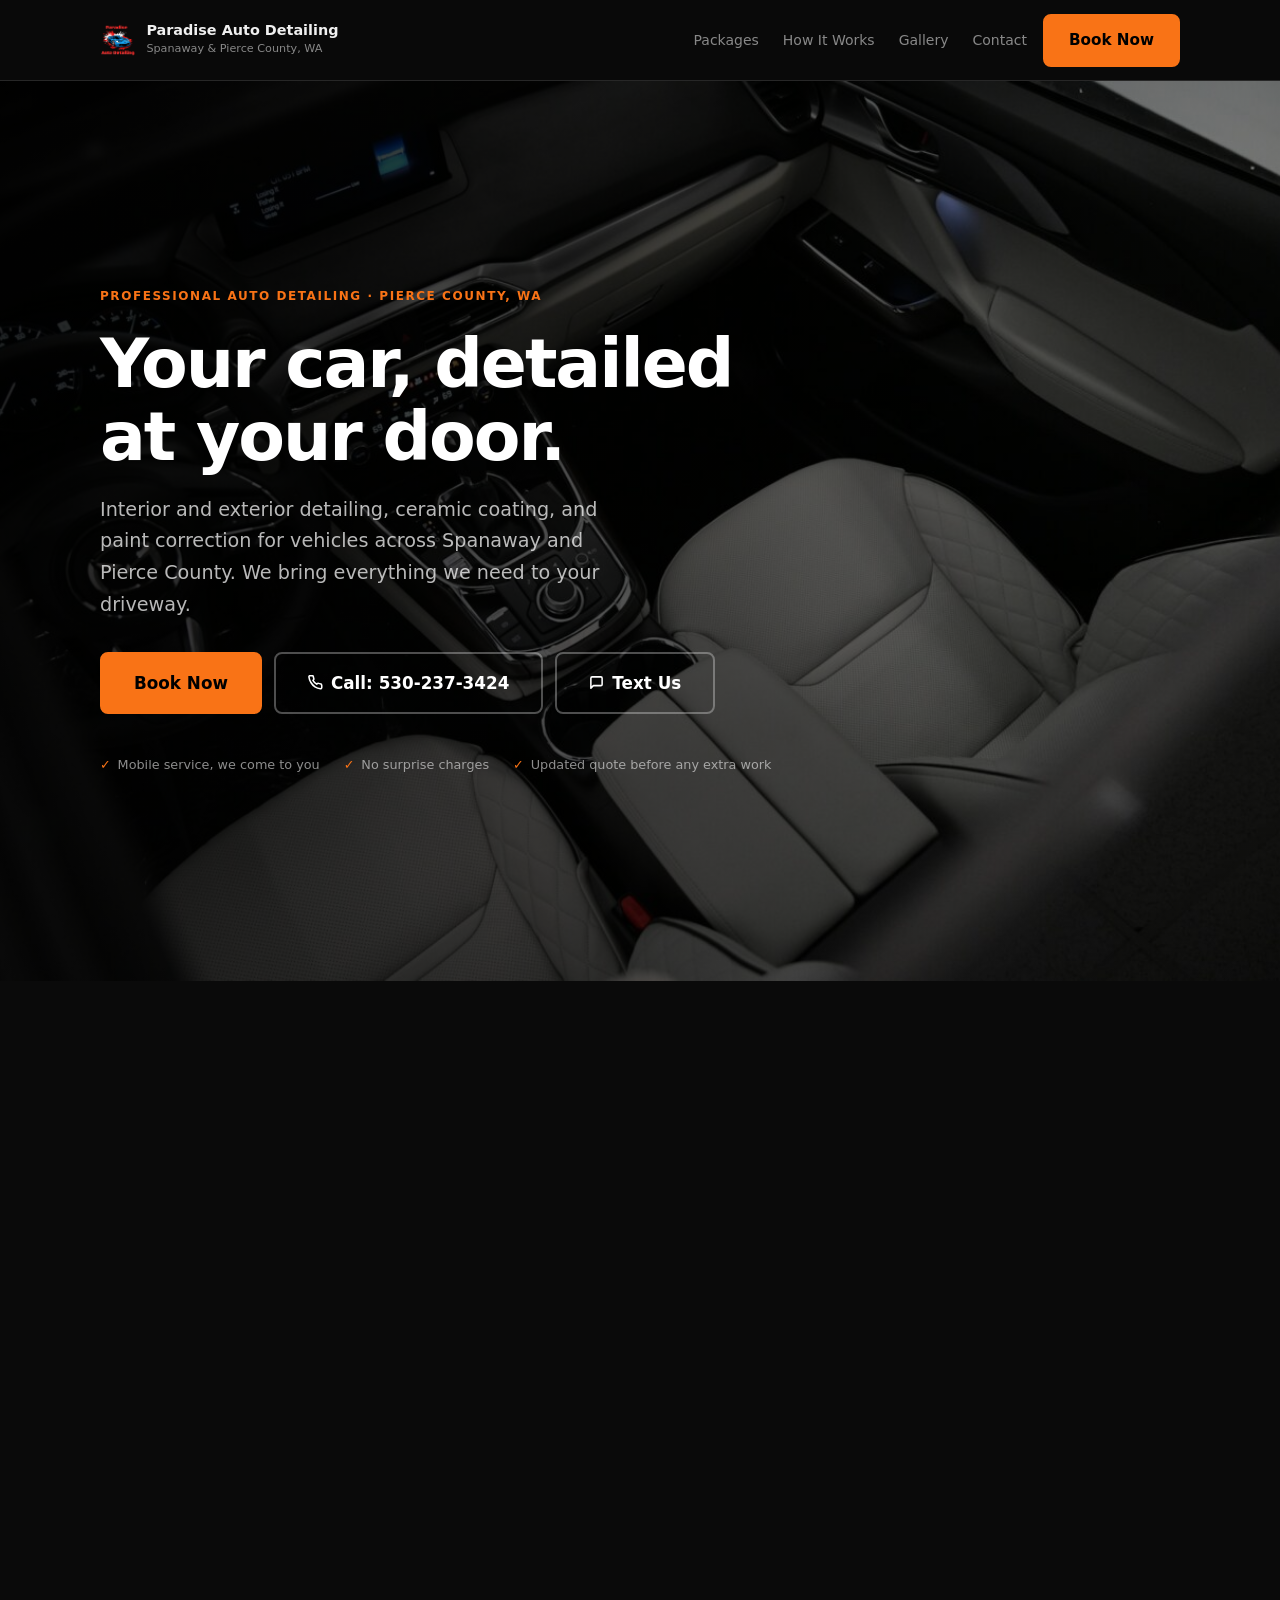
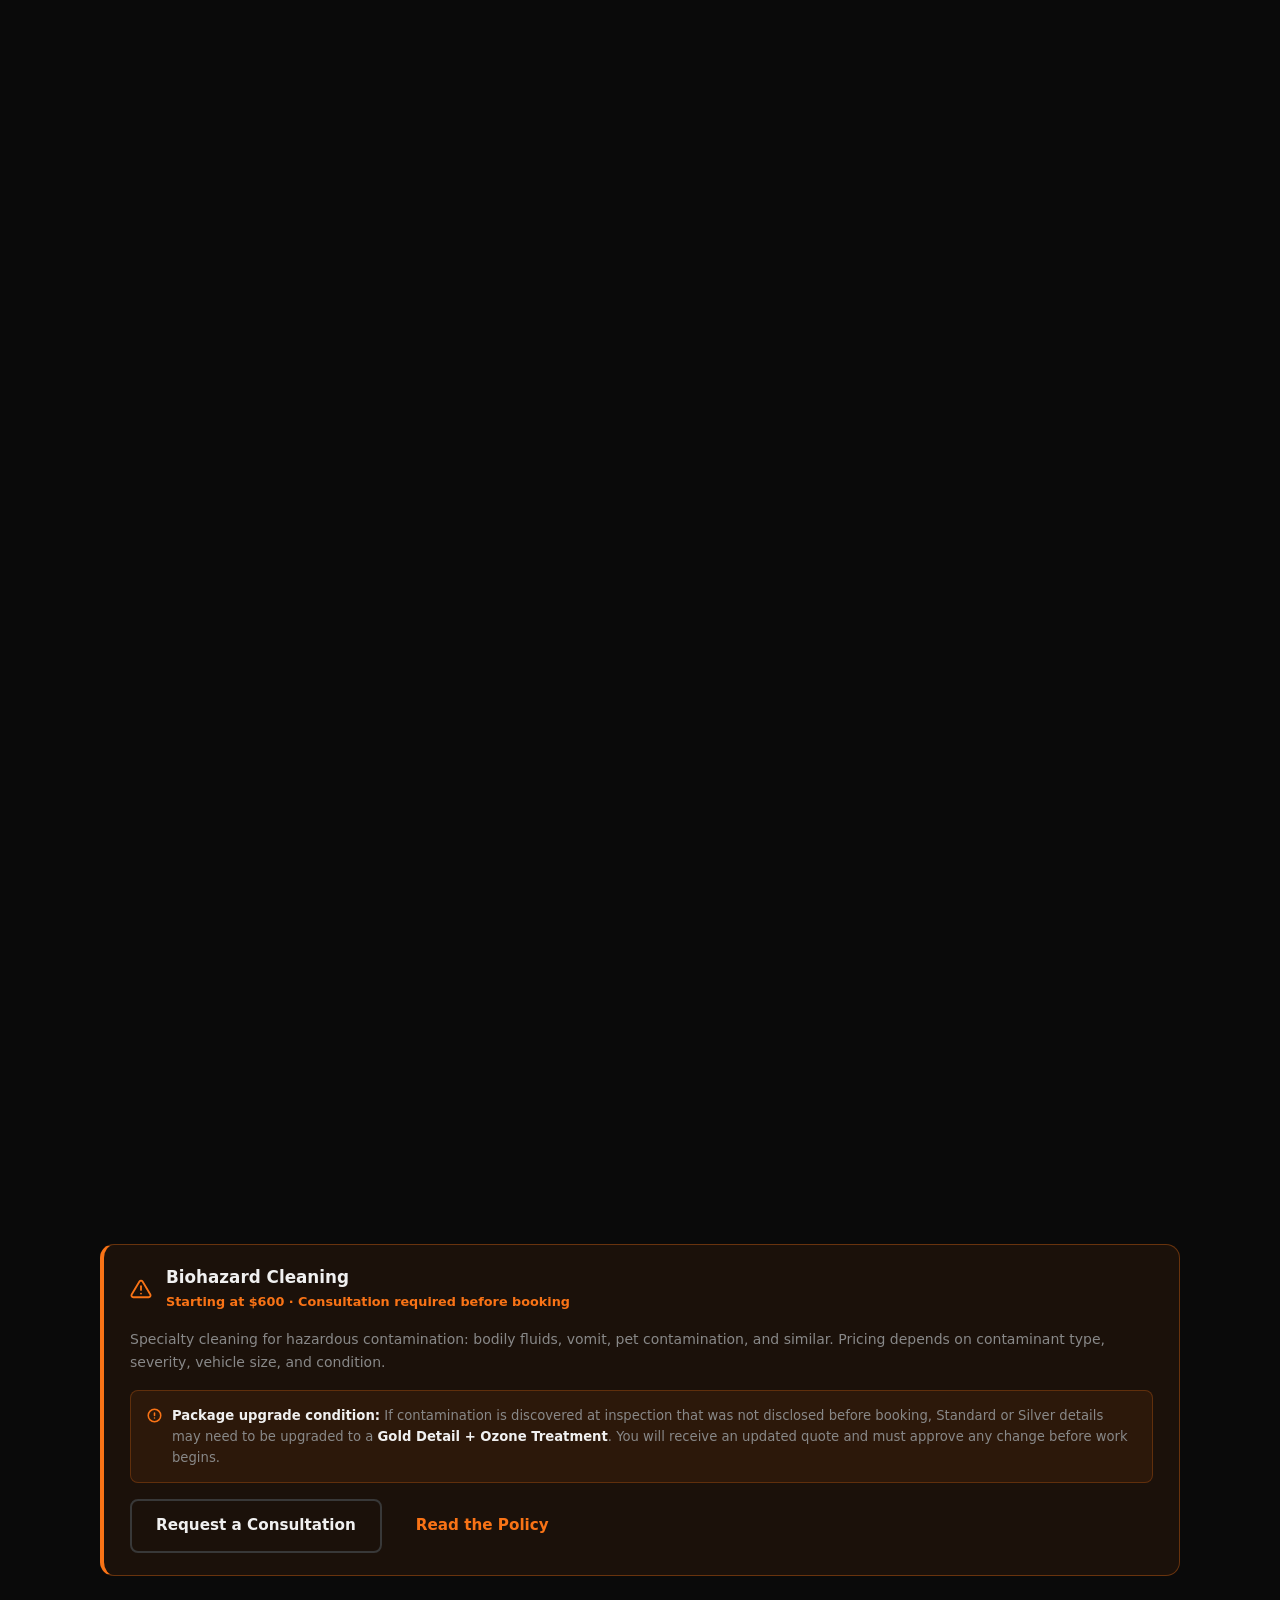
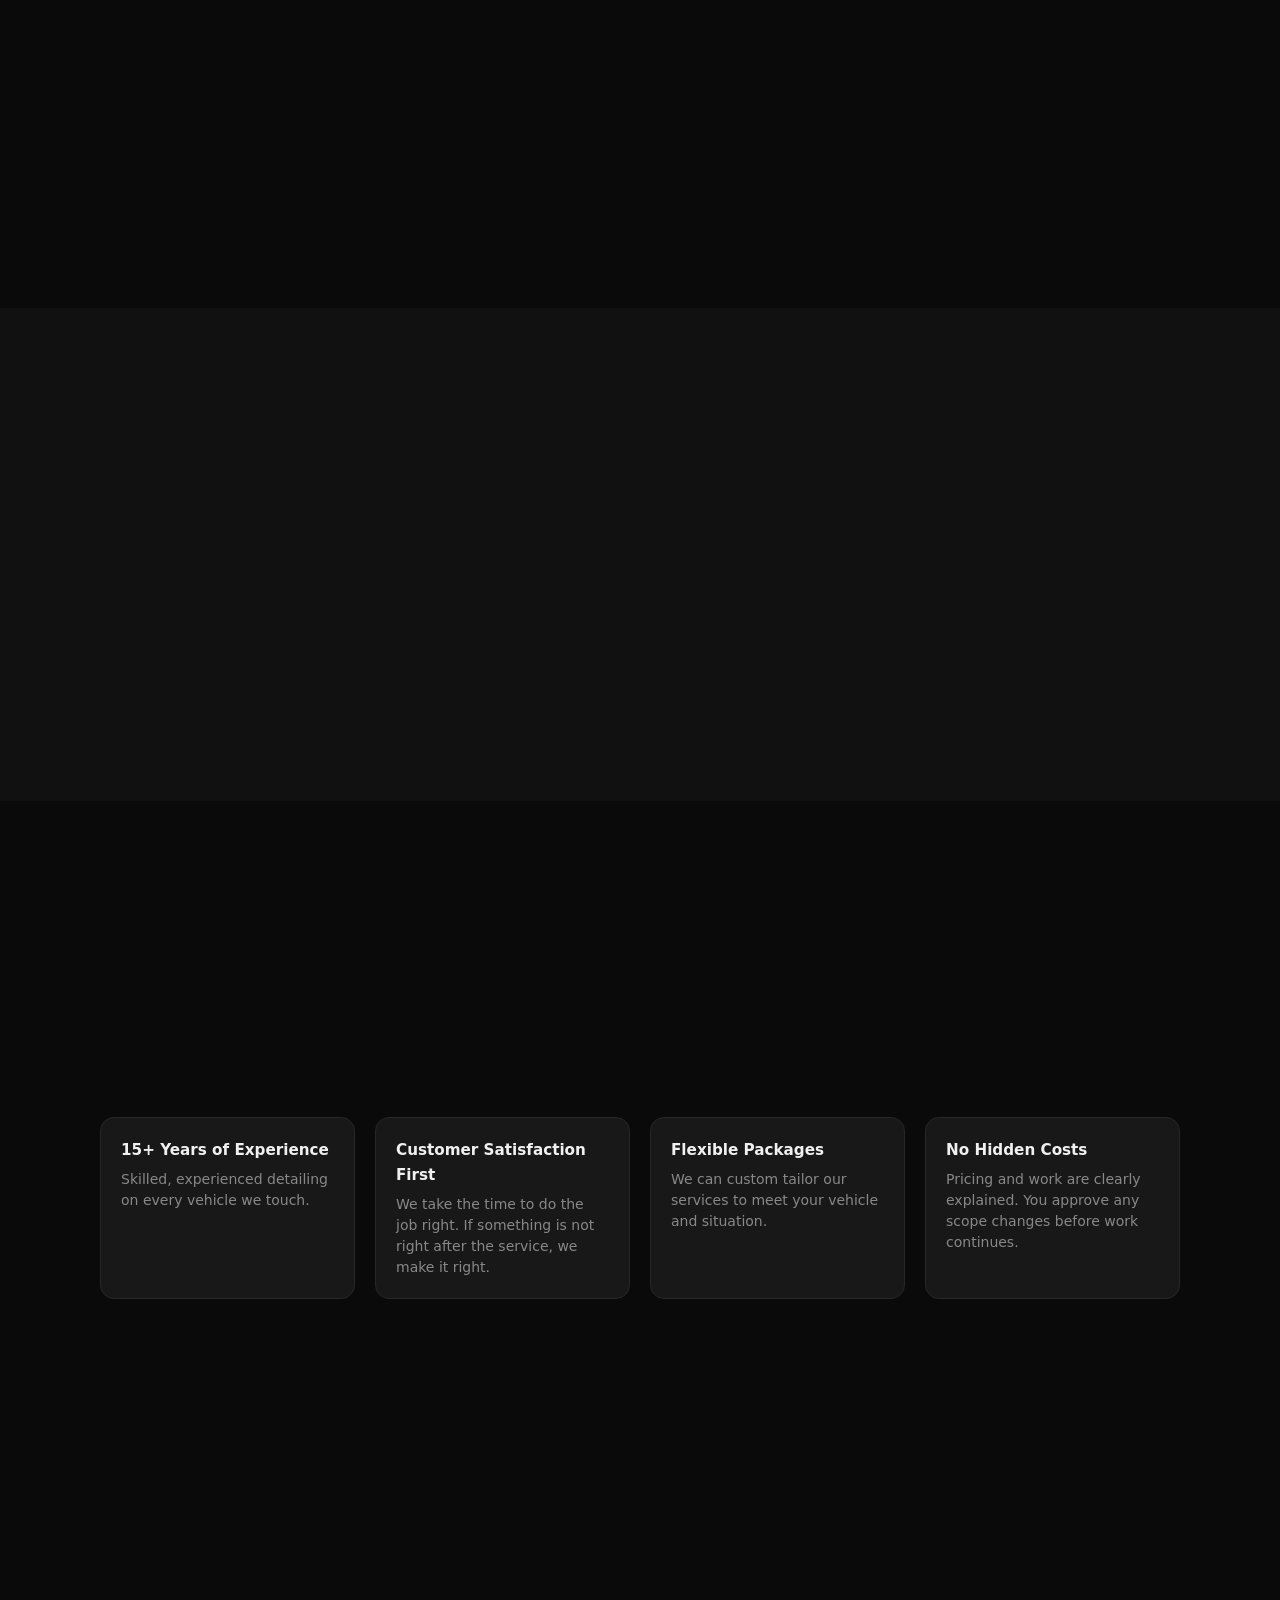
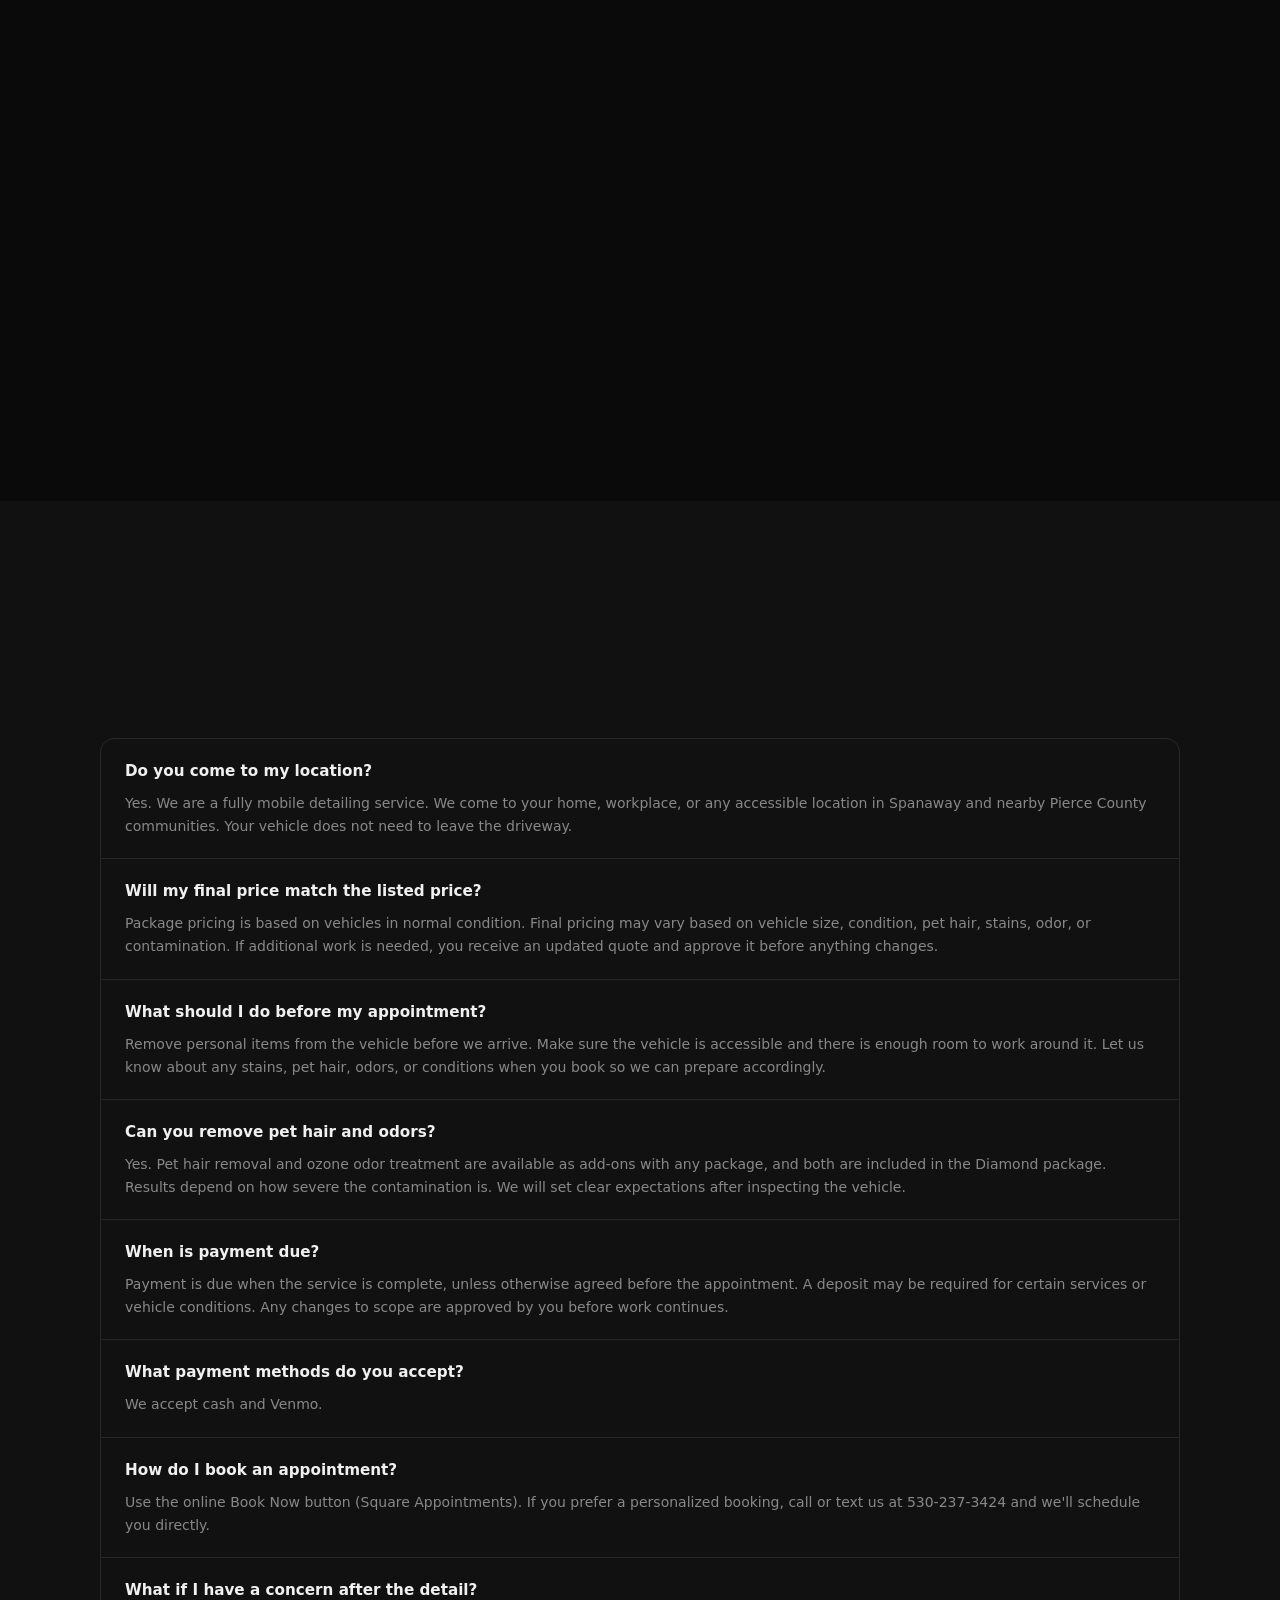
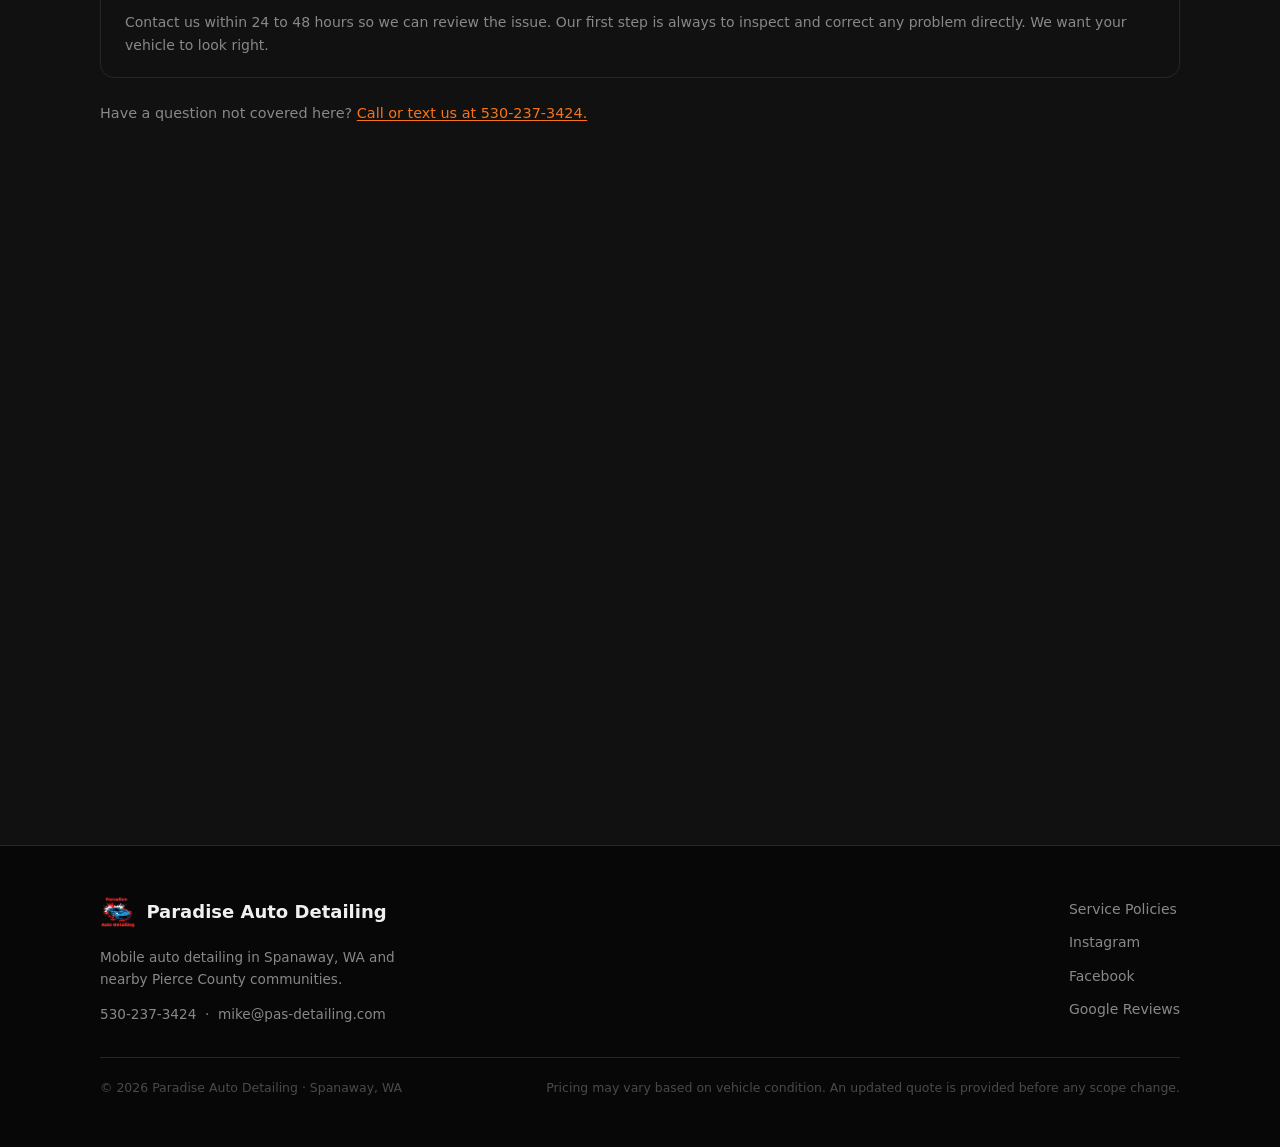
==== commit da2038bb: "Biohazard/ConsistencyCheck" ====
--- a/index.html
+++ b/index.html
@@ -278,8 +278,8 @@
           <li>Ozone odor treatment to neutralize smells at the source</li>
           <li>Exterior hand washed, wheels and tires scrubbed and dressed</li>
           <li>Clay bar decontamination removes bonded surface grime that regular washing leaves behind</li>
-          <li>Enhanced Paint &amp; Environment Protection (6 month) with compound sealant</li>
-          <li>Paint enhancement: light polish to improve surface clarity and reduce haze</li>
+          <li>Enhanced paint and environment protection with compound sealant (6 month protection)</li>
+          <li>Paint enhancement - polish to improve surface clarity and reduce haze</li>
         </ul>
         <div class="package__cta-row">
           <a class="btn btn--orange" href="YOUR_SQUARE_BOOKING_URL" target="_blank" rel="noopener noreferrer">Book Now</a>
@@ -300,7 +300,7 @@
           <li>Glass cleaned inside and out, mats washed</li>
           <li>Exterior hand washed, wheels and tires scrubbed and dressed</li>
           <li>Clay bar decontamination removes bonded surface contamination</li>
-          <li>Basic Paint and Environment Protection with compound sealant (machine-applied wax)</li>
+          <li>Machine-applied wax for paint and environmental resistance (3 month protection)</li>
         </ul>
         <p class="package__split"><span class="package__split-label">À la carte:</span> Interior $300 &nbsp;&middot;&nbsp; Exterior $275</p>
         <div class="package__cta-row">
@@ -353,43 +353,45 @@
       </article>
       </div>
 
-      <article class="package">
-        <div class="package__top">
-          <h3>Ceramic Coating</h3>
-          <span class="package__price"><span class="package__price-label">By Quote</span>—</span>
-        </div>
-        <p class="package__desc">Long-lasting hydrophobic protection and durable finish for your vehicle. Pricing varies by coating selection, vehicle size, and required prep; contact us for a personalized quote.</p>
-        <ul>
+      <article class="package package--wide">
+        <div class="package__left">
+          <div class="package__top">
+            <h3>Ceramic Coating</h3>
+            <span class="package__price"><span class="package__price-label">By Quote</span></span>
+          </div>
+          <p class="package__desc">Long-lasting hydrophobic protection and durable finish for your vehicle. Pricing varies by coating selection, vehicle size, and required prep; contact us for a personalized quote.</p>
+          <div class="package__cta-row">
+            <a class="btn btn--outline" href="#contact">Request Quote</a>
+            <a class="btn btn--orange" href="YOUR_SQUARE_BOOKING_URL" target="_blank" rel="noopener noreferrer">Book Now</a>
+          </div>
+          <p class="package__caption">Ceramic coatings require surface prep; request an inspection or quote to get started.</p>
+        </div>
+        <ul class="package__right">
           <li>Surface decontamination and clay bar</li>
           <li>Light paint correction and polishing as needed</li>
           <li>Coating application and controlled curing</li>
           <li>Post-cure inspection and maintenance guidance</li>
         </ul>
-        <div class="package__cta-row">
-          <a class="btn btn--outline" href="index.html#contact">Request Quote</a>
-          <a class="btn btn--orange" href="YOUR_SQUARE_BOOKING_URL" target="_blank" rel="noopener noreferrer">Book Now</a>
-        </div>
-        <p class="package__caption">Ceramic coatings require surface prep; request an inspection or quote to get started.</p>
       </article>
 
-      <article class="package package--biohazard">
-        <div class="package__top">
-          <h3>Biohazard Cleaning</h3>
-          <span class="package__price"><span class="package__price-label">Starting at</span>$600</span>
-        </div>
-        <p class="package__desc">Consultation-based specialty cleaning for hazardous contamination. Pricing depends on contaminant type, severity, vehicle size, and condition.</p>
-        <ul>
-          <li>On-site assessment and safety review</li>
-          <li>Specialized cleaning agents and PPE for safe remediation</li>
-          <li>Ozone odor treatment where applicable</li>
-          <li>Requote and approval required before work continues</li>
-        </ul>
-        <div class="package__cta-row">
-          <a class="btn btn--outline" href="index.html#contact">Request Quote</a>
-          <a class="btn btn--ghost" href="policies.html#biohazard-policy">Read Policy</a>
-        </div>
-        <p class="package__caption">We recommend the Diamond package for the best value if Silver or Standard cannot safely or effectively clean the vehicle.</p>
-      </article>
+      <div class="biohazard-notice">
+        <div class="biohazard-notice__head">
+          <svg class="biohazard-notice__icon" width="22" height="22" viewBox="0 0 24 24" fill="none" stroke="currentColor" stroke-width="2" stroke-linecap="round" stroke-linejoin="round" aria-hidden="true"><path d="M10.29 3.86L1.82 18a2 2 0 0 0 1.71 3h16.94a2 2 0 0 0 1.71-3L13.71 3.86a2 2 0 0 0-3.42 0z"/><line x1="12" y1="9" x2="12" y2="13"/><line x1="12" y1="17" x2="12.01" y2="17"/></svg>
+          <div>
+            <h3>Biohazard Cleaning</h3>
+            <span class="biohazard-notice__meta">Starting at $600 &middot; Consultation required before booking</span>
+          </div>
+        </div>
+        <p>Specialty cleaning for hazardous contamination: bodily fluids, vomit, pet contamination, and similar. Pricing depends on contaminant type, severity, vehicle size, and condition.</p>
+        <div class="biohazard-notice__upgrade">
+          <svg width="15" height="15" viewBox="0 0 24 24" fill="none" stroke="currentColor" stroke-width="2.5" stroke-linecap="round" stroke-linejoin="round" aria-hidden="true"><circle cx="12" cy="12" r="10"/><line x1="12" y1="8" x2="12" y2="12"/><line x1="12" y1="16" x2="12.01" y2="16"/></svg>
+          <p><strong>Package upgrade condition:</strong> If contamination is discovered at inspection that was not disclosed before booking, Standard or Silver details may need to be upgraded to a <strong>Gold Detail + Ozone Treatment</strong>. You will receive an updated quote and must approve any change before work begins.</p>
+        </div>
+        <div class="biohazard-notice__actions">
+          <a class="btn btn--outline" href="#contact">Request a Consultation</a>
+          <a class="btn btn--ghost" href="policies.html#biohazard-policy">Read the Policy</a>
+        </div>
+      </div>
 
     </div>
 
@@ -523,7 +525,7 @@
       </div>
       <div class="faq-item">
         <dt>What payment methods do you accept?</dt>
-        <dd>We accept cash and Venmo. We can also accept card payments on-site via Square when available — ask your technician or include a note when booking.</dd>
+        <dd>We accept cash and Venmo.</dd>
       </div>
       <div class="faq-item">
         <dt>How do I book an appointment?</dt>
--- a/assets/css/styles.css
+++ b/assets/css/styles.css
@@ -1,5 +1,5 @@
 ﻿/* ============================================================
-   Paradise Auto Detailing — styles.css
+   Paradise Auto Detailing | styles.css
    Dark premium automotive theme. Mobile-first.
    ============================================================ */
 
@@ -504,6 +504,113 @@
   }
 }
 
+/* --- Wide package card (Ceramic Coating etc.) --- */
+.package--wide {
+  grid-column: 1 / -1;
+  display: grid;
+  grid-template-columns: 1fr 1fr;
+  gap: clamp(1.5rem, 4vw, 2.5rem);
+  align-items: start;
+}
+@media (max-width: 599px) {
+  .package--wide {
+    grid-template-columns: 1fr;
+  }
+}
+.package__left {
+  display: flex;
+  flex-direction: column;
+  gap: 1rem;
+}
+.package__right {
+  display: flex;
+  flex-direction: column;
+  gap: 0.45rem;
+  padding-block-start: 0.2rem;
+}
+.package__right li {
+  font-size: 0.875rem;
+  color: var(--text-muted);
+  padding-left: 1.2rem;
+  position: relative;
+  line-height: 1.5;
+}
+.package__right li::before {
+  content: "–";
+  position: absolute;
+  left: 0;
+  color: var(--orange);
+}
+
+/* --- Biohazard signpost notice --- */
+.biohazard-notice {
+  grid-column: 1 / -1;
+  display: flex;
+  flex-direction: column;
+  gap: 1rem;
+  border: 1px solid rgba(249,115,22,0.35);
+  border-left: 4px solid var(--orange);
+  border-radius: var(--radius);
+  background: rgba(249,115,22,0.07);
+  padding: 1.375rem 1.625rem;
+}
+.biohazard-notice__head {
+  display: flex;
+  align-items: center;
+  gap: 0.875rem;
+}
+.biohazard-notice__icon {
+  flex-shrink: 0;
+  color: var(--orange);
+}
+.biohazard-notice__head h3 {
+  font-size: 1.05rem;
+  font-weight: 700;
+  color: var(--text);
+  margin-bottom: 0.15rem;
+  line-height: 1.3;
+}
+.biohazard-notice__meta {
+  font-size: 0.8rem;
+  color: var(--orange);
+  font-weight: 600;
+  display: block;
+}
+.biohazard-notice > p {
+  font-size: 0.875rem;
+  color: var(--text-muted);
+  max-width: none;
+  line-height: 1.65;
+}
+.biohazard-notice__upgrade {
+  display: flex;
+  align-items: flex-start;
+  gap: 0.625rem;
+  background: rgba(249,115,22,0.08);
+  border: 1px solid rgba(249,115,22,0.25);
+  border-radius: var(--radius-sm);
+  padding: 0.875rem 1rem;
+}
+.biohazard-notice__upgrade svg {
+  flex-shrink: 0;
+  color: var(--orange);
+  margin-top: 0.15em;
+}
+.biohazard-notice__upgrade p {
+  font-size: 0.825rem;
+  color: var(--text-muted);
+  max-width: none;
+  line-height: 1.6;
+}
+.biohazard-notice__upgrade strong {
+  color: var(--text);
+}
+.biohazard-notice__actions {
+  display: flex;
+  flex-wrap: wrap;
+  gap: 0.5rem;
+}
+
 /* Extras / specialty */
 .extras {
   background: var(--card);
--- a/assets/css/styles.css
+++ b/assets/css/styles.css
@@ -1,5 +1,5 @@
 ﻿/* ============================================================
-   Paradise Auto Detailing — styles.css
+   Paradise Auto Detailing | styles.css
    Dark premium automotive theme. Mobile-first.
    ============================================================ */
 
@@ -504,6 +504,113 @@
   }
 }
 
+/* --- Wide package card (Ceramic Coating etc.) --- */
+.package--wide {
+  grid-column: 1 / -1;
+  display: grid;
+  grid-template-columns: 1fr 1fr;
+  gap: clamp(1.5rem, 4vw, 2.5rem);
+  align-items: start;
+}
+@media (max-width: 599px) {
+  .package--wide {
+    grid-template-columns: 1fr;
+  }
+}
+.package__left {
+  display: flex;
+  flex-direction: column;
+  gap: 1rem;
+}
+.package__right {
+  display: flex;
+  flex-direction: column;
+  gap: 0.45rem;
+  padding-block-start: 0.2rem;
+}
+.package__right li {
+  font-size: 0.875rem;
+  color: var(--text-muted);
+  padding-left: 1.2rem;
+  position: relative;
+  line-height: 1.5;
+}
+.package__right li::before {
+  content: "–";
+  position: absolute;
+  left: 0;
+  color: var(--orange);
+}
+
+/* --- Biohazard signpost notice --- */
+.biohazard-notice {
+  grid-column: 1 / -1;
+  display: flex;
+  flex-direction: column;
+  gap: 1rem;
+  border: 1px solid rgba(249,115,22,0.35);
+  border-left: 4px solid var(--orange);
+  border-radius: var(--radius);
+  background: rgba(249,115,22,0.07);
+  padding: 1.375rem 1.625rem;
+}
+.biohazard-notice__head {
+  display: flex;
+  align-items: center;
+  gap: 0.875rem;
+}
+.biohazard-notice__icon {
+  flex-shrink: 0;
+  color: var(--orange);
+}
+.biohazard-notice__head h3 {
+  font-size: 1.05rem;
+  font-weight: 700;
+  color: var(--text);
+  margin-bottom: 0.15rem;
+  line-height: 1.3;
+}
+.biohazard-notice__meta {
+  font-size: 0.8rem;
+  color: var(--orange);
+  font-weight: 600;
+  display: block;
+}
+.biohazard-notice > p {
+  font-size: 0.875rem;
+  color: var(--text-muted);
+  max-width: none;
+  line-height: 1.65;
+}
+.biohazard-notice__upgrade {
+  display: flex;
+  align-items: flex-start;
+  gap: 0.625rem;
+  background: rgba(249,115,22,0.08);
+  border: 1px solid rgba(249,115,22,0.25);
+  border-radius: var(--radius-sm);
+  padding: 0.875rem 1rem;
+}
+.biohazard-notice__upgrade svg {
+  flex-shrink: 0;
+  color: var(--orange);
+  margin-top: 0.15em;
+}
+.biohazard-notice__upgrade p {
+  font-size: 0.825rem;
+  color: var(--text-muted);
+  max-width: none;
+  line-height: 1.6;
+}
+.biohazard-notice__upgrade strong {
+  color: var(--text);
+}
+.biohazard-notice__actions {
+  display: flex;
+  flex-wrap: wrap;
+  gap: 0.5rem;
+}
+
 /* Extras / specialty */
 .extras {
   background: var(--card);
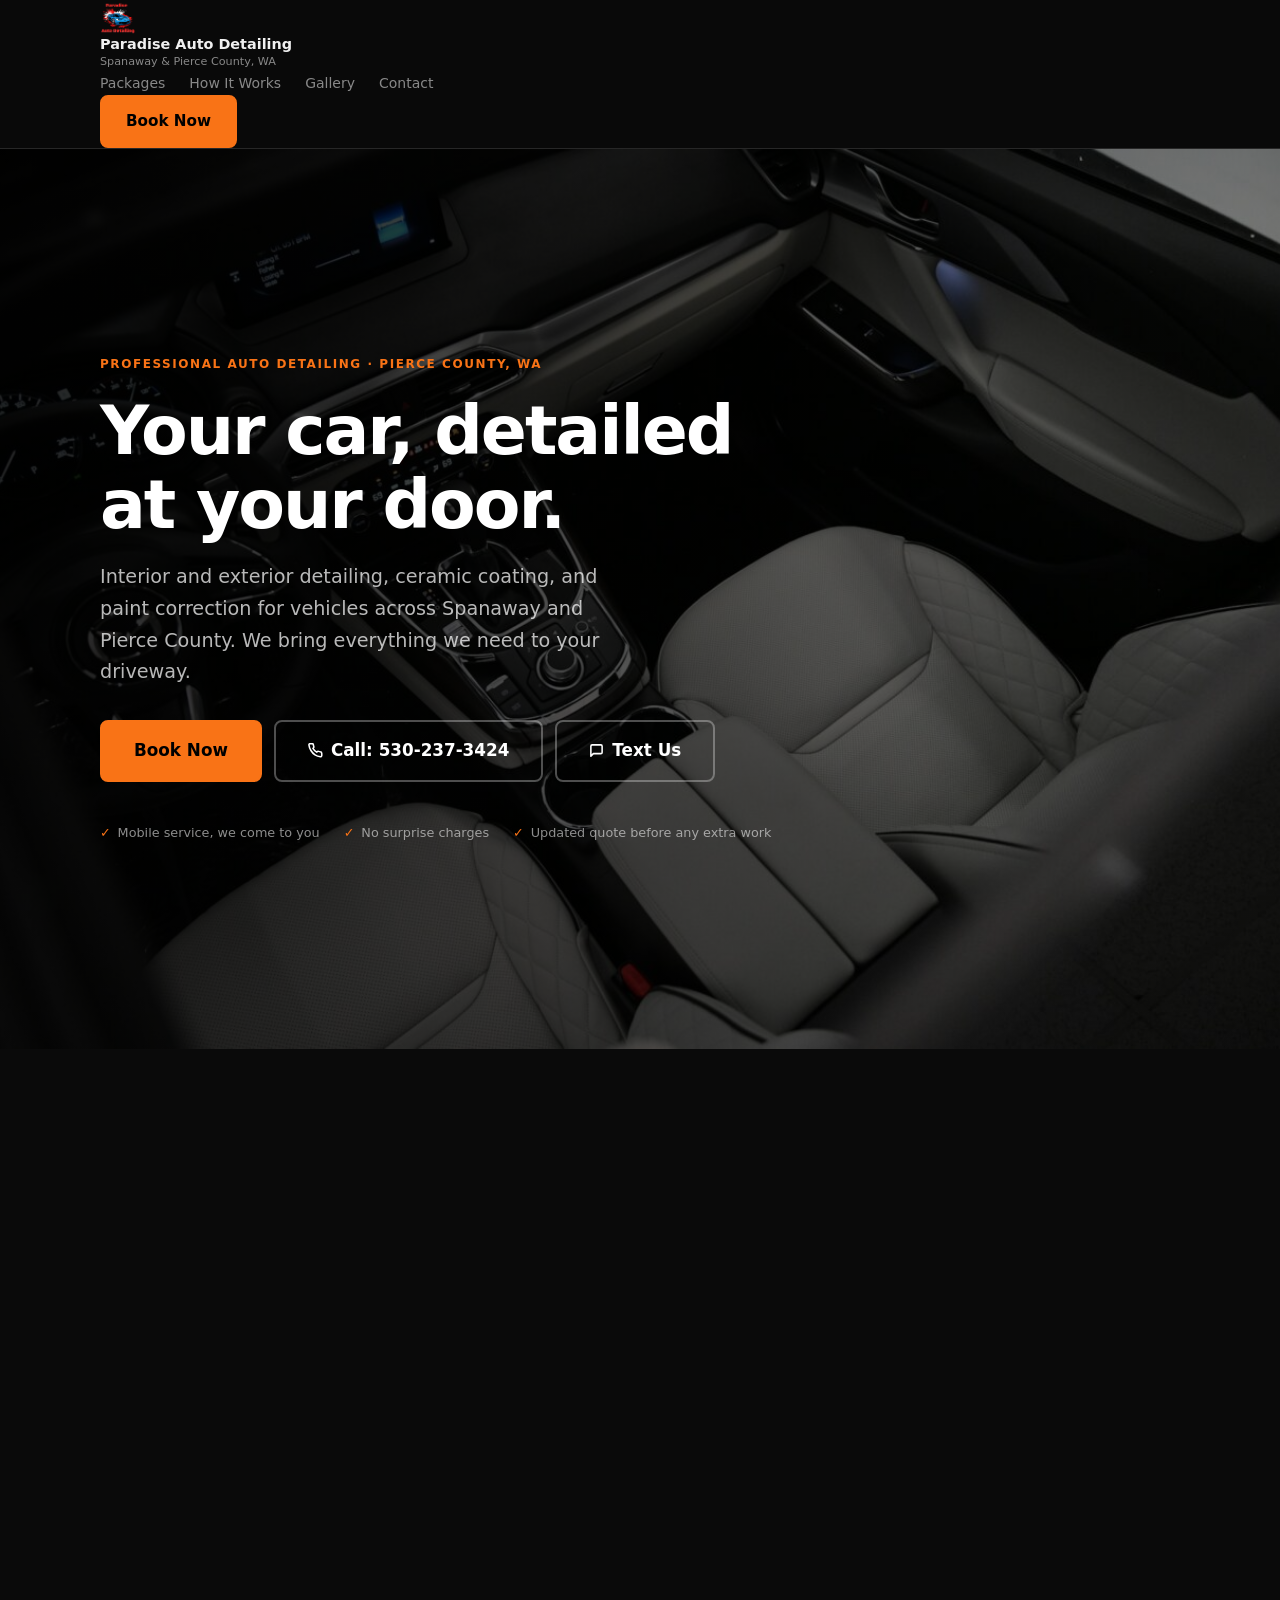
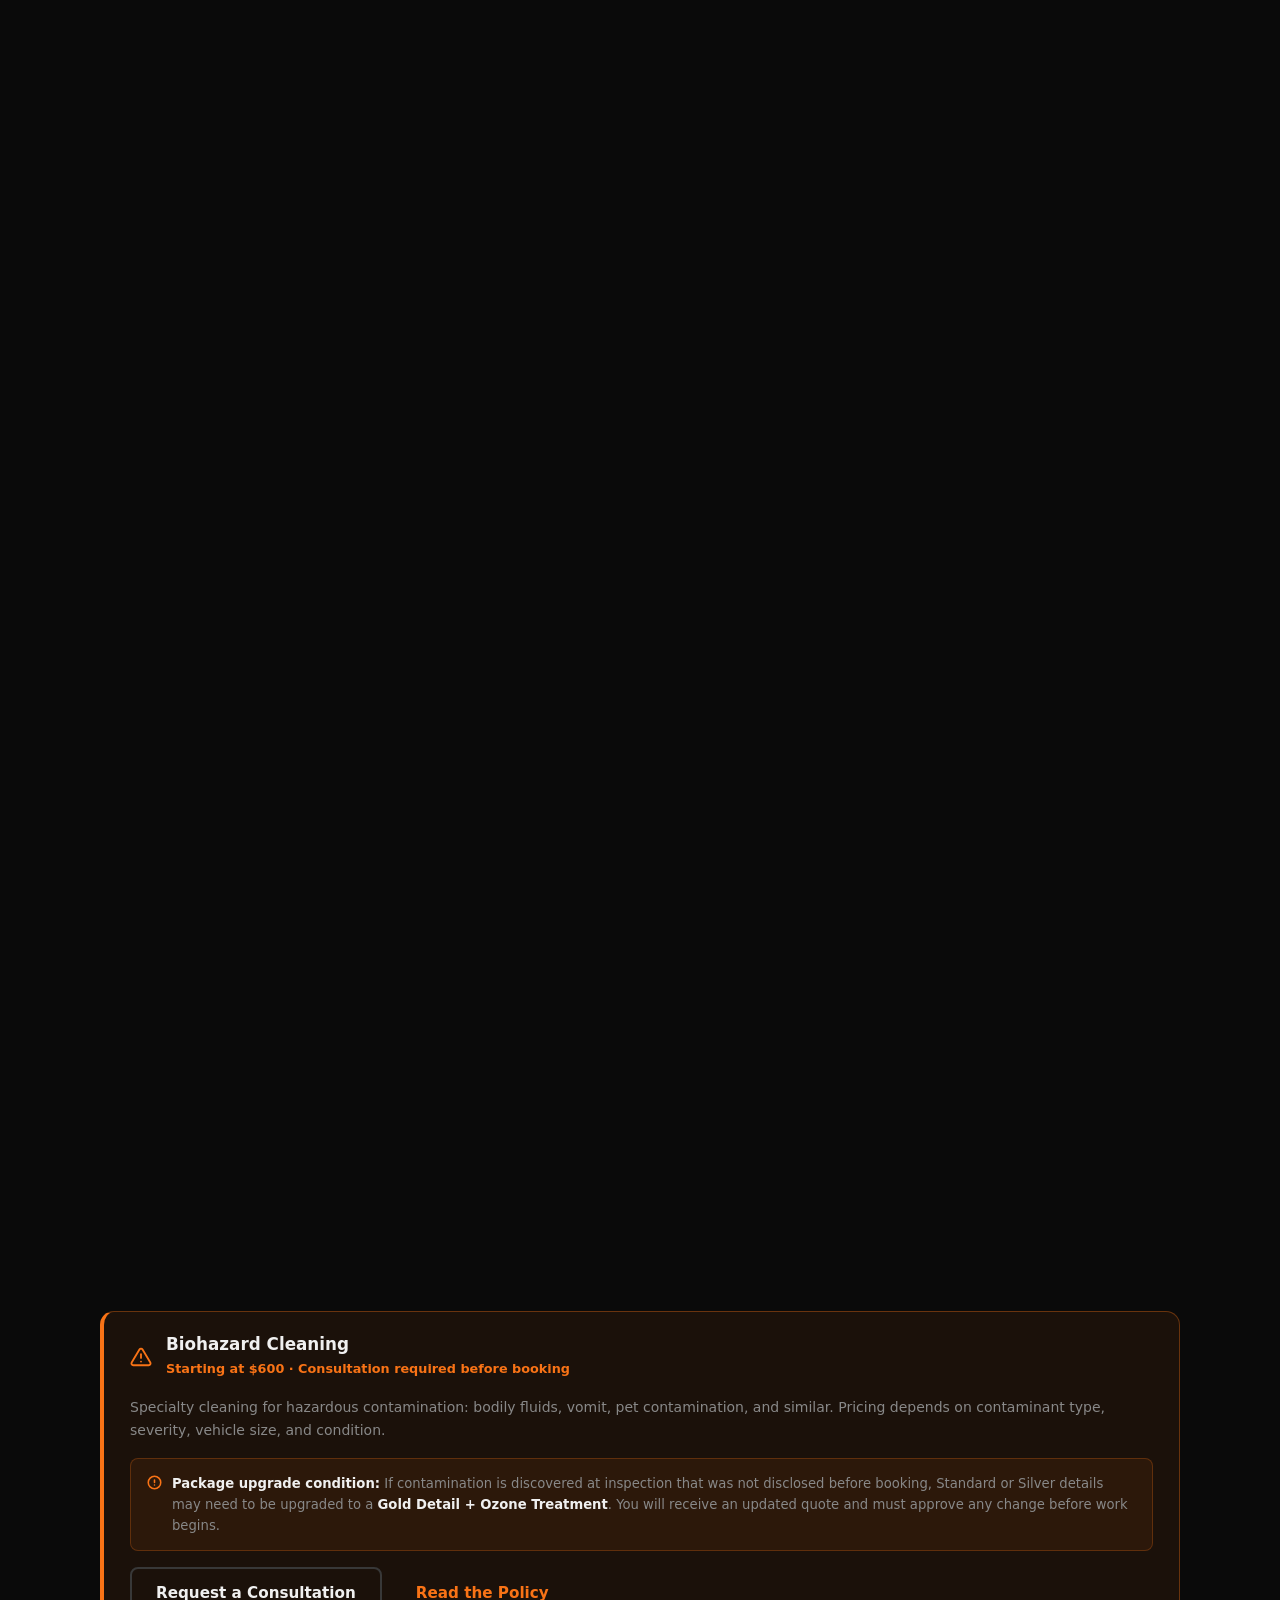
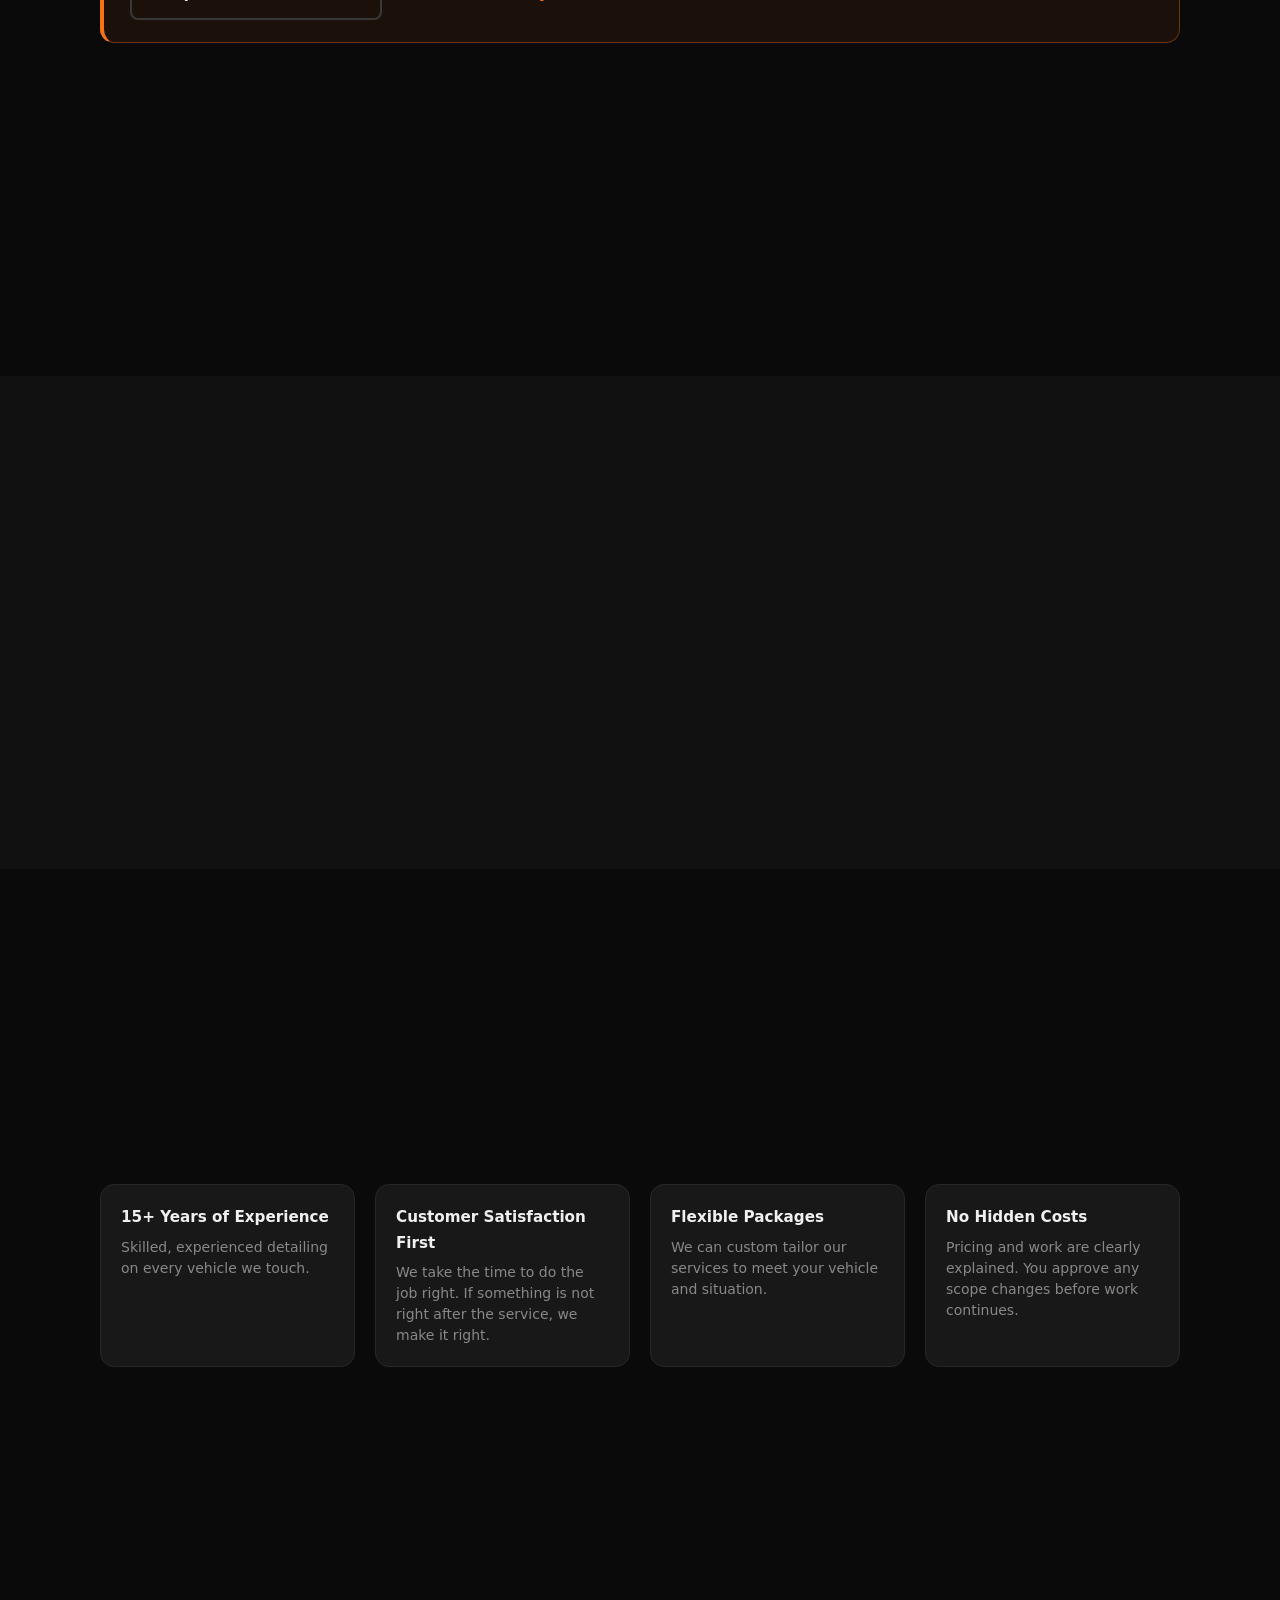
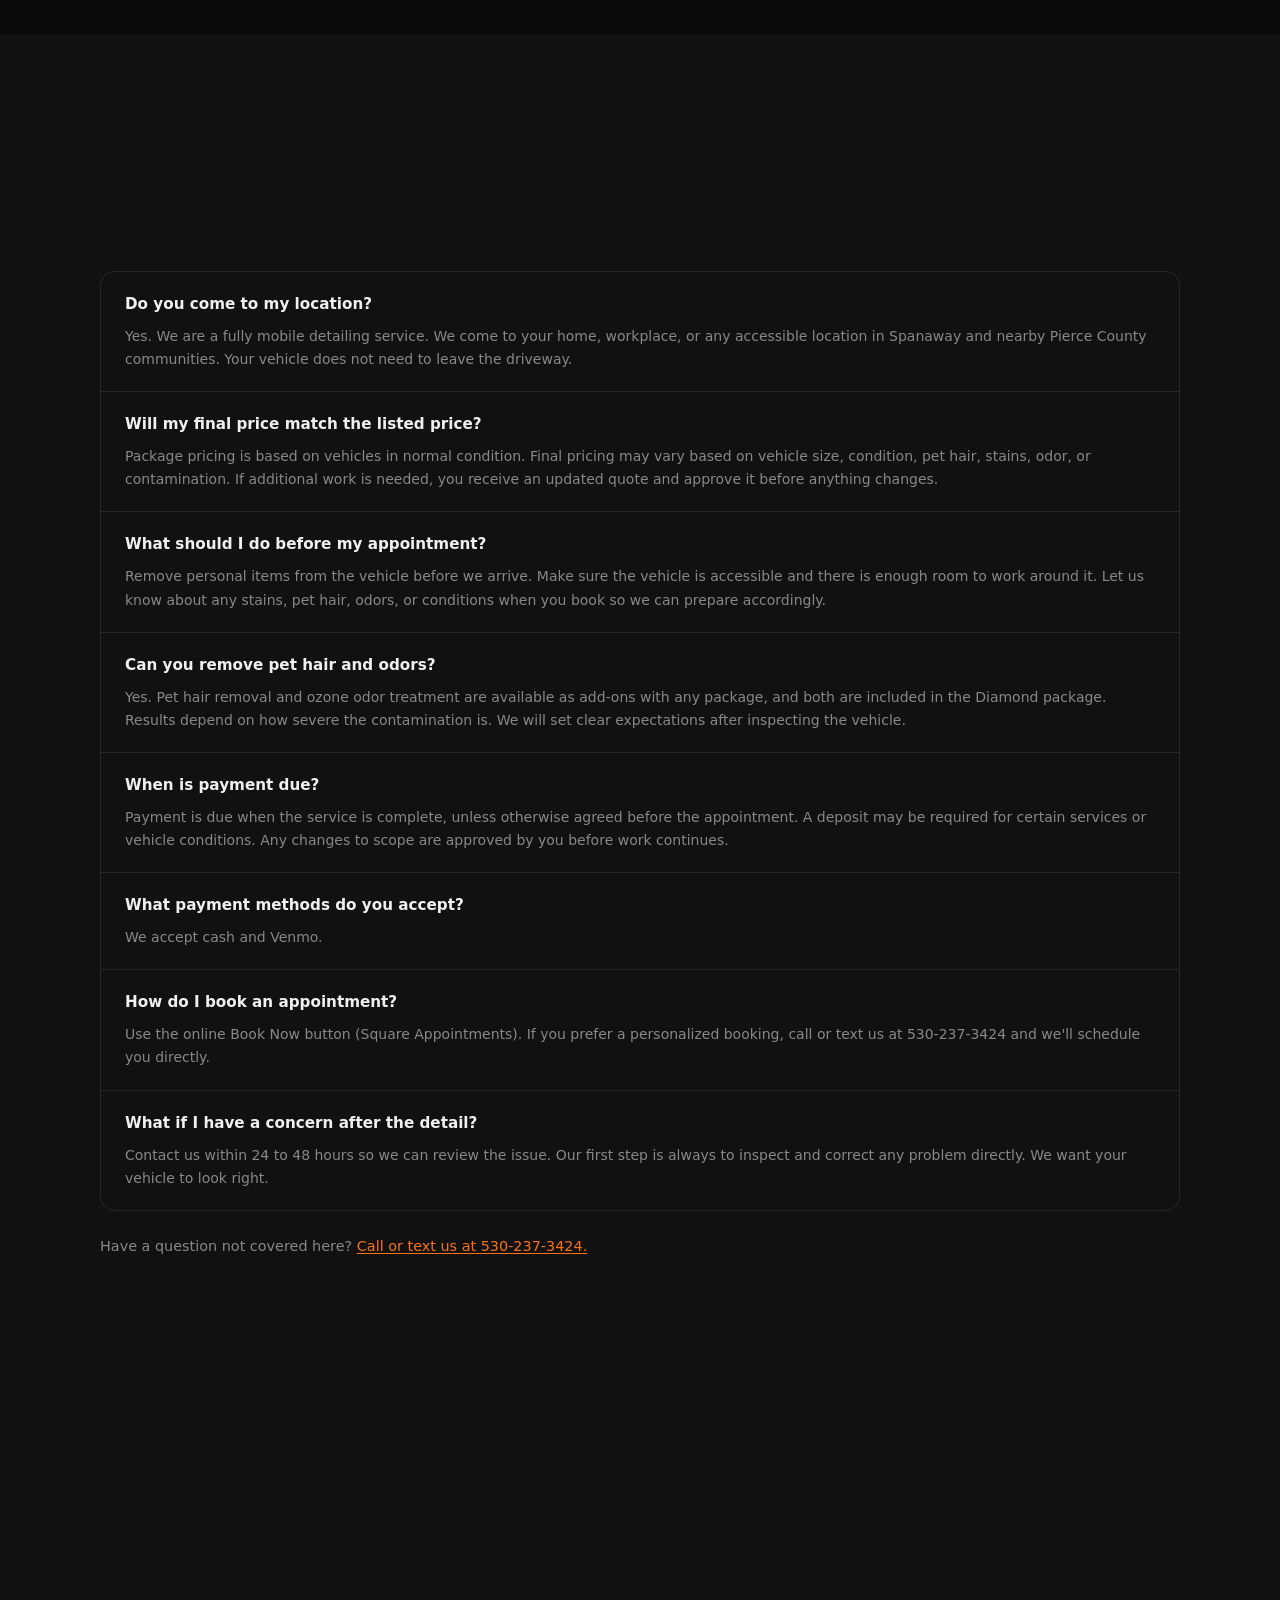
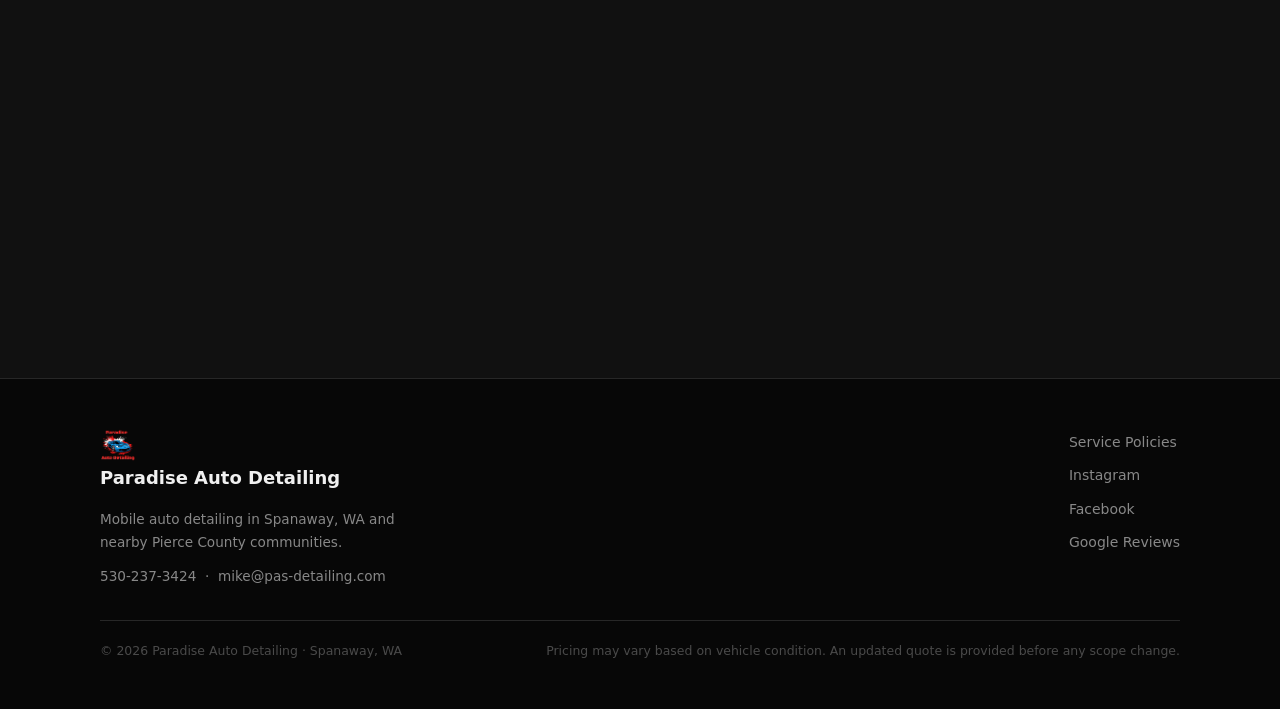
==== commit 2914519c: "Add interactive gallery and booking links" ====
--- a/index.html
+++ b/index.html
@@ -213,7 +213,7 @@
       <a href="#gallery">Gallery</a>
       <a href="#contact">Contact</a>
     </nav>
-    <a class="btn btn--orange header__cta" href="YOUR_SQUARE_BOOKING_URL" target="_blank" rel="noopener noreferrer">Book Now</a>
+    <a class="btn btn--orange header__cta" href="https://calendly.com/mike-pas-detailing/30min?back=1&amp;month=2026-05" target="_blank" rel="noopener noreferrer">Book Now</a>
     <button class="hamburger" type="button" aria-label="Open menu" aria-expanded="false" aria-controls="mobile-menu">
       <span></span><span></span><span></span>
     </button>
@@ -238,7 +238,7 @@
     <h1>Your car, detailed<br>at your door.</h1>
     <p class="hero__sub">Interior and exterior detailing, ceramic coating, and paint correction for vehicles across Spanaway and Pierce County. We bring everything we need to your driveway.</p>
     <div class="btn-row">
-      <a class="btn btn--orange btn--lg" href="YOUR_SQUARE_BOOKING_URL" target="_blank" rel="noopener noreferrer">Book Now</a>
+      <a class="btn btn--orange btn--lg" href="https://calendly.com/mike-pas-detailing/30min?back=1&amp;month=2026-05" target="_blank" rel="noopener noreferrer">Book Now</a>
       <a class="btn btn--outline btn--lg" href="tel:+15302373424">
         <svg class="btn__icon" width="15" height="15" viewBox="0 0 24 24" fill="none" stroke="currentColor" stroke-width="2.5" stroke-linecap="round" stroke-linejoin="round" aria-hidden="true"><path d="M22 16.92v3a2 2 0 0 1-2.18 2 19.79 19.79 0 0 1-8.63-3.07A19.5 19.5 0 0 1 4.69 12 19.79 19.79 0 0 1 1.56 3.36 2 2 0 0 1 3.53 1h3a2 2 0 0 1 2 1.72c.127.96.361 1.903.7 2.81a2 2 0 0 1-.45 2.11L7.91 8.7a16 16 0 0 0 6 6l.86-.86a2 2 0 0 1 2.11-.45c.907.339 1.85.573 2.81.7A2 2 0 0 1 21.73 16z"/></svg>
         Call: 530-237-3424
@@ -282,7 +282,7 @@
           <li>Paint enhancement - polish to improve surface clarity and reduce haze</li>
         </ul>
         <div class="package__cta-row">
-          <a class="btn btn--orange" href="YOUR_SQUARE_BOOKING_URL" target="_blank" rel="noopener noreferrer">Book Now</a>
+          <a class="btn btn--orange" href="https://calendly.com/mike-pas-detailing/30min?back=1&amp;month=2026-05" target="_blank" rel="noopener noreferrer">Book Now</a>
           <a class="btn btn--outline" href="tel:+15302373424"><svg class="btn__icon" width="14" height="14" viewBox="0 0 24 24" fill="none" stroke="currentColor" stroke-width="2.5" stroke-linecap="round" stroke-linejoin="round" aria-hidden="true"><path d="M22 16.92v3a2 2 0 0 1-2.18 2 19.79 19.79 0 0 1-8.63-3.07A19.5 19.5 0 0 1 4.69 12 19.79 19.79 0 0 1 1.56 3.36 2 2 0 0 1 3.53 1h3a2 2 0 0 1 2 1.72c.127.96.361 1.903.7 2.81a2 2 0 0 1-.45 2.11L7.91 8.7a16 16 0 0 0 6 6l.86-.86a2 2 0 0 1 2.11-.45c.907.339 1.85.573 2.81.7A2 2 0 0 1 21.73 16z"/></svg> Call for a Quote</a>
         </div>
         <p class="package__caption">Add-ons available. Call to build a custom package.</p>
@@ -304,7 +304,7 @@
         </ul>
         <p class="package__split"><span class="package__split-label">À la carte:</span> Interior $300 &nbsp;&middot;&nbsp; Exterior $275</p>
         <div class="package__cta-row">
-          <a class="btn btn--orange" href="YOUR_SQUARE_BOOKING_URL" target="_blank" rel="noopener noreferrer">Book Now</a>
+          <a class="btn btn--orange" href="https://calendly.com/mike-pas-detailing/30min?back=1&amp;month=2026-05" target="_blank" rel="noopener noreferrer">Book Now</a>
           <a class="btn btn--outline" href="tel:+15302373424"><svg class="btn__icon" width="14" height="14" viewBox="0 0 24 24" fill="none" stroke="currentColor" stroke-width="2.5" stroke-linecap="round" stroke-linejoin="round" aria-hidden="true"><path d="M22 16.92v3a2 2 0 0 1-2.18 2 19.79 19.79 0 0 1-8.63-3.07A19.5 19.5 0 0 1 4.69 12 19.79 19.79 0 0 1 1.56 3.36 2 2 0 0 1 3.53 1h3a2 2 0 0 1 2 1.72c.127.96.361 1.903.7 2.81a2 2 0 0 1-.45 2.11L7.91 8.7a16 16 0 0 0 6 6l.86-.86a2 2 0 0 1 2.11-.45c.907.339 1.85.573 2.81.7A2 2 0 0 1 21.73 16z"/></svg> Call for a Quote</a>
         </div>
         <p class="package__caption">Book interior and exterior together and <span class="package__caption-savings">save $75</span>.</p>
@@ -326,7 +326,7 @@
         </ul>
         <p class="package__split"><span class="package__split-label">À la carte:</span> Interior $250 &nbsp;&middot;&nbsp; Exterior $200</p>
         <div class="package__cta-row">
-          <a class="btn btn--orange" href="YOUR_SQUARE_BOOKING_URL" target="_blank" rel="noopener noreferrer">Book Now</a>
+          <a class="btn btn--orange" href="https://calendly.com/mike-pas-detailing/30min?back=1&amp;month=2026-05" target="_blank" rel="noopener noreferrer">Book Now</a>
           <a class="btn btn--outline" href="tel:+15302373424"><svg class="btn__icon" width="14" height="14" viewBox="0 0 24 24" fill="none" stroke="currentColor" stroke-width="2.5" stroke-linecap="round" stroke-linejoin="round" aria-hidden="true"><path d="M22 16.92v3a2 2 0 0 1-2.18 2 19.79 19.79 0 0 1-8.63-3.07A19.5 19.5 0 0 1 4.69 12 19.79 19.79 0 0 1 1.56 3.36 2 2 0 0 1 3.53 1h3a2 2 0 0 1 2 1.72c.127.96.361 1.903.7 2.81a2 2 0 0 1-.45 2.11L7.91 8.7a16 16 0 0 0 6 6l.86-.86a2 2 0 0 1 2.11-.45c.907.339 1.85.573 2.81.7A2 2 0 0 1 21.73 16z"/></svg> Call for a Quote</a>
         </div>
         <p class="package__caption">Book interior and exterior together and <span class="package__caption-savings">save $50</span>.</p>
@@ -346,7 +346,7 @@
         </ul>
         <p class="package__split"><span class="package__split-label">À la carte:</span> Interior $200 &nbsp;&middot;&nbsp; Exterior $150</p>
         <div class="package__cta-row">
-          <a class="btn btn--orange" href="YOUR_SQUARE_BOOKING_URL" target="_blank" rel="noopener noreferrer">Book Now</a>
+          <a class="btn btn--orange" href="https://calendly.com/mike-pas-detailing/30min?back=1&amp;month=2026-05" target="_blank" rel="noopener noreferrer">Book Now</a>
           <a class="btn btn--outline" href="tel:+15302373424"><svg class="btn__icon" width="14" height="14" viewBox="0 0 24 24" fill="none" stroke="currentColor" stroke-width="2.5" stroke-linecap="round" stroke-linejoin="round" aria-hidden="true"><path d="M22 16.92v3a2 2 0 0 1-2.18 2 19.79 19.79 0 0 1-8.63-3.07A19.5 19.5 0 0 1 4.69 12 19.79 19.79 0 0 1 1.56 3.36 2 2 0 0 1 3.53 1h3a2 2 0 0 1 2 1.72c.127.96.361 1.903.7 2.81a2 2 0 0 1-.45 2.11L7.91 8.7a16 16 0 0 0 6 6l.86-.86a2 2 0 0 1 2.11-.45c.907.339 1.85.573 2.81.7A2 2 0 0 1 21.73 16z"/></svg> Call for a Quote</a>
         </div>
         <p class="package__caption">Book interior and exterior together and <span class="package__caption-savings">save $100</span>.</p>
@@ -362,7 +362,7 @@
           <p class="package__desc">Long-lasting hydrophobic protection and durable finish for your vehicle. Pricing varies by coating selection, vehicle size, and required prep; contact us for a personalized quote.</p>
           <div class="package__cta-row">
             <a class="btn btn--outline" href="#contact">Request Quote</a>
-            <a class="btn btn--orange" href="YOUR_SQUARE_BOOKING_URL" target="_blank" rel="noopener noreferrer">Book Now</a>
+            <a class="btn btn--orange" href="https://calendly.com/mike-pas-detailing/30min?back=1&amp;month=2026-05" target="_blank" rel="noopener noreferrer">Book Now</a>
           </div>
           <p class="package__caption">Ceramic coatings require surface prep; request an inspection or quote to get started.</p>
         </div>
@@ -472,16 +472,103 @@
       <h2>Our Work</h2>
       <a class="btn btn--ghost" href="https://www.instagram.com/_paradiseautodetailing/" target="_blank" rel="noopener noreferrer">Follow on Instagram &uarr;</a>
     </header>
-    <div class="gallery">
-      <figure class="gallery__item gallery__item--featured">
-        <img src="assets/img/live/exterior-source.jpg" alt="Polished wheel and tire close-up after a professional exterior hand wash and tire dressing." loading="lazy" width="1280" height="851">
-      </figure>
-      <figure class="gallery__item">
-        <img src="assets/img/live/hero-source.jpg" alt="Clean vehicle interior after a professional interior detail, spotless seats and dashboard." loading="lazy" width="1280" height="851">
-      </figure>
-      <figure class="gallery__item">
-        <img src="assets/img/live/addon-source.jpg" alt="Engine bay after a professional engine detail, degreased and dressed." loading="lazy" width="1280" height="851">
-      </figure>
+    <div class="gallery" data-gallery data-mode="comparison">
+      <div class="gallery__feature">
+        <div class="gallery__viewer-copy" aria-live="polite">
+          <div class="gallery__viewer-meta">
+            <p class="eyebrow">Tap a thumbnail</p>
+            <span class="gallery__viewer-mode" data-gallery-mode>Before / After</span>
+          </div>
+          <h3 data-gallery-title>White truck exterior refresh</h3>
+          <p data-gallery-description>Drag the slider to compare the wash, wheel cleanup, and gloss boost on this work truck.</p>
+        </div>
+        <div class="comparison-slider" data-gallery-slider style="--comparison-position: 54%;">
+          <img data-gallery-before src="assets/img/detail-pics/wht-ram-before.jpg" alt="White work truck before exterior detailing with road film on the paint and wheels.">
+          <div class="comparison-slider__after" data-gallery-after-wrapper>
+            <img data-gallery-after src="assets/img/detail-pics/wht-ram-after.jpg" alt="White work truck after exterior detailing with a brighter paint finish and cleaner wheels.">
+          </div>
+          <span class="comparison-slider__label comparison-slider__label--before">Before</span>
+          <span class="comparison-slider__label comparison-slider__label--after">After</span>
+          <span class="comparison-slider__divider" aria-hidden="true"></span>
+          <span class="comparison-slider__handle" aria-hidden="true"></span>
+          <input class="comparison-slider__range" data-gallery-range type="range" min="0" max="100" value="54" aria-label="Compare before and after detailing results">
+        </div>
+        <p class="gallery__viewer-hint" data-gallery-hint>Drag the handle left or right to compare the result.</p>
+      </div>
+      <div class="gallery__thumbs" aria-label="Gallery thumbnails">
+        <button class="gallery__thumb is-active" type="button" aria-pressed="true" data-gallery-item data-active data-tag="Before / After" data-title="White truck exterior refresh" data-description="Drag the slider to compare the wash, wheel cleanup, and gloss boost on this work truck." data-before="assets/img/detail-pics/wht-ram-before.jpg" data-after="assets/img/detail-pics/wht-ram-after.jpg" data-before-alt="White work truck before exterior detailing with road film on the paint and wheels." data-after-alt="White work truck after exterior detailing with a brighter paint finish and cleaner wheels." data-position="54">
+          <span class="gallery__thumb-badge">Before / After</span>
+          <img src="assets/img/detail-pics/wht-ram-after.jpg" alt="" loading="lazy" decoding="async">
+          <span class="gallery__thumb-copy">
+            <strong>White truck</strong>
+            <span>Exterior wash and gloss</span>
+          </span>
+        </button>
+        <button class="gallery__thumb" type="button" aria-pressed="false" data-gallery-item data-tag="Before / After" data-title="Floor mat extraction" data-description="See how extraction lifted the buildup and restored a cleaner, more even finish." data-before="assets/img/detail-pics/floormat-before.jpg" data-after="assets/img/detail-pics/floormat-after.jpg" data-before-alt="Floor mat before extraction with heavy dirt and staining." data-after-alt="Floor mat after extraction and cleaning with a more even, darker finish." data-position="50">
+          <span class="gallery__thumb-badge">Before / After</span>
+          <img src="assets/img/detail-pics/floormat-after.jpg" alt="" loading="lazy" decoding="async">
+          <span class="gallery__thumb-copy">
+            <strong>Floor mats</strong>
+            <span>Heavy soil removal</span>
+          </span>
+        </button>
+        <button class="gallery__thumb" type="button" aria-pressed="false" data-gallery-item data-tag="Before / After" data-title="Headlight revival" data-description="Compare the haze before service with the sharper lens clarity after restoration." data-before="assets/img/detail-pics/headlight-before.jpg" data-after="assets/img/detail-pics/headlight-after.jpg" data-before-alt="Headlight lens before restoration with cloudy oxidation." data-after-alt="Headlight lens after restoration with clearer, brighter lens surface." data-position="50">
+          <span class="gallery__thumb-badge">Before / After</span>
+          <img src="assets/img/detail-pics/headlight-after.jpg" alt="" loading="lazy" decoding="async">
+          <span class="gallery__thumb-copy">
+            <strong>Headlights</strong>
+            <span>Clarity restored</span>
+          </span>
+        </button>
+        <button class="gallery__thumb" type="button" aria-pressed="false" data-gallery-item data-tag="Before / After" data-title="Water spot removal" data-description="Slide across the photo to see mineral spotting reduced and finish clarity brought back." data-before="assets/img/detail-pics/waterspot-before.jpg" data-after="assets/img/detail-pics/waterspot-after.jpg" data-before-alt="Vehicle surface before water spot removal with visible mineral spotting." data-after-alt="Vehicle surface after water spot removal with a clearer finish." data-position="50">
+          <span class="gallery__thumb-badge">Before / After</span>
+          <img src="assets/img/detail-pics/waterspot-after.jpg" alt="" loading="lazy" decoding="async">
+          <span class="gallery__thumb-copy">
+            <strong>Water spots</strong>
+            <span>Mineral buildup cleanup</span>
+          </span>
+        </button>
+        <button class="gallery__thumb" type="button" aria-pressed="false" data-gallery-item data-tag="Before / After" data-title="Wheel well cleanup" data-description="This before-and-after shows the difference in the wheel well and lower trim after cleanup." data-before="assets/img/detail-pics/wheel-well-before.jpg" data-after="assets/img/detail-pics/wheel-well-after.jpg" data-before-alt="Wheel well before cleaning with dirt buildup on trim and inner surfaces." data-after-alt="Wheel well after cleaning with darker trim and less visible grime." data-position="50">
+          <span class="gallery__thumb-badge">Before / After</span>
+          <img src="assets/img/detail-pics/wheel-well-after.jpg" alt="" loading="lazy" decoding="async">
+          <span class="gallery__thumb-copy">
+            <strong>Wheel wells</strong>
+            <span>Trim and underbody cleanup</span>
+          </span>
+        </button>
+        <button class="gallery__thumb" type="button" aria-pressed="false" data-gallery-item data-tag="Before / After" data-title="Scratch improvement" data-description="Move the slider to compare visible scratch reduction after correction work." data-before="assets/img/detail-pics/scratches-before.jpg" data-after="assets/img/detail-pics/scratches-after.jpg" data-before-alt="Paint surface before scratch correction with visible swirls and marks." data-after-alt="Paint surface after correction with reduced scratches and improved gloss." data-position="50">
+          <span class="gallery__thumb-badge">Before / After</span>
+          <img src="assets/img/detail-pics/scratches-after.jpg" alt="" loading="lazy" decoding="async">
+          <span class="gallery__thumb-copy">
+            <strong>Scratch repair</strong>
+            <span>Paint correction pass</span>
+          </span>
+        </button>
+        <button class="gallery__thumb" type="button" aria-pressed="false" data-gallery-item data-tag="Before / After" data-title="Tire dressing and cleanup" data-description="Compare the tire and wheel finish before cleanup and after dressing." data-before="assets/img/detail-pics/tires-before.jpg" data-after="assets/img/detail-pics/tires-after.jpg" data-before-alt="Tire and wheel before cleanup with dust and a dry sidewall." data-after-alt="Tire and wheel after cleanup with a darker dressed finish." data-position="50">
+          <span class="gallery__thumb-badge">Before / After</span>
+          <img src="assets/img/detail-pics/tires-after.jpg" alt="" loading="lazy" decoding="async">
+          <span class="gallery__thumb-copy">
+            <strong>Tires</strong>
+            <span>Rubber finish reset</span>
+          </span>
+        </button>
+        <button class="gallery__thumb" type="button" aria-pressed="false" data-gallery-item data-tag="Result" data-title="Seat deep clean" data-description="Single-result shot from an interior cleanup with dirt lifted from the leather surface." data-result="assets/img/detail-pics/seat-demopic.jpg" data-result-alt="Leather seat after deep cleaning with embedded grime removed from the surface.">
+          <span class="gallery__thumb-badge">Result</span>
+          <img src="assets/img/detail-pics/seat-demopic.jpg" alt="" loading="lazy" decoding="async">
+          <span class="gallery__thumb-copy">
+            <strong>Seat deep clean</strong>
+            <span>Leather cleanup result</span>
+          </span>
+        </button>
+        <button class="gallery__thumb" type="button" aria-pressed="false" data-gallery-item data-tag="Result" data-title="Audi finish detail" data-description="A finished exterior result showing the clean, reflective finish after detailing." data-result="assets/img/detail-pics/demo-audi.jpg" data-result-alt="Dark Audi after detailing with a cleaner, glossier exterior finish.">
+          <span class="gallery__thumb-badge">Result</span>
+          <img src="assets/img/detail-pics/demo-audi.jpg" alt="" loading="lazy" decoding="async">
+          <span class="gallery__thumb-copy">
+            <strong>Audi finish</strong>
+            <span>Completed exterior result</span>
+          </span>
+        </button>
+      </div>
     </div>
     <div class="gallery__instagram">
       <a class="instagram-follow-card" href="https://www.instagram.com/_paradiseautodetailing/" target="_blank" rel="noopener noreferrer" aria-label="Follow Paradise Auto Detailing on Instagram">
@@ -572,8 +659,8 @@
     <div class="reviews">
       <p>Happy with your detail? Leave us a Google review. It goes a long way.</p>
       <div class="btn-row">
-        <a class="btn btn--outline" href="https://www.google.com/search?q=Paradise+Auto+Detailing+Spanaway+WA" target="_blank" rel="noopener noreferrer">Read Google Reviews</a>
-        <a class="btn btn--outline" href="https://www.google.com/search?q=Paradise+Auto+Detailing+Spanaway+WA" target="_blank" rel="noopener noreferrer">Leave a Review</a>
+        <a class="btn btn--outline" href="https://share.google/uKRsazHQo0LOpdvW4" target="_blank" rel="noopener noreferrer">Read Google Reviews</a>
+        <a class="btn btn--outline" href="https://share.google/uKRsazHQo0LOpdvW4" target="_blank" rel="noopener noreferrer">Leave a Review</a>
       </div>
     </div>
   </div>
@@ -593,9 +680,9 @@
     </div>
     <nav class="footer__nav" aria-label="Footer links">
       <a href="policies.html">Service Policies</a>
-      <a href="https://instagram.com/_paradiseautodetailing" target="_blank" rel="noopener noreferrer">Instagram</a>
+      <a href="https://www.instagram.com/_paradiseautodetailing/" target="_blank" rel="noopener noreferrer">Instagram</a>
       <a href="https://www.facebook.com/profile.php?id=61573861383894" target="_blank" rel="noopener noreferrer">Facebook</a>
-      <a href="https://www.google.com/search?q=Paradise+Auto+Detailing+Spanaway+WA" target="_blank" rel="noopener noreferrer">Google Reviews</a>
+      <a href="https://share.google/uKRsazHQo0LOpdvW4" target="_blank" rel="noopener noreferrer">Google Reviews</a>
     </nav>
   </div>
   <div class="wrap footer__meta">
@@ -613,7 +700,7 @@
     <svg width="16" height="16" viewBox="0 0 24 24" fill="none" stroke="currentColor" stroke-width="2.5" stroke-linecap="round" stroke-linejoin="round" aria-hidden="true"><path d="M21 15a2 2 0 0 1-2 2H7l-4 4V5a2 2 0 0 1 2-2h14a2 2 0 0 1 2 2z"/></svg>
     Text
   </a>
-  <a class="sticky-bar__primary" href="YOUR_SQUARE_BOOKING_URL" target="_blank" rel="noopener noreferrer">Book Now</a>
+  <a class="sticky-bar__primary" href="https://calendly.com/mike-pas-detailing/30min?back=1&amp;month=2026-05" target="_blank" rel="noopener noreferrer">Book Now</a>
 </div>
 
 <script src="assets/js/main.js" defer></script>
--- a/assets/css/styles.css
+++ b/assets/css/styles.css
@@ -149,14 +149,14 @@
 .header {
   position: sticky;
   top: 0;
-  z-index: 200;
+  gap: 0.85rem;
   background: rgba(10,10,10,0.93);
   backdrop-filter: blur(12px);
   -webkit-backdrop-filter: blur(12px);
   border-bottom: 1px solid var(--border);
 }
-.header__inner {
-  display: flex;
+  gap: 0.85rem;
+  padding: clamp(0.9rem, 1.8vw, 1.05rem);
   align-items: center;
   gap: 1rem;
   padding-block: 0.85rem;
@@ -199,11 +199,11 @@
 .nav a.active { color: var(--text); font-weight: 600; }
 
 .header__cta {
-  margin-left: auto;
+  display: none;
   flex-shrink: 0;
   white-space: nowrap;
 }
-@media (min-width: 768px) { .header__cta { margin-left: 0; } }
+@media (min-width: 768px) { .header__cta { display: inline-flex; margin-left: 0; } }
 
 /* Hamburger */
 .hamburger {
@@ -770,53 +770,293 @@
 .gallery {
   display: grid;
   grid-template-columns: 1fr;
+  gap: 1rem;
+  margin-bottom: 1.5rem;
+}
+.gallery__feature {
+  display: grid;
+  gap: 1rem;
+  padding: clamp(1rem, 2vw, 1.25rem);
+  background: linear-gradient(180deg, rgba(24,24,24,0.95) 0%, rgba(14,14,14,0.98) 100%);
+  border: 1px solid var(--border);
+  border-radius: var(--radius);
+  box-shadow: var(--shadow);
+}
+
+.gallery__viewer-copy {
+  display: grid;
+  gap: 0.45rem;
+}
+
+.gallery__viewer-meta {
+  display: flex;
+  align-items: center;
+  justify-content: space-between;
   gap: 0.75rem;
-  margin-bottom: 1.5rem;
-}
-
-/* Tablet: featured photo left (tall), two stacked right */
-@media (min-width: 560px) {
-  .gallery {
-    grid-template-columns: 2fr 1fr;
-    grid-auto-rows: 240px;
-  }
-  .gallery__item { aspect-ratio: unset; }
-  .gallery__item--featured { grid-row: span 2; }
-}
-
-/* Desktop: 3 equal columns */
-@media (min-width: 960px) {
-  .gallery {
-    grid-template-columns: repeat(3, 1fr);
-    grid-auto-rows: auto;
-  }
-  .gallery__item { aspect-ratio: 4 / 3; }
-  .gallery__item--featured { grid-row: span 1; }
-}
-
-.gallery__item {
+  flex-wrap: wrap;
+}
+
+.gallery__viewer-meta .eyebrow {
+  margin-bottom: 0;
+}
+
+.gallery__viewer-mode {
+  display: inline-flex;
+  align-items: center;
+  justify-content: center;
+  padding: 0.35rem 0.7rem;
+  border-radius: 999px;
+  background: rgba(249,115,22,0.12);
+  color: var(--orange);
+  font-size: 0.75rem;
+  font-weight: 700;
+  letter-spacing: 0.08em;
+  text-transform: uppercase;
+}
+
+.gallery__viewer-copy h3 {
+  font-size: clamp(1.3rem, 2vw + 0.35rem, 1.85rem);
+}
+
+.gallery__viewer-copy p,
+.gallery__viewer-hint {
+  max-width: none;
+  color: rgba(240,240,240,0.8);
+}
+
+.gallery__viewer-hint {
+  font-size: 0.92rem;
+}
+
+.comparison-slider {
+  --comparison-position: 50%;
+  position: relative;
+  aspect-ratio: 16 / 10;
   overflow: hidden;
-  border-radius: var(--radius);
+  border-radius: calc(var(--radius) - 0.125rem);
   border: 1px solid var(--border);
-  aspect-ratio: 4 / 3;
-  background: var(--card);
-}
-.gallery__item img {
+  background: radial-gradient(circle at top, rgba(255,255,255,0.06), transparent 45%), #050505;
+}
+
+.comparison-slider > img,
+.comparison-slider__after img {
   width: 100%;
   height: 100%;
   object-fit: cover;
-  transition: transform 0.4s ease;
-}
-.gallery__item:hover img { transform: scale(1.04); }
-
-.gallery__foot {
-  display: flex;
-  align-items: center;
-  justify-content: space-between;
-  flex-wrap: wrap;
-  gap: 1rem;
-}
-.gallery__foot p { font-size: 0.875rem; color: var(--text-muted); max-width: none; }
+}
+
+.comparison-slider__after {
+  position: absolute;
+  inset: 0;
+  clip-path: inset(0 calc(100% - var(--comparison-position)) 0 0);
+}
+
+.comparison-slider__label {
+  position: absolute;
+  top: 1rem;
+  z-index: 2;
+  padding: 0.35rem 0.65rem;
+  border-radius: 999px;
+  background: rgba(10,10,10,0.78);
+  color: #fff;
+  font-size: 0.72rem;
+  font-weight: 700;
+  letter-spacing: 0.08em;
+  text-transform: uppercase;
+}
+
+.comparison-slider__label--before {
+  left: 1rem;
+}
+
+.comparison-slider__label--after {
+  right: 1rem;
+}
+
+.comparison-slider__divider {
+  position: absolute;
+  top: 0;
+  bottom: 0;
+  left: var(--comparison-position);
+  z-index: 2;
+  width: 2px;
+  transform: translateX(-50%);
+  background: rgba(255,255,255,0.92);
+  box-shadow: 0 0 0 1px rgba(0,0,0,0.18);
+}
+
+.comparison-slider__handle {
+  position: absolute;
+  top: 50%;
+  left: var(--comparison-position);
+  z-index: 3;
+  width: 3.5rem;
+  height: 3.5rem;
+  display: grid;
+  place-items: center;
+  border-radius: 50%;
+  transform: translate(-50%, -50%);
+  background: rgba(10,10,10,0.82);
+  border: 2px solid rgba(255,255,255,0.92);
+  box-shadow: var(--shadow);
+  pointer-events: none;
+}
+
+.comparison-slider__handle::before {
+  content: '\2194';
+  font-size: 1.2rem;
+  font-weight: 700;
+  line-height: 1;
+}
+
+.comparison-slider__range {
+  position: absolute;
+  inset: 0;
+  z-index: 4;
+  width: 100%;
+  height: 100%;
+  appearance: none;
+  background: transparent;
+  cursor: ew-resize;
+}
+
+.comparison-slider__range::-webkit-slider-thumb {
+  -webkit-appearance: none;
+  width: 3.5rem;
+  height: 3.5rem;
+  border-radius: 50%;
+  opacity: 0;
+}
+
+.comparison-slider__range::-webkit-slider-runnable-track {
+  height: 100%;
+  background: transparent;
+}
+
+.comparison-slider__range::-moz-range-thumb {
+  width: 3.5rem;
+  height: 3.5rem;
+  border: none;
+  border-radius: 50%;
+  opacity: 0;
+}
+
+.comparison-slider__range::-moz-range-track {
+  height: 100%;
+  background: transparent;
+  border: none;
+}
+
+.gallery[data-mode="single"] .comparison-slider > img,
+.gallery[data-mode="single"] .comparison-slider__after img {
+  object-fit: contain;
+}
+
+.gallery[data-mode="single"] .comparison-slider__after,
+.gallery[data-mode="single"] .comparison-slider__label,
+.gallery[data-mode="single"] .comparison-slider__divider,
+.gallery[data-mode="single"] .comparison-slider__handle,
+.gallery[data-mode="single"] .comparison-slider__range {
+  display: none;
+}
+
+.gallery__thumbs {
+  display: grid;
+  grid-template-columns: repeat(2, minmax(0, 1fr));
+  gap: 0.6rem;
+}
+
+.gallery__thumb {
+  display: grid;
+  gap: 0.5rem;
+  padding: 0.55rem;
+  text-align: left;
+  background: var(--card);
+  border: 1px solid var(--border);
+  border-radius: var(--radius-sm);
+  transition: border-color 0.15s, background 0.15s, transform 0.15s;
+}
+
+.gallery__thumb:hover,
+.gallery__thumb:focus-visible {
+  border-color: var(--border-bright);
+  background: var(--card-hover);
+  transform: translateY(-1px);
+}
+
+.gallery__thumb.is-active {
+  border-color: var(--orange);
+  background: rgba(249,115,22,0.08);
+  box-shadow: 0 0 0 1px rgba(249,115,22,0.14);
+}
+
+.gallery__thumb-badge {
+  display: inline-flex;
+  align-items: center;
+  justify-content: center;
+  width: fit-content;
+  padding: 0.2rem 0.55rem;
+  border-radius: 999px;
+  background: rgba(255,255,255,0.06);
+  color: var(--text-muted);
+  font-size: 0.68rem;
+  font-weight: 700;
+  letter-spacing: 0.05em;
+  text-transform: uppercase;
+}
+
+.gallery__thumb.is-active .gallery__thumb-badge {
+  background: rgba(249,115,22,0.14);
+  color: var(--orange);
+}
+
+.gallery__thumb img {
+  width: 100%;
+  aspect-ratio: 16 / 10;
+  border-radius: calc(var(--radius-sm) - 2px);
+  object-fit: cover;
+  background: #050505;
+  transition: transform 0.3s ease;
+}
+
+.gallery__thumb:hover img,
+.gallery__thumb:focus-visible img {
+  transform: scale(1.02);
+}
+
+.gallery__thumb-copy {
+  display: grid;
+  gap: 0.2rem;
+}
+
+.gallery__thumb-copy strong {
+  font-size: 0.9rem;
+  line-height: 1.25;
+}
+
+.gallery__thumb-copy span {
+  color: rgba(240,240,240,0.76);
+  font-size: 0.8rem;
+  line-height: 1.35;
+}
+
+@media (min-width: 700px) {
+  .gallery__thumbs {
+    grid-template-columns: repeat(3, minmax(0, 1fr));
+  }
+}
+
+@media (min-width: 960px) {
+  .gallery__thumbs {
+    grid-template-columns: repeat(4, minmax(0, 1fr));
+  }
+}
+
+@media (min-width: 1200px) {
+  .gallery__thumbs {
+    grid-template-columns: repeat(5, minmax(0, 1fr));
+  }
+}
 
 .gallery__instagram {
   margin-top: 2.5rem;
--- a/assets/css/styles.css
+++ b/assets/css/styles.css
@@ -149,14 +149,14 @@
 .header {
   position: sticky;
   top: 0;
-  z-index: 200;
+  gap: 0.85rem;
   background: rgba(10,10,10,0.93);
   backdrop-filter: blur(12px);
   -webkit-backdrop-filter: blur(12px);
   border-bottom: 1px solid var(--border);
 }
-.header__inner {
-  display: flex;
+  gap: 0.85rem;
+  padding: clamp(0.9rem, 1.8vw, 1.05rem);
   align-items: center;
   gap: 1rem;
   padding-block: 0.85rem;
@@ -199,11 +199,11 @@
 .nav a.active { color: var(--text); font-weight: 600; }
 
 .header__cta {
-  margin-left: auto;
+  display: none;
   flex-shrink: 0;
   white-space: nowrap;
 }
-@media (min-width: 768px) { .header__cta { margin-left: 0; } }
+@media (min-width: 768px) { .header__cta { display: inline-flex; margin-left: 0; } }
 
 /* Hamburger */
 .hamburger {
@@ -770,53 +770,293 @@
 .gallery {
   display: grid;
   grid-template-columns: 1fr;
+  gap: 1rem;
+  margin-bottom: 1.5rem;
+}
+.gallery__feature {
+  display: grid;
+  gap: 1rem;
+  padding: clamp(1rem, 2vw, 1.25rem);
+  background: linear-gradient(180deg, rgba(24,24,24,0.95) 0%, rgba(14,14,14,0.98) 100%);
+  border: 1px solid var(--border);
+  border-radius: var(--radius);
+  box-shadow: var(--shadow);
+}
+
+.gallery__viewer-copy {
+  display: grid;
+  gap: 0.45rem;
+}
+
+.gallery__viewer-meta {
+  display: flex;
+  align-items: center;
+  justify-content: space-between;
   gap: 0.75rem;
-  margin-bottom: 1.5rem;
-}
-
-/* Tablet: featured photo left (tall), two stacked right */
-@media (min-width: 560px) {
-  .gallery {
-    grid-template-columns: 2fr 1fr;
-    grid-auto-rows: 240px;
-  }
-  .gallery__item { aspect-ratio: unset; }
-  .gallery__item--featured { grid-row: span 2; }
-}
-
-/* Desktop: 3 equal columns */
-@media (min-width: 960px) {
-  .gallery {
-    grid-template-columns: repeat(3, 1fr);
-    grid-auto-rows: auto;
-  }
-  .gallery__item { aspect-ratio: 4 / 3; }
-  .gallery__item--featured { grid-row: span 1; }
-}
-
-.gallery__item {
+  flex-wrap: wrap;
+}
+
+.gallery__viewer-meta .eyebrow {
+  margin-bottom: 0;
+}
+
+.gallery__viewer-mode {
+  display: inline-flex;
+  align-items: center;
+  justify-content: center;
+  padding: 0.35rem 0.7rem;
+  border-radius: 999px;
+  background: rgba(249,115,22,0.12);
+  color: var(--orange);
+  font-size: 0.75rem;
+  font-weight: 700;
+  letter-spacing: 0.08em;
+  text-transform: uppercase;
+}
+
+.gallery__viewer-copy h3 {
+  font-size: clamp(1.3rem, 2vw + 0.35rem, 1.85rem);
+}
+
+.gallery__viewer-copy p,
+.gallery__viewer-hint {
+  max-width: none;
+  color: rgba(240,240,240,0.8);
+}
+
+.gallery__viewer-hint {
+  font-size: 0.92rem;
+}
+
+.comparison-slider {
+  --comparison-position: 50%;
+  position: relative;
+  aspect-ratio: 16 / 10;
   overflow: hidden;
-  border-radius: var(--radius);
+  border-radius: calc(var(--radius) - 0.125rem);
   border: 1px solid var(--border);
-  aspect-ratio: 4 / 3;
-  background: var(--card);
-}
-.gallery__item img {
+  background: radial-gradient(circle at top, rgba(255,255,255,0.06), transparent 45%), #050505;
+}
+
+.comparison-slider > img,
+.comparison-slider__after img {
   width: 100%;
   height: 100%;
   object-fit: cover;
-  transition: transform 0.4s ease;
-}
-.gallery__item:hover img { transform: scale(1.04); }
-
-.gallery__foot {
-  display: flex;
-  align-items: center;
-  justify-content: space-between;
-  flex-wrap: wrap;
-  gap: 1rem;
-}
-.gallery__foot p { font-size: 0.875rem; color: var(--text-muted); max-width: none; }
+}
+
+.comparison-slider__after {
+  position: absolute;
+  inset: 0;
+  clip-path: inset(0 calc(100% - var(--comparison-position)) 0 0);
+}
+
+.comparison-slider__label {
+  position: absolute;
+  top: 1rem;
+  z-index: 2;
+  padding: 0.35rem 0.65rem;
+  border-radius: 999px;
+  background: rgba(10,10,10,0.78);
+  color: #fff;
+  font-size: 0.72rem;
+  font-weight: 700;
+  letter-spacing: 0.08em;
+  text-transform: uppercase;
+}
+
+.comparison-slider__label--before {
+  left: 1rem;
+}
+
+.comparison-slider__label--after {
+  right: 1rem;
+}
+
+.comparison-slider__divider {
+  position: absolute;
+  top: 0;
+  bottom: 0;
+  left: var(--comparison-position);
+  z-index: 2;
+  width: 2px;
+  transform: translateX(-50%);
+  background: rgba(255,255,255,0.92);
+  box-shadow: 0 0 0 1px rgba(0,0,0,0.18);
+}
+
+.comparison-slider__handle {
+  position: absolute;
+  top: 50%;
+  left: var(--comparison-position);
+  z-index: 3;
+  width: 3.5rem;
+  height: 3.5rem;
+  display: grid;
+  place-items: center;
+  border-radius: 50%;
+  transform: translate(-50%, -50%);
+  background: rgba(10,10,10,0.82);
+  border: 2px solid rgba(255,255,255,0.92);
+  box-shadow: var(--shadow);
+  pointer-events: none;
+}
+
+.comparison-slider__handle::before {
+  content: '\2194';
+  font-size: 1.2rem;
+  font-weight: 700;
+  line-height: 1;
+}
+
+.comparison-slider__range {
+  position: absolute;
+  inset: 0;
+  z-index: 4;
+  width: 100%;
+  height: 100%;
+  appearance: none;
+  background: transparent;
+  cursor: ew-resize;
+}
+
+.comparison-slider__range::-webkit-slider-thumb {
+  -webkit-appearance: none;
+  width: 3.5rem;
+  height: 3.5rem;
+  border-radius: 50%;
+  opacity: 0;
+}
+
+.comparison-slider__range::-webkit-slider-runnable-track {
+  height: 100%;
+  background: transparent;
+}
+
+.comparison-slider__range::-moz-range-thumb {
+  width: 3.5rem;
+  height: 3.5rem;
+  border: none;
+  border-radius: 50%;
+  opacity: 0;
+}
+
+.comparison-slider__range::-moz-range-track {
+  height: 100%;
+  background: transparent;
+  border: none;
+}
+
+.gallery[data-mode="single"] .comparison-slider > img,
+.gallery[data-mode="single"] .comparison-slider__after img {
+  object-fit: contain;
+}
+
+.gallery[data-mode="single"] .comparison-slider__after,
+.gallery[data-mode="single"] .comparison-slider__label,
+.gallery[data-mode="single"] .comparison-slider__divider,
+.gallery[data-mode="single"] .comparison-slider__handle,
+.gallery[data-mode="single"] .comparison-slider__range {
+  display: none;
+}
+
+.gallery__thumbs {
+  display: grid;
+  grid-template-columns: repeat(2, minmax(0, 1fr));
+  gap: 0.6rem;
+}
+
+.gallery__thumb {
+  display: grid;
+  gap: 0.5rem;
+  padding: 0.55rem;
+  text-align: left;
+  background: var(--card);
+  border: 1px solid var(--border);
+  border-radius: var(--radius-sm);
+  transition: border-color 0.15s, background 0.15s, transform 0.15s;
+}
+
+.gallery__thumb:hover,
+.gallery__thumb:focus-visible {
+  border-color: var(--border-bright);
+  background: var(--card-hover);
+  transform: translateY(-1px);
+}
+
+.gallery__thumb.is-active {
+  border-color: var(--orange);
+  background: rgba(249,115,22,0.08);
+  box-shadow: 0 0 0 1px rgba(249,115,22,0.14);
+}
+
+.gallery__thumb-badge {
+  display: inline-flex;
+  align-items: center;
+  justify-content: center;
+  width: fit-content;
+  padding: 0.2rem 0.55rem;
+  border-radius: 999px;
+  background: rgba(255,255,255,0.06);
+  color: var(--text-muted);
+  font-size: 0.68rem;
+  font-weight: 700;
+  letter-spacing: 0.05em;
+  text-transform: uppercase;
+}
+
+.gallery__thumb.is-active .gallery__thumb-badge {
+  background: rgba(249,115,22,0.14);
+  color: var(--orange);
+}
+
+.gallery__thumb img {
+  width: 100%;
+  aspect-ratio: 16 / 10;
+  border-radius: calc(var(--radius-sm) - 2px);
+  object-fit: cover;
+  background: #050505;
+  transition: transform 0.3s ease;
+}
+
+.gallery__thumb:hover img,
+.gallery__thumb:focus-visible img {
+  transform: scale(1.02);
+}
+
+.gallery__thumb-copy {
+  display: grid;
+  gap: 0.2rem;
+}
+
+.gallery__thumb-copy strong {
+  font-size: 0.9rem;
+  line-height: 1.25;
+}
+
+.gallery__thumb-copy span {
+  color: rgba(240,240,240,0.76);
+  font-size: 0.8rem;
+  line-height: 1.35;
+}
+
+@media (min-width: 700px) {
+  .gallery__thumbs {
+    grid-template-columns: repeat(3, minmax(0, 1fr));
+  }
+}
+
+@media (min-width: 960px) {
+  .gallery__thumbs {
+    grid-template-columns: repeat(4, minmax(0, 1fr));
+  }
+}
+
+@media (min-width: 1200px) {
+  .gallery__thumbs {
+    grid-template-columns: repeat(5, minmax(0, 1fr));
+  }
+}
 
 .gallery__instagram {
   margin-top: 2.5rem;
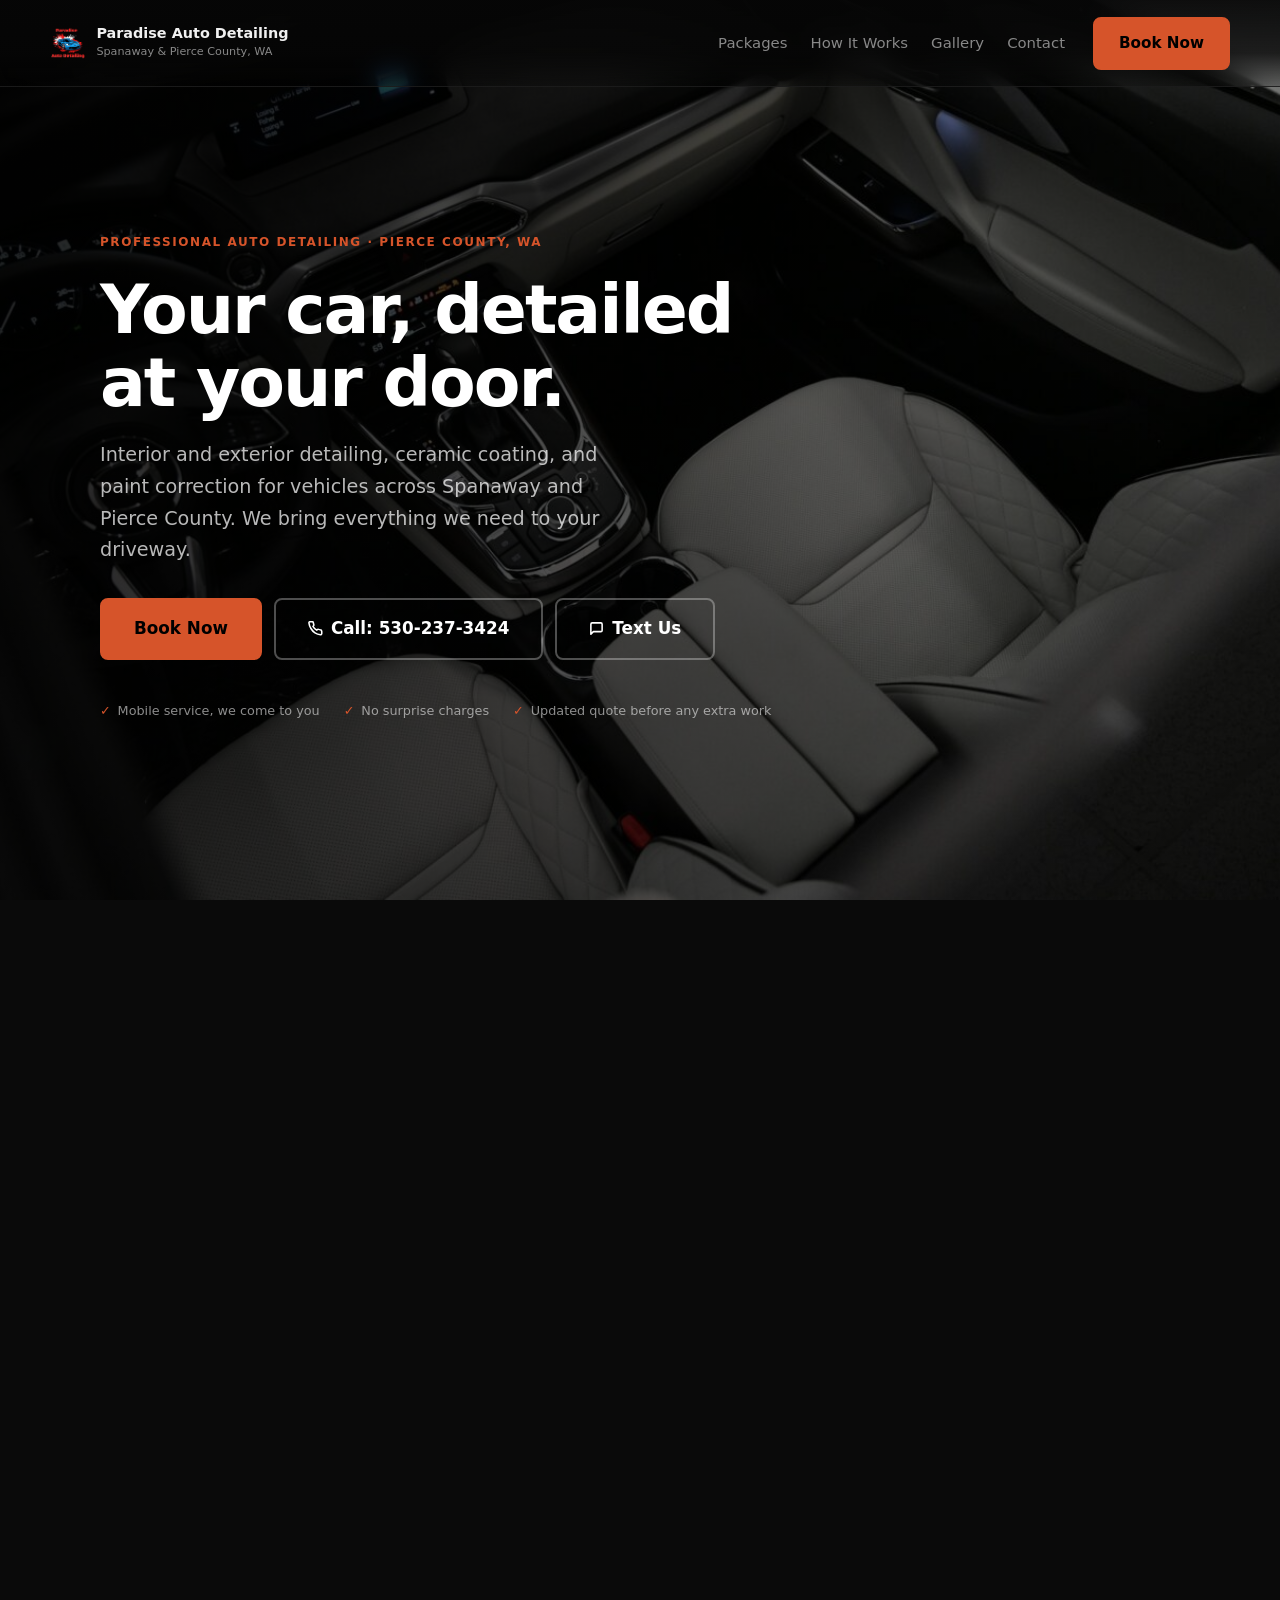
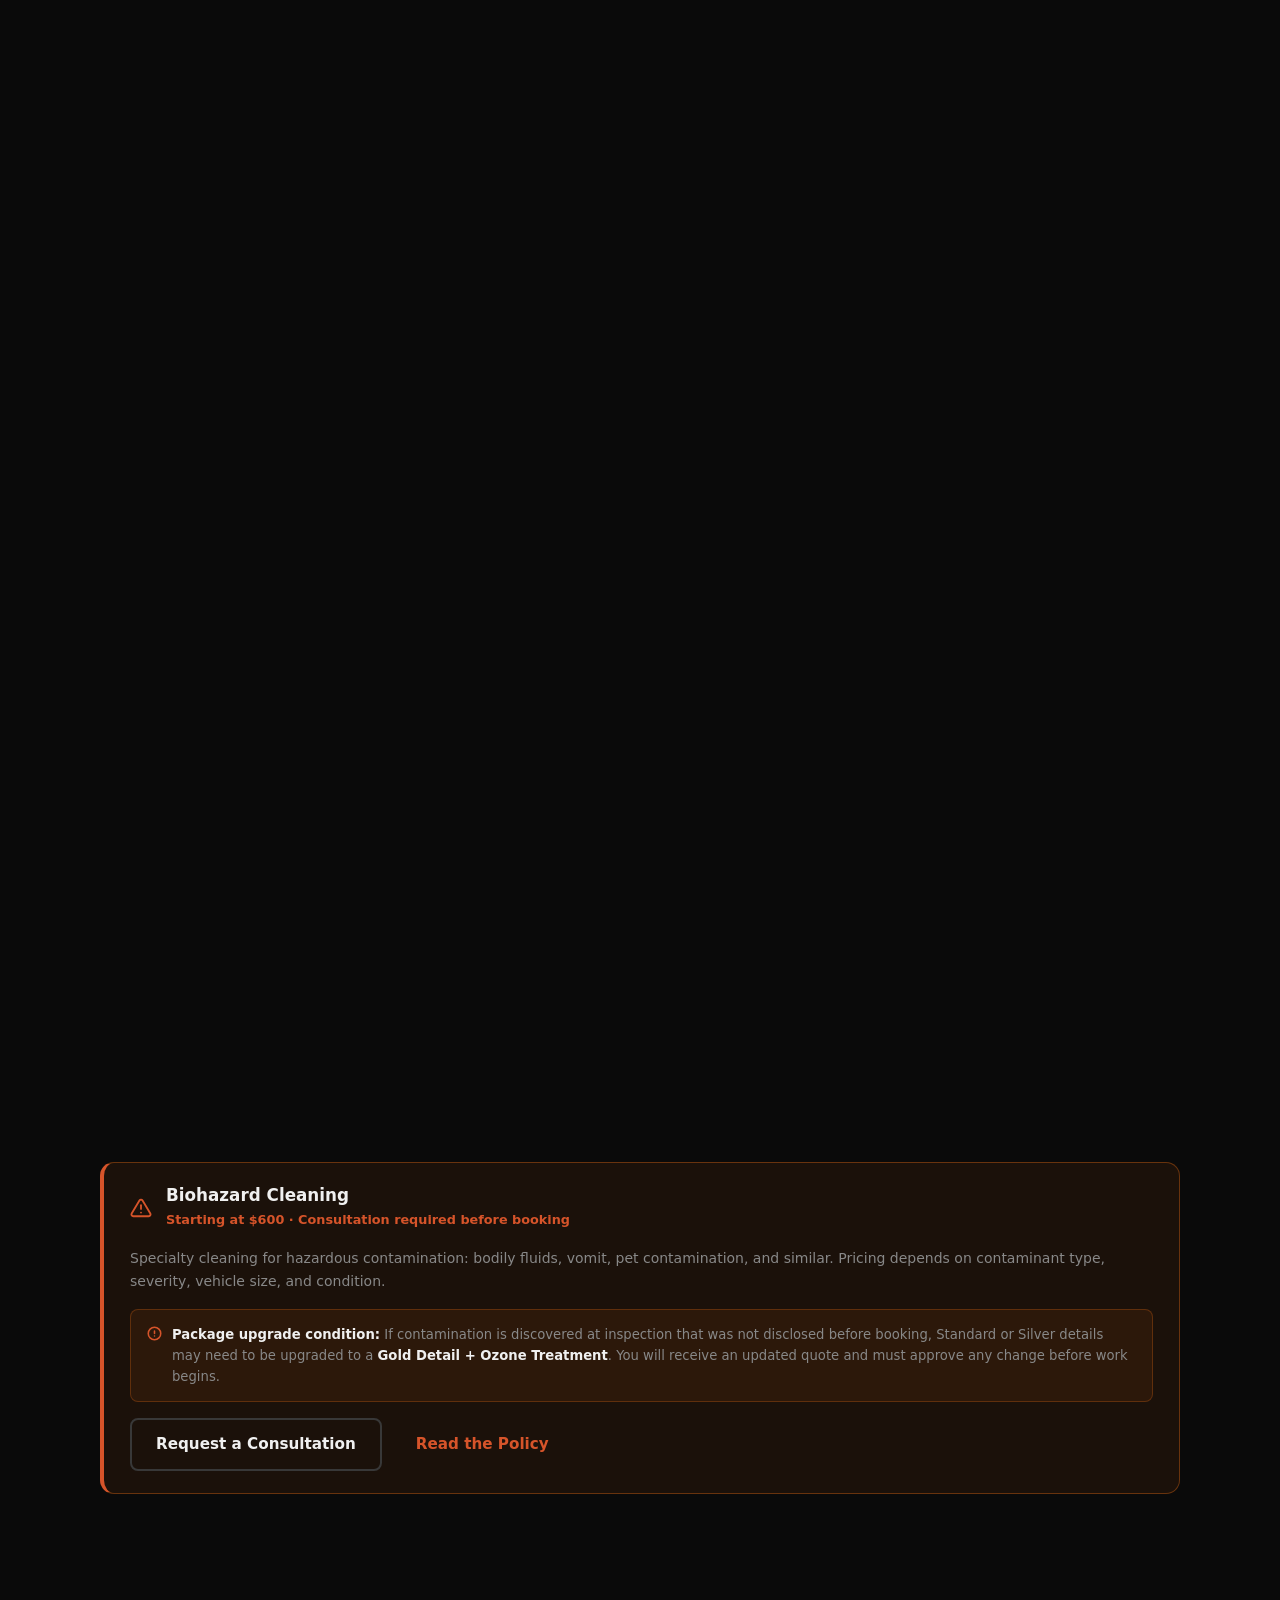
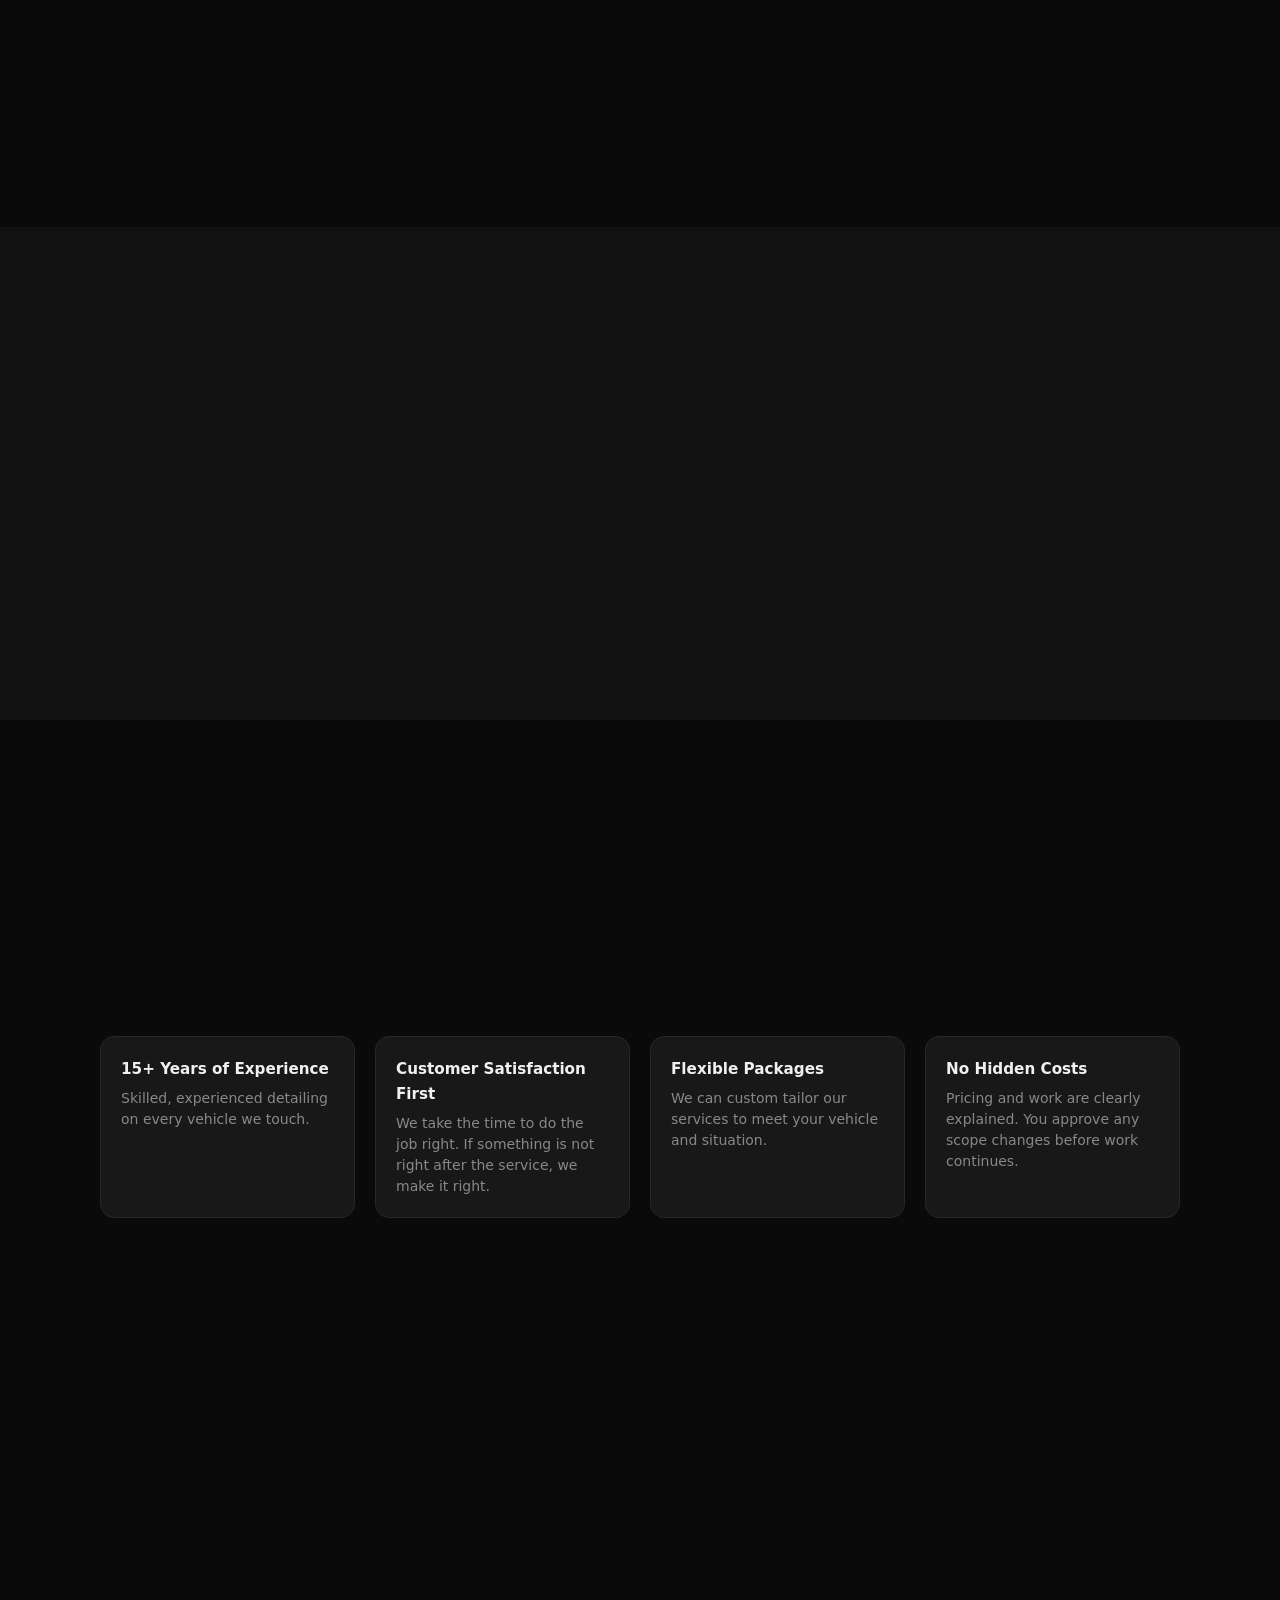
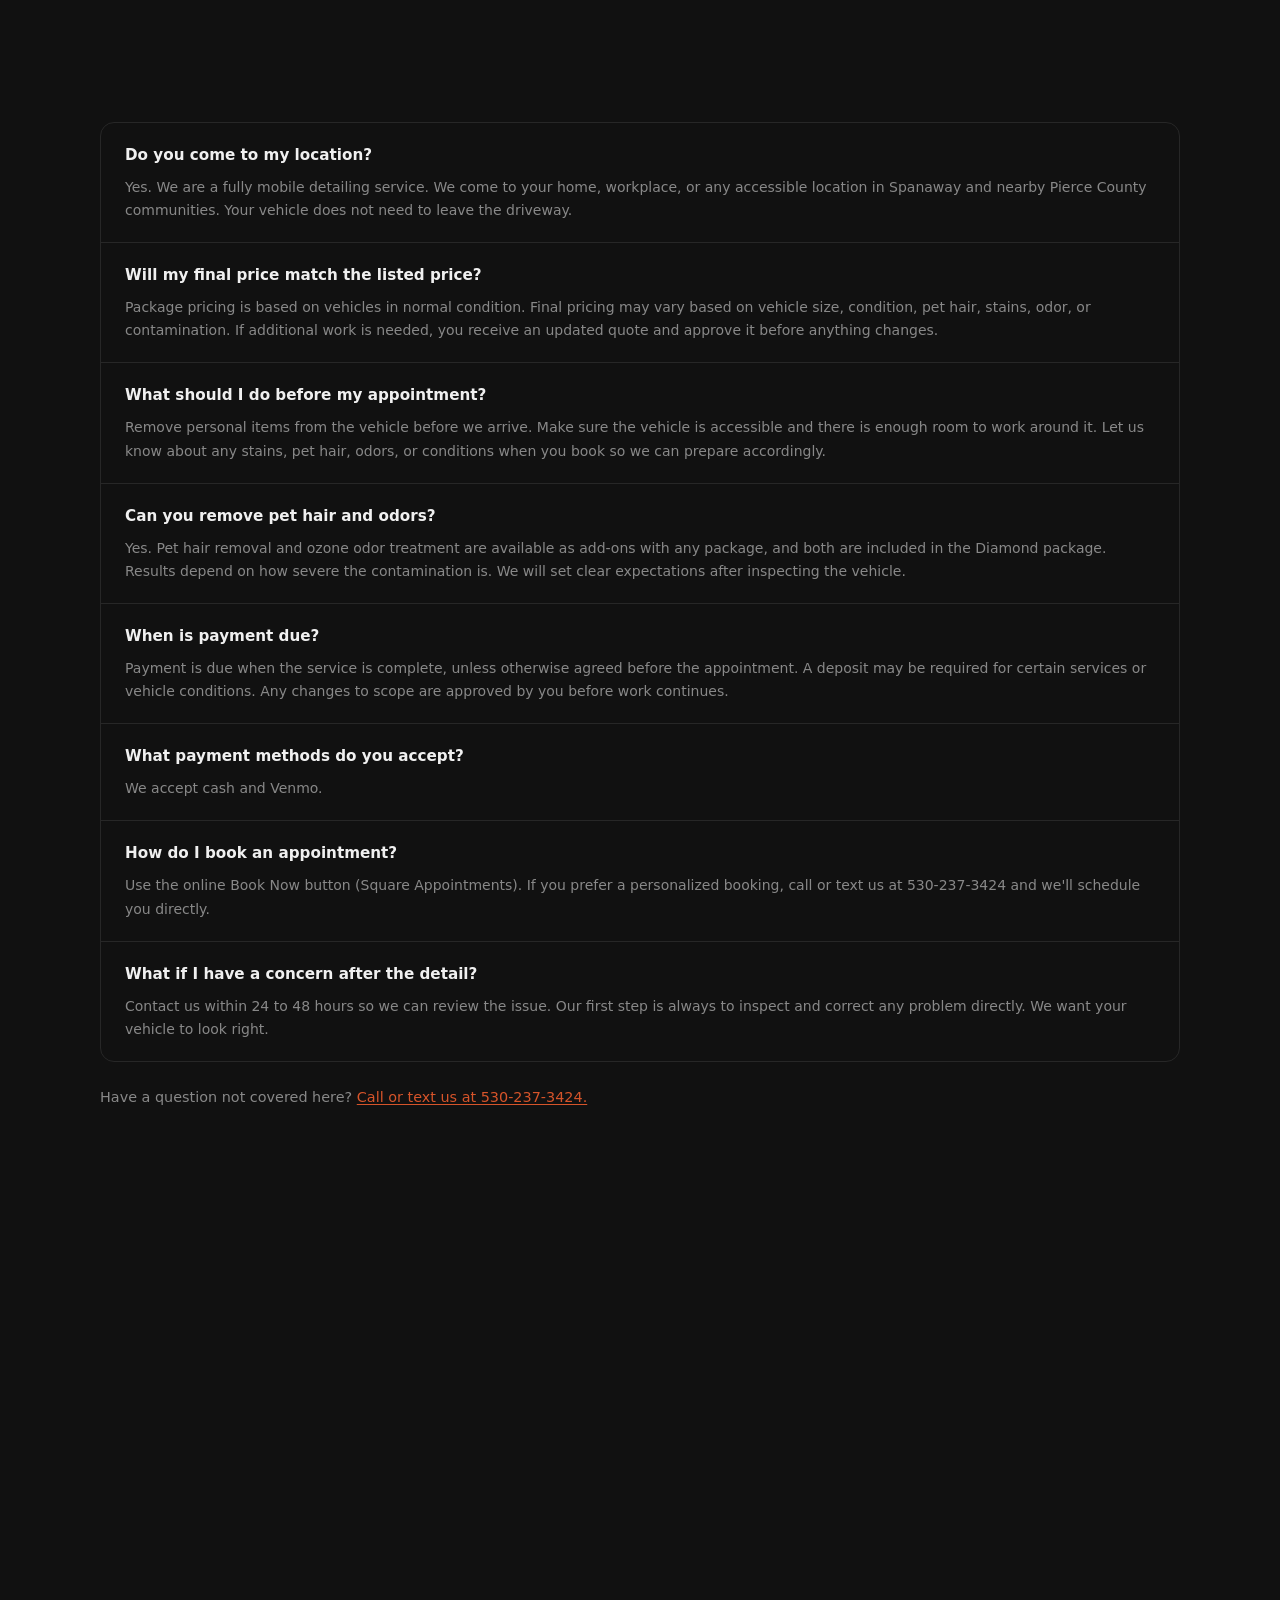
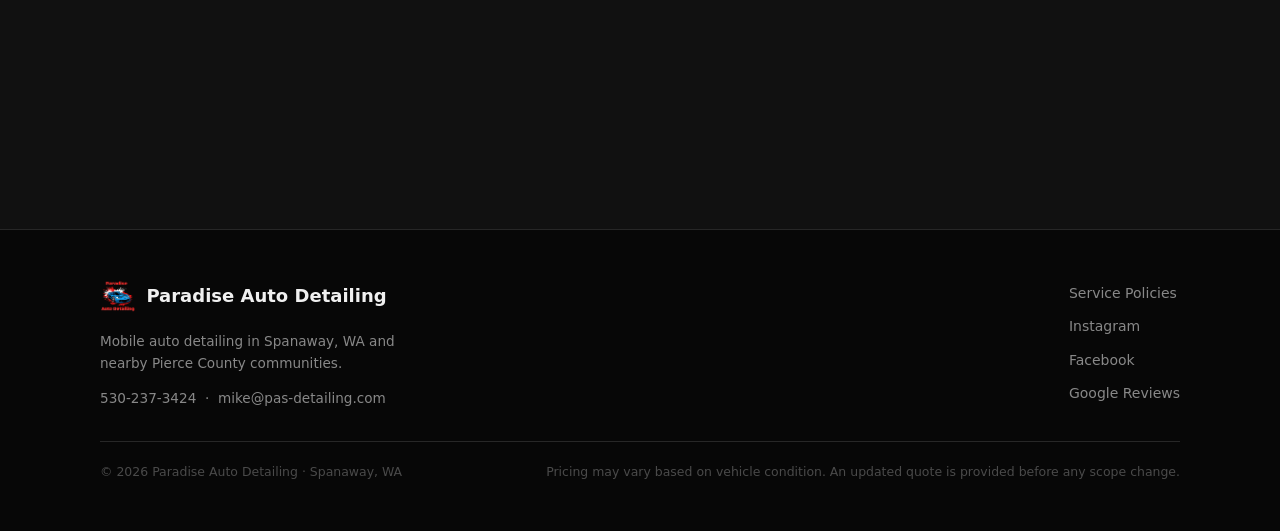
==== commit 014b1cb5: "Update gallery heading" ====
--- a/index.html
+++ b/index.html
@@ -469,7 +469,7 @@
 <section class="section" id="gallery">
   <div class="wrap">
     <header class="section__head section__head--row">
-      <h2>Our Work</h2>
+      <h2>Our Work (2026 Q1-Q2)</h2>
       <a class="btn btn--ghost" href="https://www.instagram.com/_paradiseautodetailing/" target="_blank" rel="noopener noreferrer">Follow on Instagram &uarr;</a>
     </header>
     <div class="gallery" data-gallery data-mode="comparison">
--- a/assets/css/styles.css
+++ b/assets/css/styles.css
@@ -5,7 +5,7 @@
 
 /* --- Reset -------------------------------------------------- */
 *, *::before, *::after { box-sizing: border-box; margin: 0; padding: 0; }
-html { scroll-behavior: smooth; scroll-padding-top: 4.5rem; -webkit-text-size-adjust: 100%; }
+html { scroll-behavior: smooth; scroll-padding-top: 6rem; -webkit-text-size-adjust: 100%; }
 body {
   background: #0a0a0a;
   color: #f0f0f0;
@@ -18,12 +18,12 @@
 img, video { display: block; max-width: 100%; }
 a { color: inherit; text-decoration: none; }
 ul, ol { list-style: none; }
-button { font: inherit; cursor: pointer; border: none; background: none; }
+button { font: inherit; color: inherit; cursor: pointer; border: none; background: none; }
 
 /* --- Tokens ------------------------------------------------- */
 :root {
-  --orange:        #f97316;
-  --orange-dark:   #ea6c0a;
+  --orange:        #d6542a;
+  --orange-dark:   #b8441f;
   --bg:            #0a0a0a;
   --raised:        #111111;
   --card:          #181818;
@@ -147,19 +147,27 @@
 
 /* --- Header ------------------------------------------------- */
 .header {
-  position: sticky;
+  position: fixed;
   top: 0;
-  gap: 0.85rem;
-  background: rgba(10,10,10,0.93);
+  left: 0;
+  right: 0;
+  z-index: 200;
+  background: linear-gradient(180deg, rgba(6,6,6,0.92) 0%, rgba(6,6,6,0.78) 62%, rgba(6,6,6,0.18) 100%);
   backdrop-filter: blur(12px);
   -webkit-backdrop-filter: blur(12px);
-  border-bottom: 1px solid var(--border);
-}
-  gap: 0.85rem;
-  padding: clamp(0.9rem, 1.8vw, 1.05rem);
-  align-items: center;
-  gap: 1rem;
-  padding-block: 0.85rem;
+  border-bottom: 1px solid rgba(255,255,255,0.08);
+}
+
+.header .wrap {
+  width: min(94%, 1180px);
+}
+
+.header__inner {
+  display: flex;
+  align-items: center;
+  gap: clamp(0.9rem, 1.8vw, 1.35rem);
+  padding-block: 0.9rem;
+  min-height: 5.4rem;
   flex-wrap: nowrap;
 }
 
@@ -186,12 +194,13 @@
 .nav {
   display: none;
   align-items: center;
-  gap: 1.5rem;
+  gap: clamp(1.2rem, 1.8vw, 1.8rem);
   margin-left: auto;
 }
 @media (min-width: 768px) { .nav { display: flex; } }
 .nav a {
-  font-size: 0.875rem;
+  font-size: 0.93rem;
+  line-height: 1;
   color: var(--text-muted);
   transition: color 0.15s;
 }
@@ -203,7 +212,12 @@
   flex-shrink: 0;
   white-space: nowrap;
 }
-@media (min-width: 768px) { .header__cta { display: inline-flex; margin-left: 0; } }
+@media (min-width: 768px) {
+  .header__cta {
+    display: inline-flex;
+    margin-left: 0.4rem;
+  }
+}
 
 /* Hamburger */
 .hamburger {
@@ -290,7 +304,8 @@
 .hero__content {
   position: relative;
   z-index: 2;
-  padding-block: clamp(5rem, 12vh, 8rem);
+  padding-top: clamp(8.5rem, 18vh, 11rem);
+  padding-bottom: clamp(5rem, 12vh, 8rem);
 }
 .hero__content .eyebrow { margin-bottom: 1.25rem; }
 .hero h1 {
--- a/assets/css/styles.css
+++ b/assets/css/styles.css
@@ -5,7 +5,7 @@
 
 /* --- Reset -------------------------------------------------- */
 *, *::before, *::after { box-sizing: border-box; margin: 0; padding: 0; }
-html { scroll-behavior: smooth; scroll-padding-top: 4.5rem; -webkit-text-size-adjust: 100%; }
+html { scroll-behavior: smooth; scroll-padding-top: 6rem; -webkit-text-size-adjust: 100%; }
 body {
   background: #0a0a0a;
   color: #f0f0f0;
@@ -18,12 +18,12 @@
 img, video { display: block; max-width: 100%; }
 a { color: inherit; text-decoration: none; }
 ul, ol { list-style: none; }
-button { font: inherit; cursor: pointer; border: none; background: none; }
+button { font: inherit; color: inherit; cursor: pointer; border: none; background: none; }
 
 /* --- Tokens ------------------------------------------------- */
 :root {
-  --orange:        #f97316;
-  --orange-dark:   #ea6c0a;
+  --orange:        #d6542a;
+  --orange-dark:   #b8441f;
   --bg:            #0a0a0a;
   --raised:        #111111;
   --card:          #181818;
@@ -147,19 +147,27 @@
 
 /* --- Header ------------------------------------------------- */
 .header {
-  position: sticky;
+  position: fixed;
   top: 0;
-  gap: 0.85rem;
-  background: rgba(10,10,10,0.93);
+  left: 0;
+  right: 0;
+  z-index: 200;
+  background: linear-gradient(180deg, rgba(6,6,6,0.92) 0%, rgba(6,6,6,0.78) 62%, rgba(6,6,6,0.18) 100%);
   backdrop-filter: blur(12px);
   -webkit-backdrop-filter: blur(12px);
-  border-bottom: 1px solid var(--border);
-}
-  gap: 0.85rem;
-  padding: clamp(0.9rem, 1.8vw, 1.05rem);
-  align-items: center;
-  gap: 1rem;
-  padding-block: 0.85rem;
+  border-bottom: 1px solid rgba(255,255,255,0.08);
+}
+
+.header .wrap {
+  width: min(94%, 1180px);
+}
+
+.header__inner {
+  display: flex;
+  align-items: center;
+  gap: clamp(0.9rem, 1.8vw, 1.35rem);
+  padding-block: 0.9rem;
+  min-height: 5.4rem;
   flex-wrap: nowrap;
 }
 
@@ -186,12 +194,13 @@
 .nav {
   display: none;
   align-items: center;
-  gap: 1.5rem;
+  gap: clamp(1.2rem, 1.8vw, 1.8rem);
   margin-left: auto;
 }
 @media (min-width: 768px) { .nav { display: flex; } }
 .nav a {
-  font-size: 0.875rem;
+  font-size: 0.93rem;
+  line-height: 1;
   color: var(--text-muted);
   transition: color 0.15s;
 }
@@ -203,7 +212,12 @@
   flex-shrink: 0;
   white-space: nowrap;
 }
-@media (min-width: 768px) { .header__cta { display: inline-flex; margin-left: 0; } }
+@media (min-width: 768px) {
+  .header__cta {
+    display: inline-flex;
+    margin-left: 0.4rem;
+  }
+}
 
 /* Hamburger */
 .hamburger {
@@ -290,7 +304,8 @@
 .hero__content {
   position: relative;
   z-index: 2;
-  padding-block: clamp(5rem, 12vh, 8rem);
+  padding-top: clamp(8.5rem, 18vh, 11rem);
+  padding-bottom: clamp(5rem, 12vh, 8rem);
 }
 .hero__content .eyebrow { margin-bottom: 1.25rem; }
 .hero h1 {
